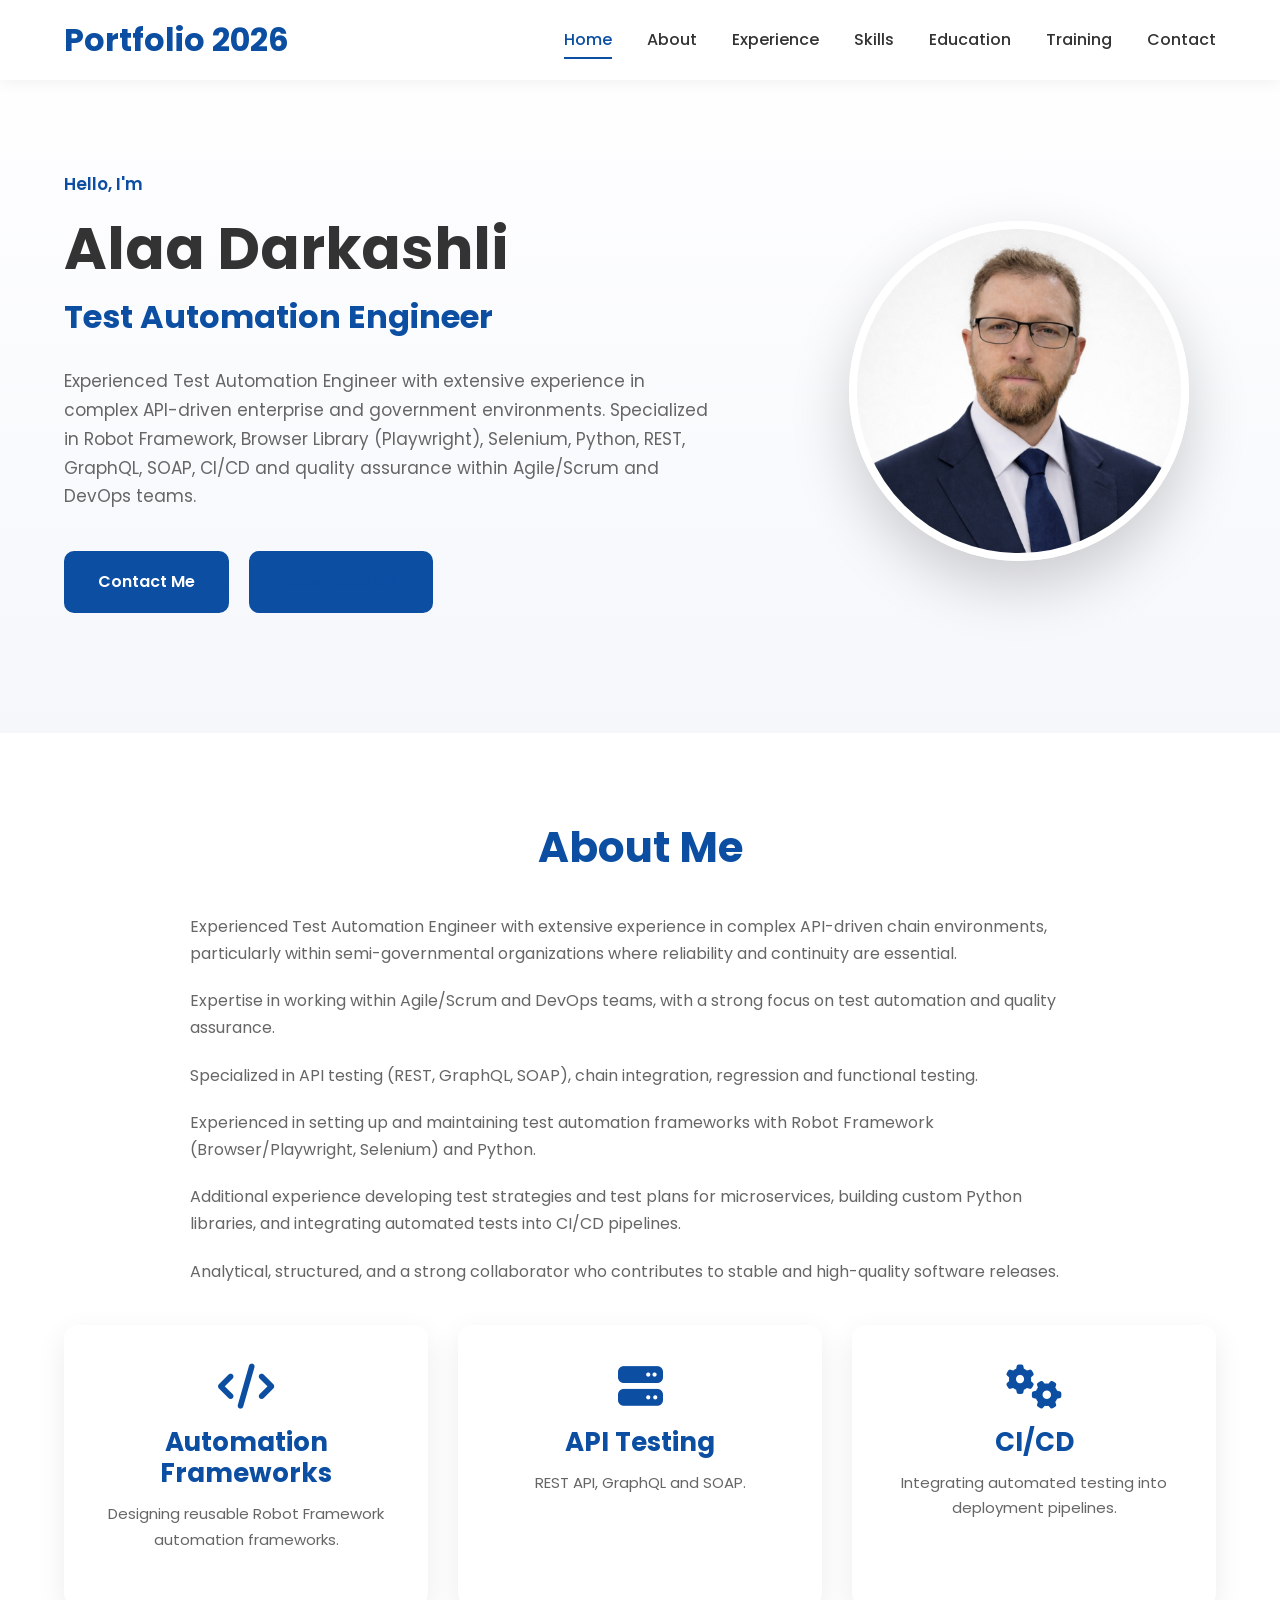
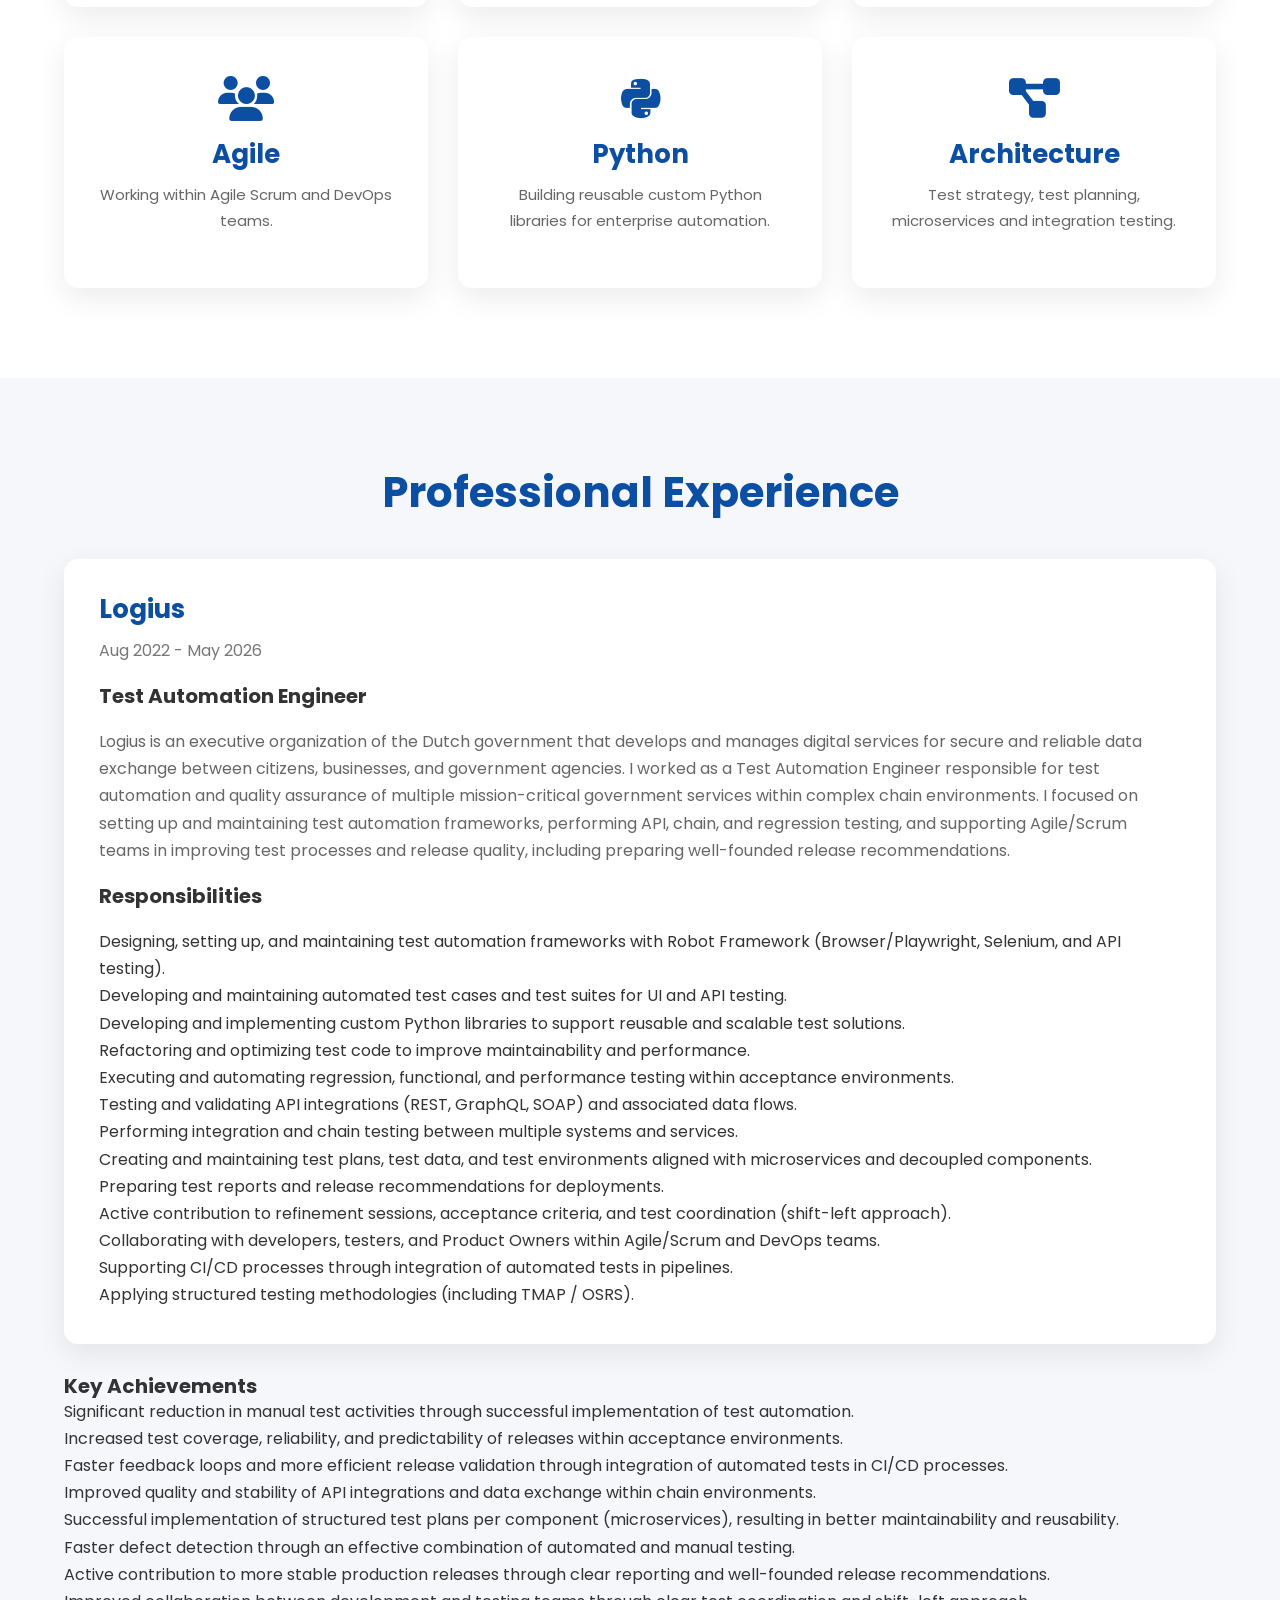
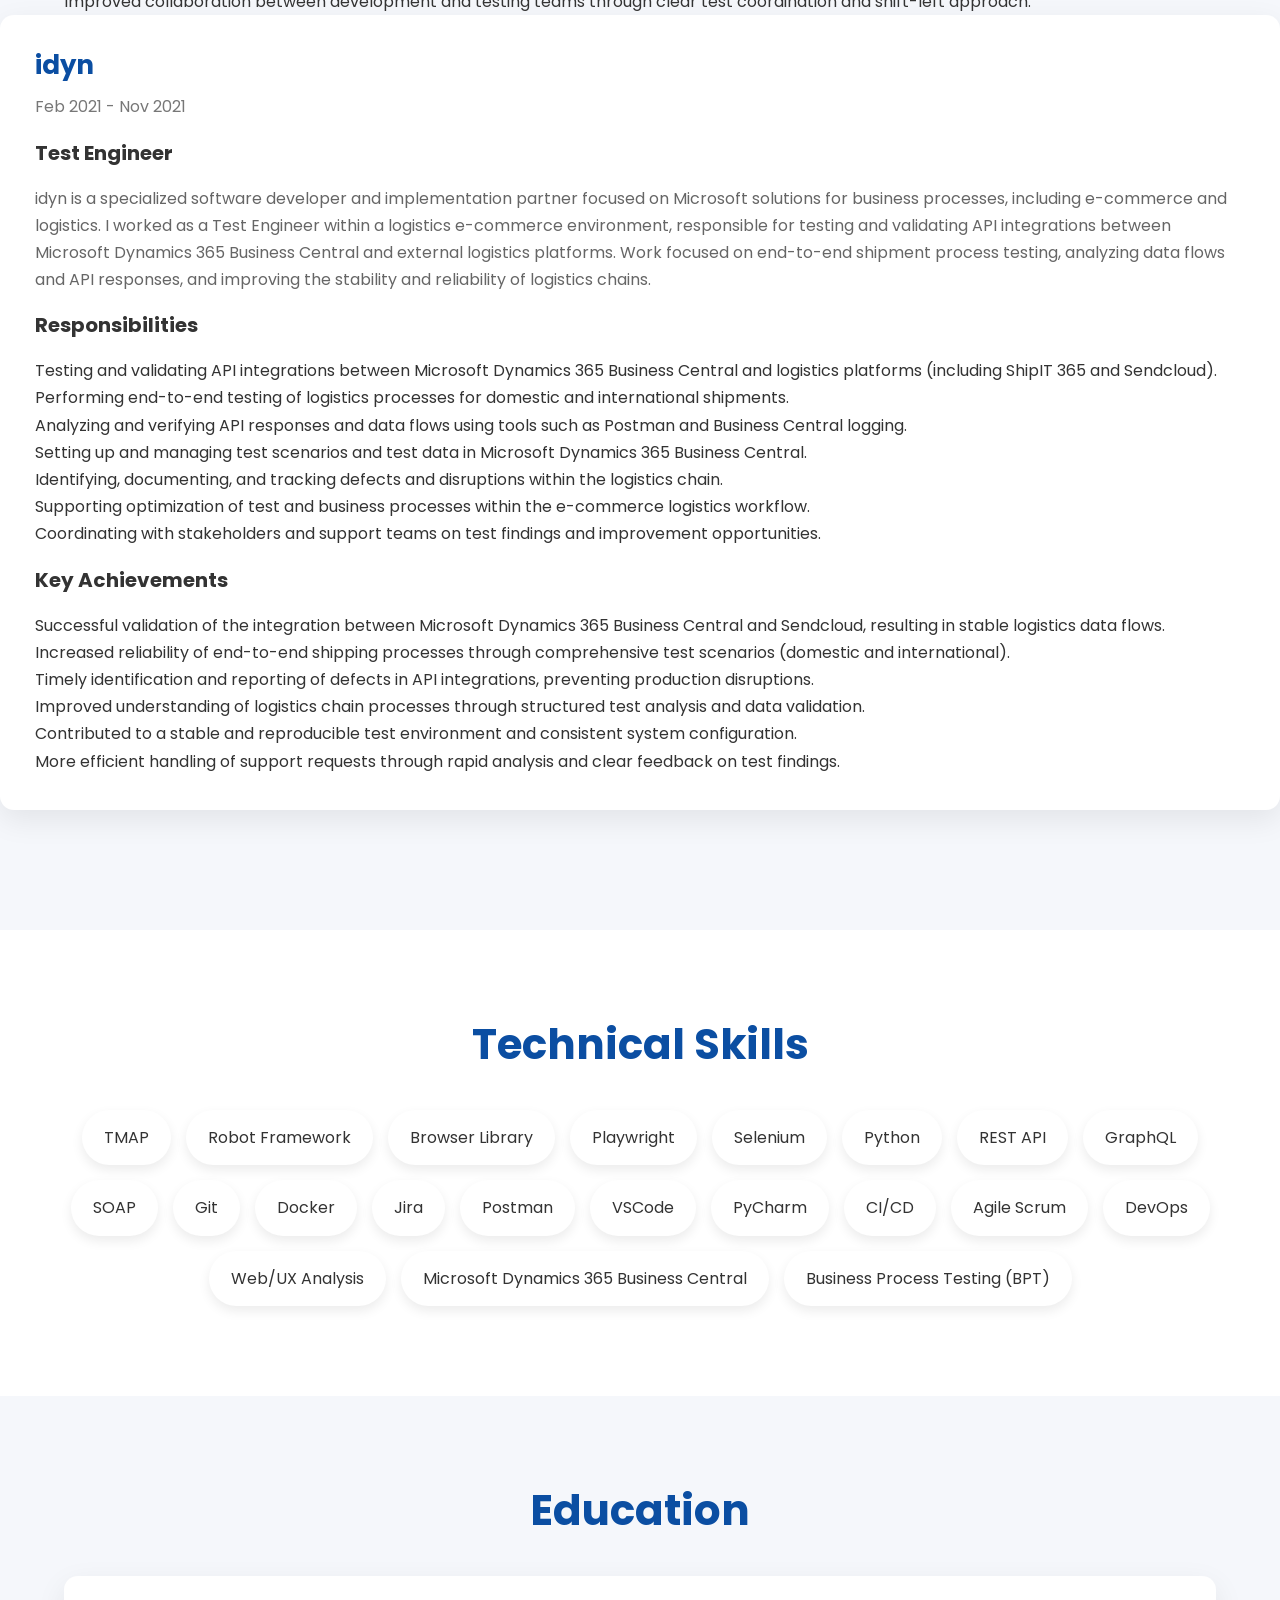
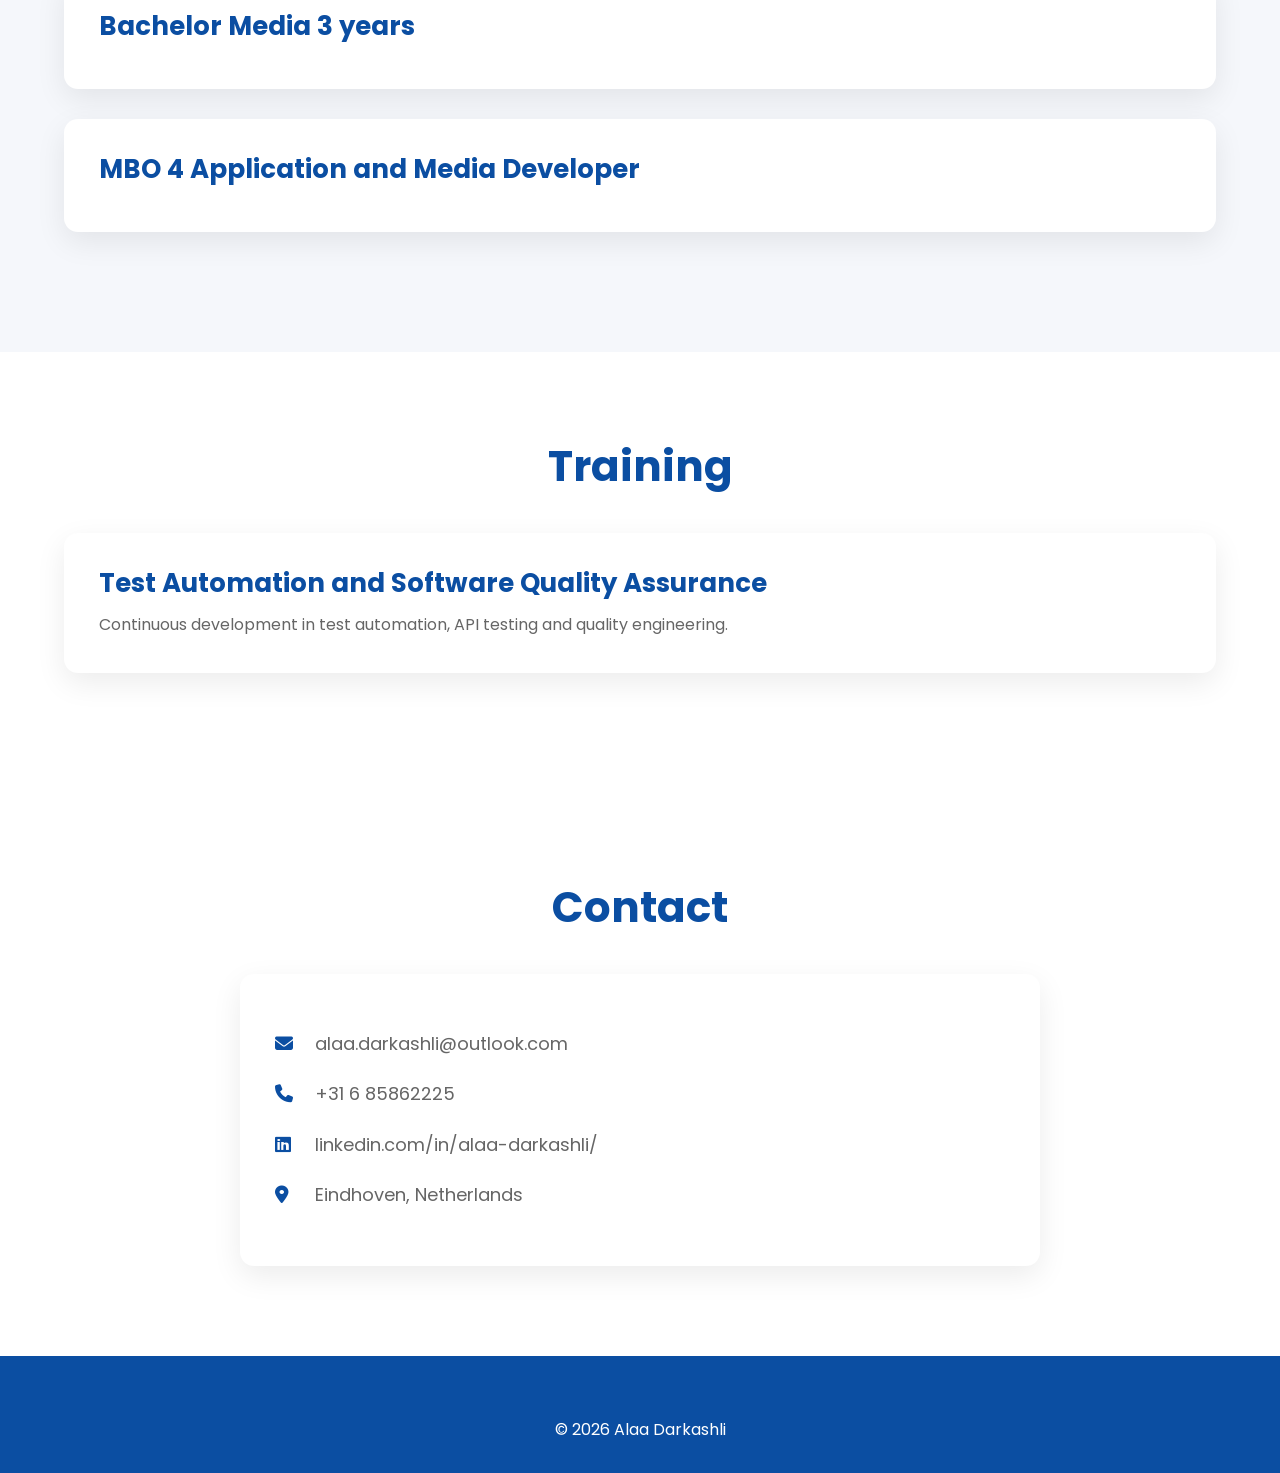
==== index.html @ 2143f689 "Add LinkedIn contact link Co-authored-by: Copilot App <223556219+Copilot@users.noreply.github.com>" ====
<!DOCTYPE html>
<html lang="en">

<head>
	<meta charset="UTF-8">
	<meta name="viewport" content="width=device-width, initial-scale=1.0">
	<title>Alaa Darkashli | Test Automation Engineer | Acceptance Tester</title>
	<meta name="description" content="Portfolio of Alaa Darkashli, Test Automation Engineer specialized in Robot Framework, Browser Library, Playwright, REST API, GraphQL, SOAP and Python.">

	<link rel="preconnect" href="https://fonts.googleapis.com">
	<link rel="preconnect" href="https://fonts.gstatic.com" crossorigin>
	<link href="https://fonts.googleapis.com/css2?family=Poppins:wght@300;400;500;600;700&display=swap" rel="stylesheet">
	<link rel="stylesheet" href="https://cdnjs.cloudflare.com/ajax/libs/font-awesome/6.7.2/css/all.min.css">
	<link rel="stylesheet" href="css/style.css">
</head>

<body>
	<header>
		<div class="container">
			<nav>
				<h2 class="logo">Portfolio 2026</h2>
				<ul>
					<li><a href="#home">Home</a></li>
					<li><a href="#about">About</a></li>
					<li><a href="#experience">Experience</a></li>
					<li><a href="#skills">Skills</a></li>
					<li><a href="#education">Education</a></li>
					<li><a href="#training">Training</a></li>
					<li><a href="#contact">Contact</a></li>
				</ul>
			</nav>
		</div>
	</header>

	<section class="hero" id="home">
		<div class="container hero-content">
			<div class="hero-text">
				<p class="welcome">Hello, I'm</p>
				<h1>Alaa Darkashli</h1>
				<h2>Test Automation Engineer</h2>
				<p>
					Experienced Test Automation Engineer with extensive experience
					in complex API-driven enterprise and government environments.
					Specialized in Robot Framework, Browser Library (Playwright),
					Selenium, Python, REST, GraphQL, SOAP, CI/CD and quality
					assurance within Agile/Scrum and DevOps teams.
				</p>
				<div class="hero-buttons">
					<a href="#contact" class="btn">Contact Me</a>
					<a href="Alaa_Darkashli_CV.pdf" class="btn btn-outline" target="_blank" rel="noopener">
						Download CV
					</a>
				</div>
			</div>

			<div class="hero-image">
				<img src="img/profile_business.jpg" alt="Portrait of Alaa Darkashli" loading="lazy">
			</div>
		</div>
	</section>

	<section id="about">
		<div class="container">
			<h2 class="section-title">About Me</h2>
			<p>
				Experienced Test Automation Engineer with extensive experience in complex API-driven chain environments, particularly within semi-governmental organizations where reliability and continuity are essential.
			</p>
			<p>
				Expertise in working within Agile/Scrum and DevOps teams, with a strong focus on test automation and quality assurance.
			</p>
			<p>
				Specialized in API testing (REST, GraphQL, SOAP), chain integration, regression and functional testing.
			</p>
			<p>
				Experienced in setting up and maintaining test automation frameworks with Robot Framework (Browser/Playwright, Selenium) and Python.
			</p>
			<p>
				Additional experience developing test strategies and test plans for microservices, building custom Python libraries, and integrating automated tests into CI/CD pipelines.
			</p>
			<p>
				Analytical, structured, and a strong collaborator who contributes to stable and high-quality software releases.
			</p>

			<div class="about-grid">
				<div class="about-card">
					<i class="fa-solid fa-code" aria-hidden="true"></i>
					<h3>Automation Frameworks</h3>
					<p>Designing reusable Robot Framework automation frameworks.</p>
				</div>

				<div class="about-card">
					<i class="fa-solid fa-server" aria-hidden="true"></i>
					<h3>API Testing</h3>
					<p>REST API, GraphQL and SOAP.</p>
				</div>

				<div class="about-card">
					<i class="fa-solid fa-gears" aria-hidden="true"></i>
					<h3>CI/CD</h3>
					<p>Integrating automated testing into deployment pipelines.</p>
				</div>

				<div class="about-card">
					<i class="fa-solid fa-users" aria-hidden="true"></i>
					<h3>Agile</h3>
					<p>Working within Agile Scrum and DevOps teams.</p>
				</div>

				<div class="about-card">
					<i class="fa-brands fa-python" aria-hidden="true"></i>
					<h3>Python</h3>
					<p>Building reusable custom Python libraries for enterprise automation.</p>
				</div>

				<div class="about-card">
					<i class="fa-solid fa-diagram-project" aria-hidden="true"></i>
					<h3>Architecture</h3>
					<p>Test strategy, test planning, microservices and integration testing.</p>
				</div>
			</div>
		</div>
	</section>

	<section id="experience">
		<div class="container">
			<h2 class="section-title">Professional Experience</h2>

			<div class="card">
				<h3>Logius</h3>
				<span>Aug 2022 - May 2026</span>
				<h4>Test Automation Engineer</h4>
				<p>
				Logius is an executive organization of the Dutch government that develops and manages digital services for secure and reliable data exchange between citizens, businesses, and government agencies. I worked as a Test Automation Engineer responsible for test automation and quality assurance of multiple mission-critical government services within complex chain environments. I focused on setting up and maintaining test automation frameworks, performing API, chain, and regression testing, and supporting Agile/Scrum teams in improving test processes and release quality, including preparing well-founded release recommendations.
			</p>
                <h4>Responsibilities</h4>
                    <ul>
                        <li>Designing, setting up, and maintaining test automation frameworks with Robot Framework (Browser/Playwright, Selenium, and API testing).</li>
                        <li>Developing and maintaining automated test cases and test suites for UI and API testing.</li>
                        <li>Developing and implementing custom Python libraries to support reusable and scalable test solutions.</li>
                        <li>Refactoring and optimizing test code to improve maintainability and performance.</li>
                        <li>Executing and automating regression, functional, and performance testing within acceptance environments.</li>
                        <li>Testing and validating API integrations (REST, GraphQL, SOAP) and associated data flows.</li>
                        <li>Performing integration and chain testing between multiple systems and services.</li>
                        <li>Creating and maintaining test plans, test data, and test environments aligned with microservices and decoupled components.</li>
                        <li>Preparing test reports and release recommendations for deployments.</li>
                        <li>Active contribution to refinement sessions, acceptance criteria, and test coordination (shift-left approach).</li>
                        <li>Collaborating with developers, testers, and Product Owners within Agile/Scrum and DevOps teams.</li>
                        <li>Supporting CI/CD processes through integration of automated tests in pipelines.</li>
                        <li>Applying structured testing methodologies (including TMAP / OSRS).</li>
                    </ul>
                </div>
                <div>
                    <h4>Key Achievements</h4>
                        <ul>
                            <li>Significant reduction in manual test activities through successful implementation of test automation.</li>
                            <li>Increased test coverage, reliability, and predictability of releases within acceptance environments.</li>
                            <li>Faster feedback loops and more efficient release validation through integration of automated tests in CI/CD processes.</li>
                            <li>Improved quality and stability of API integrations and data exchange within chain environments.</li>
                            <li>Successful implementation of structured test plans per component (microservices), resulting in better maintainability and reusability.</li>
                            <li>Faster defect detection through an effective combination of automated and manual testing.</li>
                            <li>Active contribution to more stable production releases through clear reporting and well-founded release recommendations.</li>
                            <li>Improved collaboration between development and testing teams through clear test coordination and shift-left approach.</li>
                        </ul>
                </div>
			</div>

			<div class="card">
				<h3>idyn</h3>
				<span>Feb 2021 - Nov 2021</span>
				<h4>Test Engineer</h4>
				<p>
					idyn is a specialized software developer and implementation partner focused on Microsoft solutions for business processes, including e-commerce and logistics. I worked as a Test Engineer within a logistics e-commerce environment, responsible for testing and validating API integrations between Microsoft Dynamics 365 Business Central and external logistics platforms. Work focused on end-to-end shipment process testing, analyzing data flows and API responses, and improving the stability and reliability of logistics chains.
				</p>
                <h4>Responsibilities</h4>
                <ul>
                    <li>Testing and validating API integrations between Microsoft Dynamics 365 Business Central and logistics platforms (including ShipIT 365 and Sendcloud).</li>
                    <li>Performing end-to-end testing of logistics processes for domestic and international shipments.</li>
                    <li>Analyzing and verifying API responses and data flows using tools such as Postman and Business Central logging.</li>
                    <li>Setting up and managing test scenarios and test data in Microsoft Dynamics 365 Business Central.</li>
                    <li>Identifying, documenting, and tracking defects and disruptions within the logistics chain.</li>
                    <li>Supporting optimization of test and business processes within the e-commerce logistics workflow.</li>
                    <li>Coordinating with stakeholders and support teams on test findings and improvement opportunities.</li>
                </ul>
                <h4>Key Achievements</h4>
                <ul>
                    <li>Successful validation of the integration between Microsoft Dynamics 365 Business Central and Sendcloud, resulting in stable logistics data flows.</li>
                    <li>Increased reliability of end-to-end shipping processes through comprehensive test scenarios (domestic and international).</li>
                    <li>Timely identification and reporting of defects in API integrations, preventing production disruptions.</li>
                    <li>Improved understanding of logistics chain processes through structured test analysis and data validation.</li>
                    <li>Contributed to a stable and reproducible test environment and consistent system configuration.</li>
                    <li>More efficient handling of support requests through rapid analysis and clear feedback on test findings.</li>
                </ul>
			</div>
		</div>
	</section>

	<section id="skills">
		<div class="container">
			<h2 class="section-title">Technical Skills</h2>
			<div class="skills">
                <span>TMAP</span>
				<span>Robot Framework</span>
				<span>Browser Library</span>
				<span>Playwright</span>
				<span>Selenium</span>
				<span>Python</span>
				<span>REST API</span>
				<span>GraphQL</span>
				<span>SOAP</span>
				<span>Git</span>
				<span>Docker</span>
				<span>Jira</span>
				<span>Postman</span>
                <span>VSCode</span>
                <span>PyCharm</span>
				<span>CI/CD</span>
				<span>Agile Scrum</span>
				<span>DevOps</span>
                <span>Web/UX Analysis</span>
                <span>Microsoft Dynamics 365 Business Central</span>
                <span>Business Process Testing (BPT)</span>
			</div>
		</div>
	</section>

	<section id="education">
		<div class="container">
			<h2 class="section-title">Education</h2>

			<div class="card">
				<h3>Bachelor Media 3 years</h3>
			</div>

			<div class="card">
				<h3>MBO 4 Application and Media Developer</h3>
			</div>
		</div>
	</section>

	<section id="training">
		<div class="container">
			<h2 class="section-title">Training</h2>

			<div class="card">
				<h3>Test Automation and Software Quality Assurance</h3>
				<p>Continuous development in test automation, API testing and quality engineering.</p>
			</div>
		</div>
	</section>

	<section id="contact">
		<div class="container">
			<h2 class="section-title">Contact</h2>
			<div class="contact">
				<p>
					<i class="fa-solid fa-envelope" aria-hidden="true"></i>
					<a href="mailto:alaa.darkashli@outlook.com">alaa.darkashli@outlook.com</a>
				</p>
				<p>
					<i class="fa-solid fa-phone" aria-hidden="true"></i>
					<a href="tel:+31685862225">+31 6 85862225</a>
				</p>
				<p>
					<i class="fa-brands fa-linkedin" aria-hidden="true"></i>
					<a href="https://www.linkedin.com/in/alaa-darkashli/?lipi=urn%3Ali%3Apage%3Ad_flagship3_profile_view_base_contact_details%3Bxp4y0swoQ8WKSdu1Gyx2Og%3D%3D" target="_blank" rel="noopener">linkedin.com/in/alaa-darkashli/</a>
				</p>
				<p>
					<i class="fa-solid fa-location-dot" aria-hidden="true"></i>
					Eindhoven, Netherlands
				</p>
			</div>
		</div>
	</section>

	<footer>
		<p>&copy; 2026 Alaa Darkashli</p>
	</footer>

	<script src="js/script.js"></script>
</body>

</html>
---- css/style.css ----
/* Reset and variables */
*,
*::before,
*::after {
	margin: 0;
	padding: 0;
	box-sizing: border-box;
}

:root {
	--primary: #0b4ea2;
	--primary-dark: #083a7a;
	--background: #f5f7fb;
	--card: #ffffff;
	--text: #333333;
	--text-light: #666666;
	--shadow: 0 10px 30px rgba(0, 0, 0, 0.08);
	--shadow-hover: 0 20px 40px rgba(0, 0, 0, 0.15);
	--radius: 14px;
	--transition: 0.35s ease;
}

html {
	scroll-behavior: smooth;
}

body {
	overflow-x: hidden;
	background: var(--background);
	color: var(--text);
	font-family: 'Poppins', sans-serif;
	line-height: 1.7;
}

img {
	display: block;
	max-width: 100%;
}

ul {
	list-style: none;
}

a {
	color: inherit;
	text-decoration: none;
}

button {
	border: none;
	cursor: pointer;
	font-family: inherit;
}

section {
	padding: 90px 0;
}

.container {
	width: 90%;
	max-width: 1200px;
	margin: auto;
}

h1,
h2,
h3,
h4 {
	line-height: 1.2;
}

h1 {
	font-size: 58px;
}

h2 {
	font-size: 42px;
}

h3 {
	font-size: 26px;
}

h4 {
	font-size: 20px;
}

p {
	color: var(--text-light);
}

.section-title {
	margin-bottom: 40px;
	color: var(--primary);
	font-size: 42px;
	text-align: center;
}

/* Header */
header {
	position: fixed;
	top: 0;
	left: 0;
	width: 100%;
	background: white;
	box-shadow: 0 3px 15px rgba(0, 0, 0, 0.05);
	transition: var(--transition);
	z-index: 9999;
}

header.sticky {
	box-shadow: var(--shadow);
}

nav {
	display: flex;
	align-items: center;
	justify-content: space-between;
	height: 80px;
}

.logo {
	color: var(--primary);
	font-size: 32px;
	font-weight: 700;
}

nav ul {
	display: flex;
	align-items: center;
	gap: 35px;
}

nav ul li a {
	position: relative;
	font-weight: 500;
	transition: var(--transition);
}

nav ul li a:hover,
nav ul li a.active {
	color: var(--primary);
}

nav ul li a::after {
	position: absolute;
	right: 0;
	bottom: -8px;
	left: 0;
	width: 0;
	height: 2px;
	background: var(--primary);
	content: '';
	transition: var(--transition);
}

nav ul li a:hover::after,
nav ul li a.active::after {
	width: 100%;
}

/* Hero */
.hero {
	padding-top: 170px;
	padding-bottom: 120px;
	background: linear-gradient(180deg, #ffffff 0%, var(--background) 100%);
}

.hero-content {
	display: grid;
	grid-template-columns: 1.4fr 0.8fr;
	align-items: center;
	gap: 70px;
}

.welcome {
	margin-bottom: 15px;
	color: var(--primary);
	font-size: 18px;
	font-weight: 600;
}

.hero h1 {
	margin-bottom: 15px;
}

.hero h2 {
	margin-bottom: 30px;
	color: var(--primary);
	font-size: 32px;
}

.hero p {
	max-width: 650px;
	font-size: 17px;
}

.hero-image {
	display: flex;
	justify-content: center;
}

.hero-image img {
	width: 340px;
	height: 340px;
	border: 8px solid white;
	border-radius: 50%;
	box-shadow: 0 25px 60px rgba(0, 0, 0, 0.18);
	object-fit: cover;
	transition: var(--transition);
}

.hero-image img:hover {
	transform: translateY(-10px);
}

.hero-buttons {
	display: flex;
	gap: 20px;
	margin-top: 40px;
}

.btn,
.btn-outline {
	display: inline-flex;
	align-items: center;
	justify-content: center;
	padding: 15px 34px;
	border-radius: 10px;
	font-weight: 600;
	transition: var(--transition);
}

.btn {
	background: var(--primary);
	color: white;
}

.btn:hover {
	background: var(--primary-dark);
	box-shadow: var(--shadow-hover);
	transform: translateY(-4px);
}

.btn-outline {
	border: 2px solid var(--primary);
	color: var(--primary);
}

.btn-outline:hover {
	background: var(--primary);
	color: white;
}

/* About and cards */
#about p {
	max-width: 900px;
	margin: 0 auto 20px;
}

.about-grid {
	display: grid;
	grid-template-columns: repeat(3, 1fr);
	gap: 30px;
	margin-top: 40px;
}

.about-card,
.card,
.contact {
	padding: 35px;
	border-radius: var(--radius);
	background: var(--card);
	box-shadow: var(--shadow);
}

.about-card {
	text-align: center;
}

.about-card i {
	margin-bottom: 18px;
	color: var(--primary);
	font-size: 32px;
}

.about-card h3,
.card h3 {
	margin-bottom: 12px;
	color: var(--primary);
}

.card {
	margin-bottom: 30px;
	transition: var(--transition);
}

.card:hover {
	box-shadow: var(--shadow-hover);
	transform: translateY(-8px);
}

.card span {
	color: #777777;
}

.card h4 {
	margin: 20px 0;
}

/* Skills */
.skills {
	display: flex;
	flex-wrap: wrap;
	justify-content: center;
	gap: 15px;
}

.skills span {
	padding: 14px 22px;
	border-radius: 30px;
	background: white;
	box-shadow: 0 5px 12px rgba(0, 0, 0, 0.08);
	transition: var(--transition);
}

.skills span:hover {
	background: var(--primary);
	color: white;
}

/* Contact and footer */
.contact {
	max-width: 800px;
	margin: auto;
}

.contact p {
	margin: 20px 0;
	font-size: 18px;
}

.contact i {
	width: 35px;
	color: var(--primary);
}

.contact a:hover {
	color: var(--primary);
}

footer {
	padding: 30px;
	background: var(--primary);
	color: white;
	text-align: center;
}

footer p {
	color: white;
}

/* JavaScript states */
.hidden {
	opacity: 0;
	transform: translateY(25px);
	transition: opacity 0.6s ease, transform 0.6s ease;
}

.show {
	opacity: 1;
	transform: translateY(0);
}

#topButton {
	position: fixed;
	right: 25px;
	bottom: 25px;
	display: grid;
	width: 46px;
	height: 46px;
	place-items: center;
	border-radius: 50%;
	background: var(--primary);
	color: white;
	opacity: 0;
	pointer-events: none;
	transition: var(--transition);
	transform: translateY(10px);
	z-index: 1000;
}

#topButton.show {
	opacity: 1;
	pointer-events: auto;
	transform: translateY(0);
}

@media (max-width: 900px) {
	nav ul {
		gap: 16px;
	}

	.hero-content {
		grid-template-columns: 1fr;
		text-align: center;
	}

	.hero-image {
		order: -1;
	}

	.hero p {
		margin-right: auto;
		margin-left: auto;
	}

	.hero-buttons {
		justify-content: center;
	}

	.about-grid {
		grid-template-columns: repeat(2, 1fr);
	}
}

@media (max-width: 620px) {
	nav {
		height: auto;
		padding: 15px 0;
		flex-direction: column;
		gap: 12px;
	}

	nav ul {
		flex-wrap: wrap;
		justify-content: center;
		gap: 10px 16px;
	}

	.hero {
		padding-top: 190px;
	}

	h1 {
		font-size: 42px;
	}

	.hero h2 {
		font-size: 26px;
	}

	.section-title {
		font-size: 34px;
	}

	.hero-image img {
		width: 260px;
		height: 260px;
	}

	.hero-buttons {
		flex-direction: column;
	}

	.about-grid {
		grid-template-columns: 1fr;
	}

	.btn,
	.btn-outline {
		width: 100%;
	}

	.card,
	.about-card,
	.contact {
		padding: 25px;
	}
}

/* Animations */
.hidden {
	opacity: 0;
	transform: translateY(40px);
	transition: all 0.8s ease;
}

.show {
	opacity: 1;
	transform: translateY(0);
}

.fade-in {
	animation: fadeIn 1s ease forwards;
}

.slide-left {
	animation: slideLeft 0.8s ease forwards;
}

.slide-right {
	animation: slideRight 0.8s ease forwards;
}

.zoom-in {
	animation: zoomIn 0.8s ease forwards;
}

.float {
	animation: float 4s ease-in-out infinite;
}

@keyframes fadeIn {
	from {
		opacity: 0;
	}

	to {
		opacity: 1;
	}
}

@keyframes slideLeft {
	from {
		opacity: 0;
		transform: translateX(-80px);
	}

	to {
		opacity: 1;
		transform: translateX(0);
	}
}

@keyframes slideRight {
	from {
		opacity: 0;
		transform: translateX(80px);
	}

	to {
		opacity: 1;
		transform: translateX(0);
	}
}

@keyframes zoomIn {
	from {
		opacity: 0;
		transform: scale(0.8);
	}

	to {
		opacity: 1;
		transform: scale(1);
	}
}

@keyframes float {
	0%,
	100% {
		transform: translateY(0);
	}

	50% {
		transform: translateY(-12px);
	}
}

/* Back to top and browser chrome */
#topButton {
	bottom: 35px;
	right: 35px;
	width: 55px;
	height: 55px;
	visibility: hidden;
	box-shadow: var(--shadow);
	font-size: 20px;
}

#topButton.show {
	visibility: visible;
}

#topButton:hover {
	background: var(--primary-dark);
	transform: translateY(-6px);
}

::-webkit-scrollbar {
	width: 10px;
}

::-webkit-scrollbar-track {
	background: #edf2f7;
}

::-webkit-scrollbar-thumb {
	border-radius: 20px;
	background: var(--primary);
}

::-webkit-scrollbar-thumb:hover {
	background: var(--primary-dark);
}

::selection {
	background: var(--primary);
	color: white;
}

/* Dark mode */
body.dark {
	background: #0f172a;
	color: #f8fafc;
}

body.dark header {
	background: #111827;
}

body.dark .card,
body.dark .timeline-content,
body.dark .about-card,
body.dark .education-card,
body.dark .training-card,
body.dark .contact-card,
body.dark .skill-card {
	background: #1e293b;
	color: #f8fafc;
}

body.dark p {
	color: #cbd5e1;
}

body.dark .tech-badge {
	background: #334155;
	color: #f8fafc;
}

body.dark footer {
	background: #020617;
}

body.dark .btn-outline {
	border-color: white;
	color: white;
}

/* Print and utility classes */
@media print {
	header,
	footer,
	.hero-buttons,
	.hero-social,
	#topButton {
		display: none;
	}

	body {
		background: white;
		color: black;
	}

	section {
		padding: 20px 0;
	}

	.timeline-content,
	.about-card,
	.skill-card,
	.education-card {
		border: 1px solid #dddddd;
		box-shadow: none;
	}
}

.text-center {
	text-align: center;
}

.mt-1 { margin-top: 10px; }
.mt-2 { margin-top: 20px; }
.mt-3 { margin-top: 30px; }
.mt-4 { margin-top: 40px; }
.mt-5 { margin-top: 60px; }
.mb-1 { margin-bottom: 10px; }
.mb-2 { margin-bottom: 20px; }
.mb-3 { margin-bottom: 30px; }
.mb-4 { margin-bottom: 40px; }
.mb-5 { margin-bottom: 60px; }

.shadow {
	box-shadow: var(--shadow);
}

.rounded {
	border-radius: var(--radius);
}

.primary {
	color: var(--primary);
}

.bg-primary {
	background: var(--primary);
	color: white;
}

.d-flex {
	display: flex;
}

.align-center {
	align-items: center;
}

.justify-center {
	justify-content: center;
}

.space-between {
	justify-content: space-between;
}

.w-100 {
	width: 100%;
}

/* Detailed experience components */
#about {
	background: #ffffff;
}

#experience {
	background: var(--background);
}

.about-card {
	border-top: 4px solid transparent;
	transition: var(--transition);
}

.about-card:hover {
	border-top-color: var(--primary);
}

.about-card i {
	font-size: 45px;
}

.about-card p {
	font-size: 15px;
}

.timeline {
	position: relative;
	max-width: 1100px;
	margin: auto;
	padding-top: 30px;
}

.timeline::before {
	position: absolute;
	left: 30px;
	top: 0;
	width: 4px;
	height: 100%;
	border-radius: 5px;
	background: var(--primary);
	content: '';
}

.timeline-item {
	position: relative;
	margin-bottom: 70px;
	padding-left: 90px;
}

.timeline-dot {
	position: absolute;
	left: 18px;
	top: 15px;
	width: 28px;
	height: 28px;
	border: 5px solid white;
	border-radius: 50%;
	background: var(--primary);
	box-shadow: 0 0 0 4px rgba(11, 78, 162, 0.15);
}

.timeline-content {
	padding: 35px;
	border-radius: var(--radius);
	background: white;
	box-shadow: var(--shadow);
	transition: var(--transition);
}

.timeline-content:hover {
	box-shadow: var(--shadow-hover);
	transform: translateY(-6px);
}

.company-header {
	display: flex;
	align-items: center;
	justify-content: space-between;
	flex-wrap: wrap;
	gap: 20px;
	margin-bottom: 30px;
}

.company-name {
	color: var(--primary);
	font-size: 30px;
	font-weight: 700;
}

.job-title {
	margin-top: 5px;
	color: #444444;
	font-size: 20px;
	font-weight: 600;
}

.period {
	padding: 8px 18px;
	border-radius: 25px;
	background: var(--primary);
	color: white;
	font-size: 14px;
	font-weight: 600;
}

.company-description {
	margin-bottom: 30px;
	padding: 20px;
	border-left: 5px solid var(--primary);
	border-radius: 8px;
	background: #f8fafc;
}

.responsibilities,
.achievements,
.tech-stack {
	margin-top: 35px;
}

.responsibilities h3,
.achievements h3,
.tech-stack h3,
.card-section h3 {
	margin-bottom: 20px;
	color: var(--primary);
}

.responsibilities ul,
.achievement-list {
	display: grid;
	gap: 15px;
}

.responsibilities li {
	position: relative;
	padding-left: 35px;
	color: var(--text-light);
}

.responsibilities li::before {
	position: absolute;
	left: 0;
	top: 0;
	display: flex;
	align-items: center;
	justify-content: center;
	width: 22px;
	height: 22px;
	border-radius: 50%;
	background: #eaf2ff;
	color: var(--primary);
	content: '✓';
	font-size: 12px;
	font-weight: bold;
}

.achievement {
	display: flex;
	align-items: flex-start;
	gap: 18px;
	padding: 18px;
	border-radius: 12px;
	background: #f9fbfd;
	transition: var(--transition);
}

.achievement:hover {
	background: #eef5ff;
}

.achievement i {
	margin-top: 3px;
	color: #2ecc71;
	font-size: 22px;
}

.achievement p {
	margin: 0;
}

.tech-stack {
	margin-top: 45px;
}

.tech-grid,
.tags {
	display: flex;
	flex-wrap: wrap;
	gap: 15px;
}

.tech-badge,
.tag {
	border: 1px solid var(--border);
	border-radius: 30px;
	background: white;
	color: var(--primary);
	font-weight: 600;
}

.tech-badge {
	padding: 12px 20px;
	box-shadow: 0 5px 12px rgba(0, 0, 0, 0.06);
	transition: var(--transition);
}

.tech-badge:hover {
	background: var(--primary);
	color: white;
	transform: translateY(-4px);
}

.experience-card {
	margin-top: 35px;
}

.experience-card + .experience-card {
	margin-top: 70px;
}

.card-section {
	margin-top: 35px;
}

.card-section p {
	margin-bottom: 15px;
}

.company-logo {
	display: flex;
	align-items: center;
	justify-content: center;
	width: 70px;
	height: 70px;
	overflow: hidden;
	border-radius: 12px;
	background: white;
	box-shadow: var(--shadow);
}

.company-logo img {
	width: 55px;
	object-fit: contain;
}

.tags {
	margin-top: 25px;
	gap: 12px;
}

.tag {
	padding: 8px 16px;
	border: 0;
	background: #eef4ff;
	font-size: 14px;
}

@media (max-width: 900px) {
	.timeline-item {
		padding-left: 70px;
	}

	.about-card i {
		font-size: 38px;
	}
}

@media (max-width: 620px) {
	.timeline::before {
		left: 15px;
	}

	.timeline-item {
		padding-left: 45px;
	}

	.timeline-dot {
		left: 3px;
	}

	.timeline-content {
		padding: 25px;
	}

	.company-header {
		align-items: flex-start;
		flex-direction: column;
	}
}

/* Skills */
:root {
	--secondary: #2563eb;
}

#skills {
	background: #ffffff;
}

.skills-container,
.skill-category {
	margin-top: 60px;
}

.skill-category {
	margin-bottom: 60px;
}

.skill-category h3 {
	display: inline-block;
	margin-bottom: 25px;
	padding-bottom: 10px;
	border-bottom: 3px solid var(--primary);
	color: var(--primary);
}

.skills-grid,
.education-grid,
.training-grid,
.language-grid {
	display: grid;
	gap: 30px;
}

.skills-grid {
	grid-template-columns: repeat(auto-fit, minmax(220px, 1fr));
	gap: 25px;
}

.skill-card {
	padding: 30px;
	border-radius: var(--radius);
	background: var(--card);
	box-shadow: var(--shadow);
	text-align: center;
	transition: var(--transition);
}

.skill-card:hover {
	box-shadow: var(--shadow-hover);
	transform: translateY(-8px);
}

.skill-card i {
	margin-bottom: 20px;
	color: var(--primary);
	font-size: 45px;
}

.skill-card h4 {
	margin-bottom: 15px;
	color: var(--text);
}

.skill-card p,
.training-content p {
	font-size: 15px;
}

.skill-list {
	display: flex;
	flex-wrap: wrap;
	gap: 12px;
	margin-top: 20px;
}

.skill-item {
	padding: 8px 15px;
	border-radius: 20px;
	background: #eef4ff;
	color: var(--primary);
	font-size: 14px;
	font-weight: 600;
}

/* Education */
#education {
	background: var(--background);
}

.education-grid {
	grid-template-columns: repeat(auto-fit, minmax(350px, 1fr));
	margin-top: 60px;
}

.education-card {
	padding: 35px;
	border-left: 5px solid var(--primary);
	border-radius: var(--radius);
	background: white;
	box-shadow: var(--shadow);
	transition: var(--transition);
}

.education-card:hover {
	transform: translateY(-6px);
}

.education-card h3 {
	margin-bottom: 10px;
	color: var(--primary);
}

.education-card h4 {
	margin-bottom: 10px;
}

.education-card span {
	color: var(--text-light);
	font-size: 14px;
}

/* Training */
#training {
	background: #ffffff;
}

.training-grid {
	grid-template-columns: repeat(auto-fit, minmax(300px, 1fr));
	gap: 25px;
	margin-top: 60px;
}

.training-card {
	display: flex;
	align-items: flex-start;
	gap: 20px;
	padding: 25px;
	border-radius: var(--radius);
	background: white;
	box-shadow: var(--shadow);
	transition: var(--transition);
}

.training-card:hover {
	transform: translateY(-6px);
}

.training-icon,
.contact-icon {
	display: flex;
	align-items: center;
	justify-content: center;
	flex-shrink: 0;
	border-radius: 50%;
	background: #eef4ff;
	color: var(--primary);
}

.training-icon {
	width: 60px;
	height: 60px;
	font-size: 24px;
}

.training-content h4 {
	margin-bottom: 8px;
}

/* Languages */
#languages {
	background: var(--background);
}

.language-grid {
	grid-template-columns: repeat(auto-fit, minmax(250px, 1fr));
	margin-top: 60px;
}

.language-card {
	padding: 30px;
	border-radius: var(--radius);
	background: white;
	box-shadow: var(--shadow);
	text-align: center;
}

.language-card h4 {
	margin-bottom: 20px;
}

.language-level {
	width: 100%;
	height: 10px;
	overflow: hidden;
	border-radius: 20px;
	background: #e5e7eb;
}

.language-progress {
	height: 100%;
	background: linear-gradient(90deg, var(--primary), var(--secondary));
}

/* Contact */
#contact {
	background: #ffffff;
}

.contact-wrapper {
	display: grid;
	grid-template-columns: 1fr 1fr;
	gap: 50px;
	margin-top: 60px;
}

.contact-card {
	padding: 40px;
	border-radius: var(--radius);
	background: white;
	box-shadow: var(--shadow);
}

.contact-item {
	display: flex;
	gap: 20px;
	margin-bottom: 30px;
}

.contact-item:last-child {
	margin-bottom: 0;
}

.contact-icon {
	width: 55px;
	height: 55px;
	font-size: 20px;
}

.contact-text h4 {
	margin-bottom: 5px;
}

.contact-text a {
	color: var(--text-light);
	transition: var(--transition);
}

.contact-text a:hover {
	color: var(--primary);
}

/* Footer */
footer {
	padding: 60px 0 30px;
}

.footer-content {
	display: grid;
	grid-template-columns: 2fr 1fr 1fr;
	gap: 40px;
	margin-bottom: 40px;
}

.footer-logo {
	margin-bottom: 20px;
	font-size: 32px;
	font-weight: 700;
}

.footer-links h4 {
	margin-bottom: 20px;
}

.footer-links ul {
	display: flex;
	flex-direction: column;
	gap: 12px;
}

.footer-links a {
	color: #ffffffcc;
	transition: var(--transition);
}

.footer-links a:hover {
	padding-left: 6px;
	color: #ffffff;
}

.footer-social {
	display: flex;
	gap: 15px;
	margin-top: 20px;
}

.footer-social a {
	display: flex;
	align-items: center;
	justify-content: center;
	width: 45px;
	height: 45px;
	border-radius: 50%;
	background: #ffffff22;
	transition: var(--transition);
}

.footer-social a:hover {
	background: white;
	color: var(--primary);
}

.footer-bottom {
	padding-top: 25px;
	border-top: 1px solid rgba(255, 255, 255, 0.15);
	color: #ffffffcc;
	font-size: 14px;
	text-align: center;
}

@media (max-width: 900px) {
	.contact-wrapper,
	.footer-content {
		grid-template-columns: 1fr;
	}
}

@media (max-width: 620px) {
	.education-grid {
		grid-template-columns: 1fr;
	}

	.training-card,
	.contact-item {
		align-items: flex-start;
	}
}
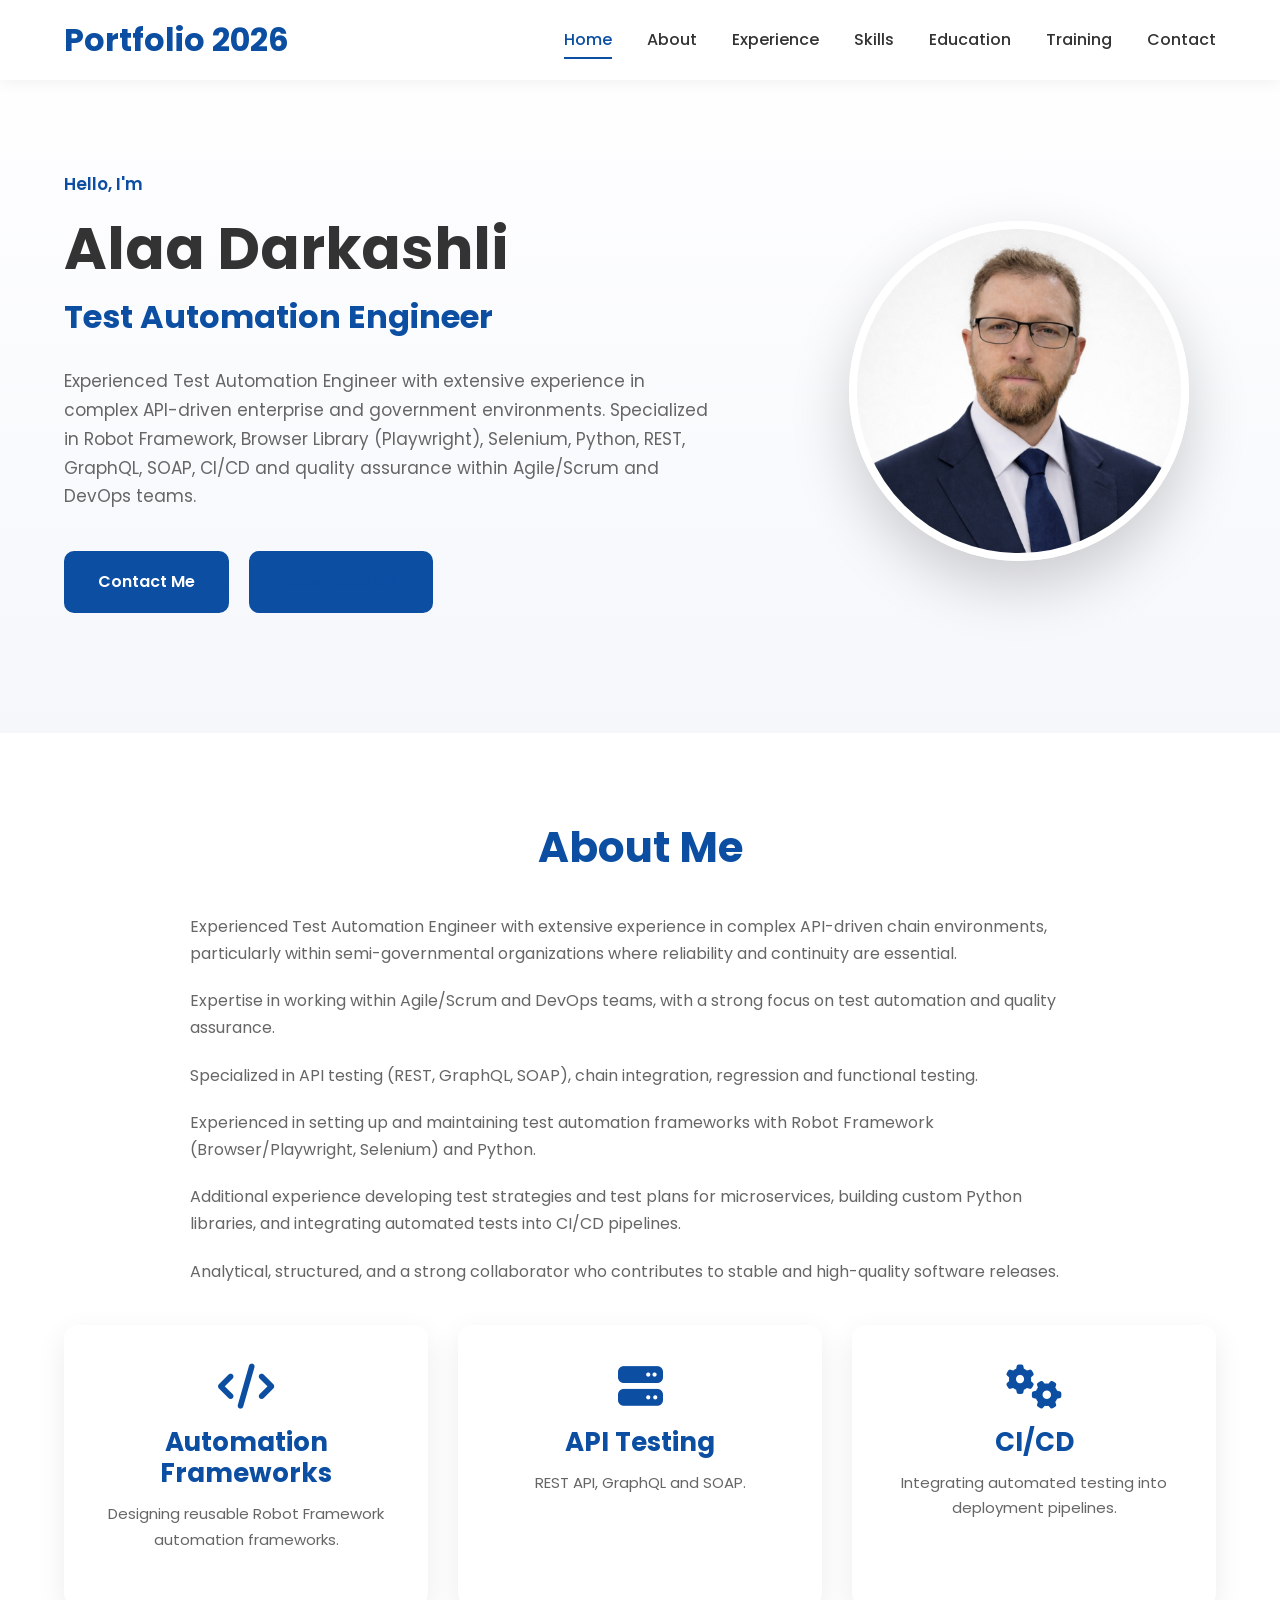
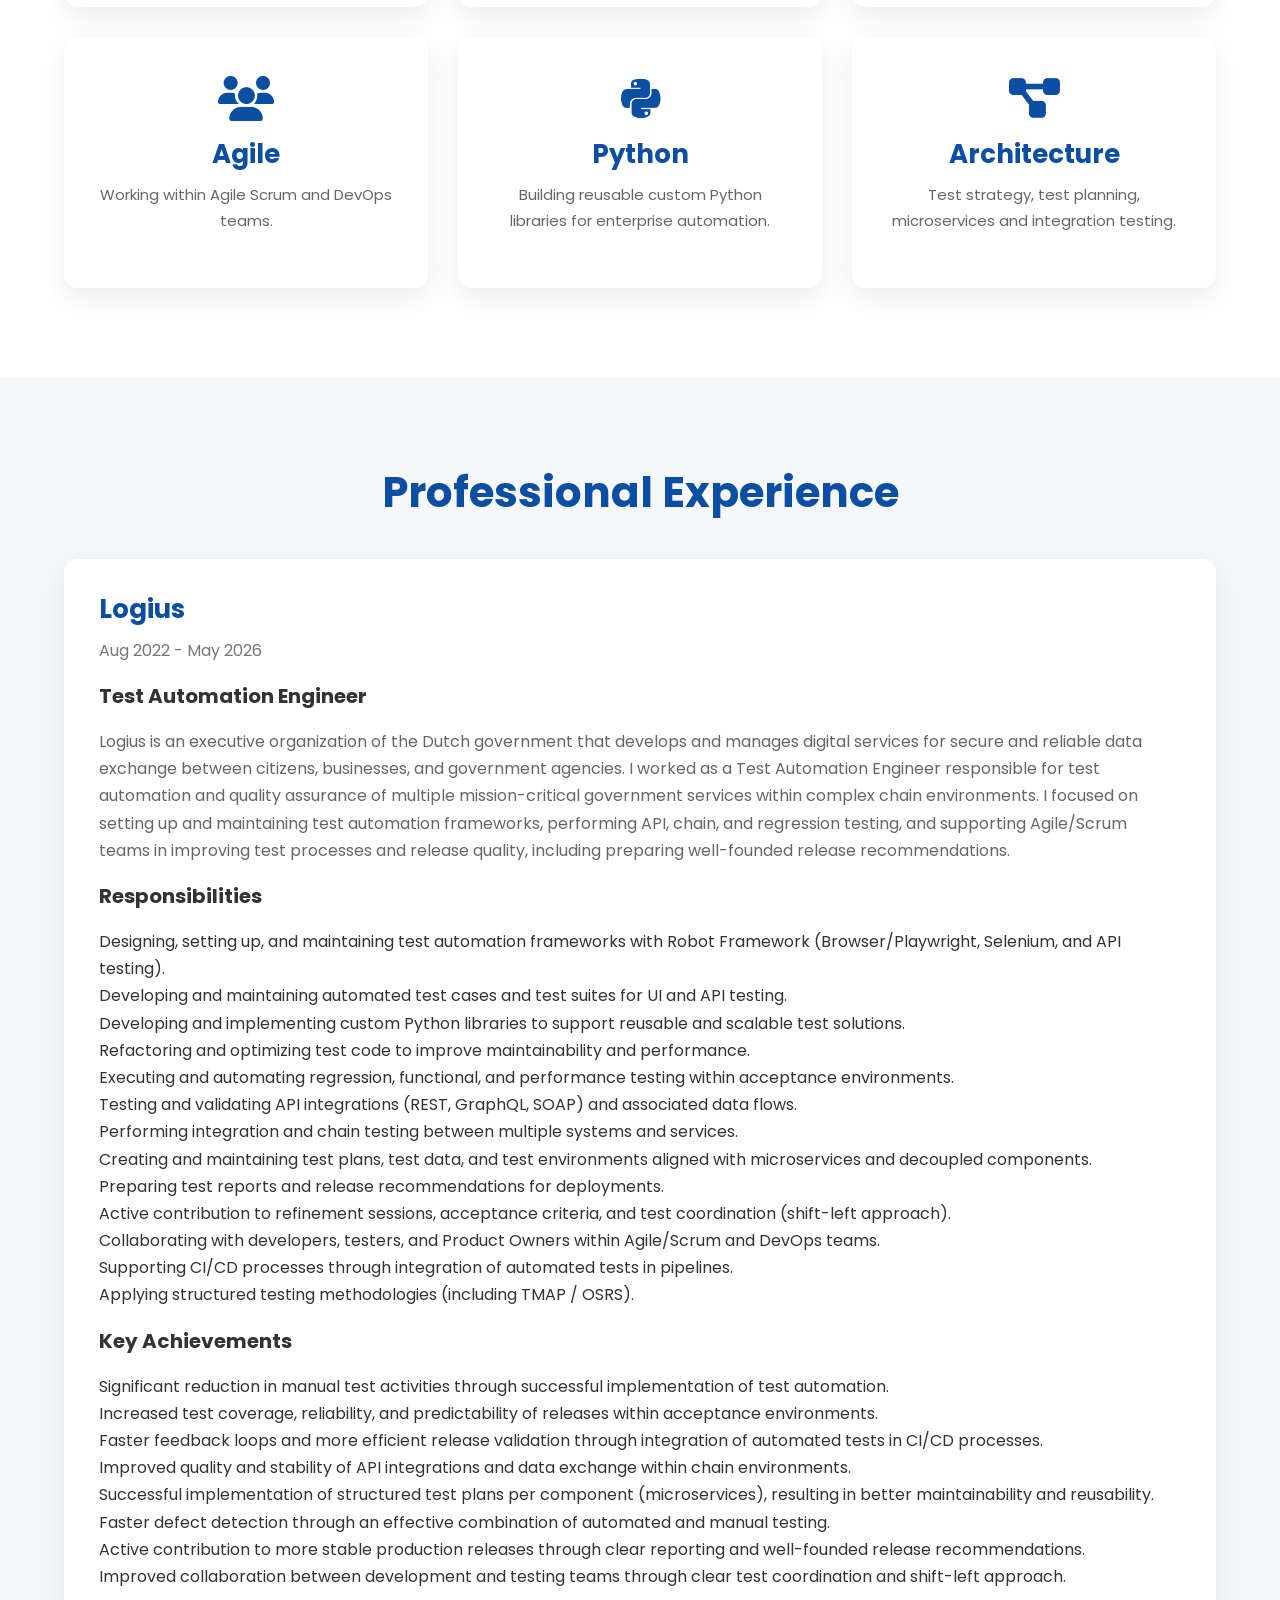
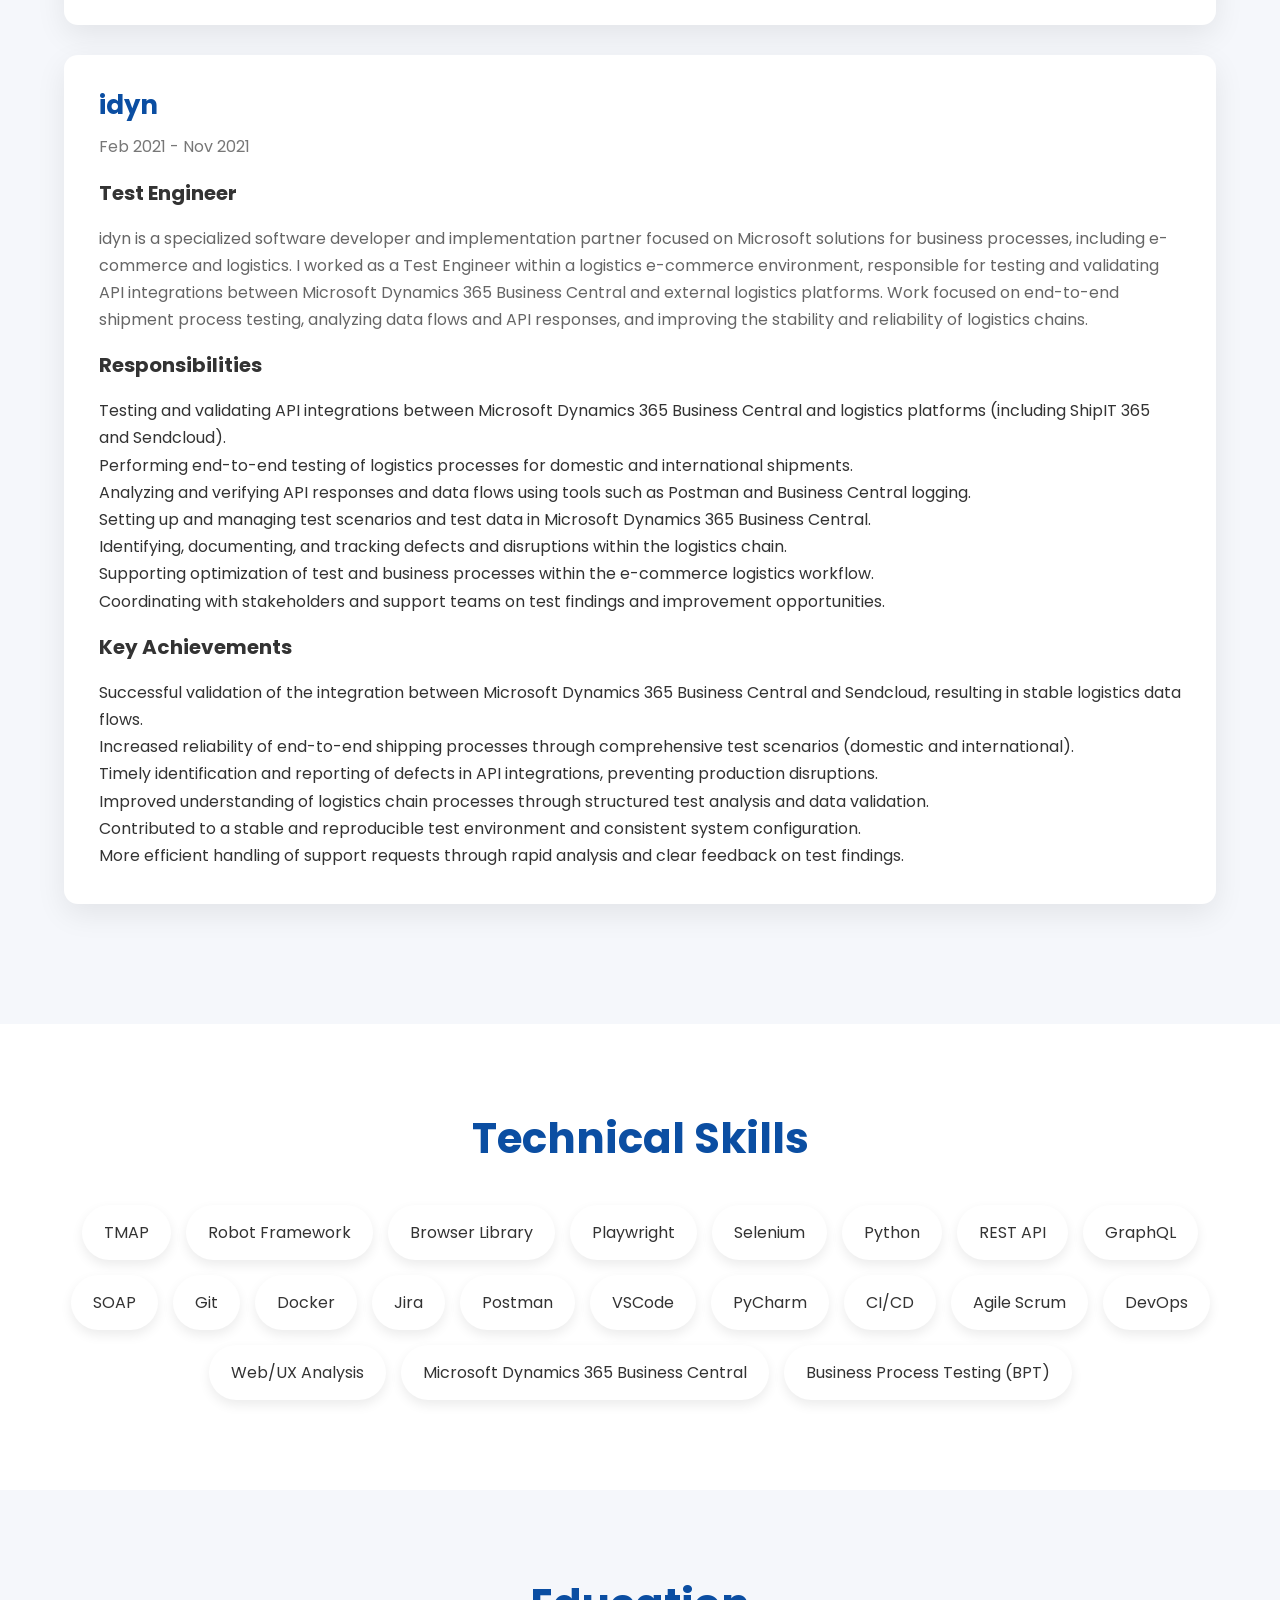
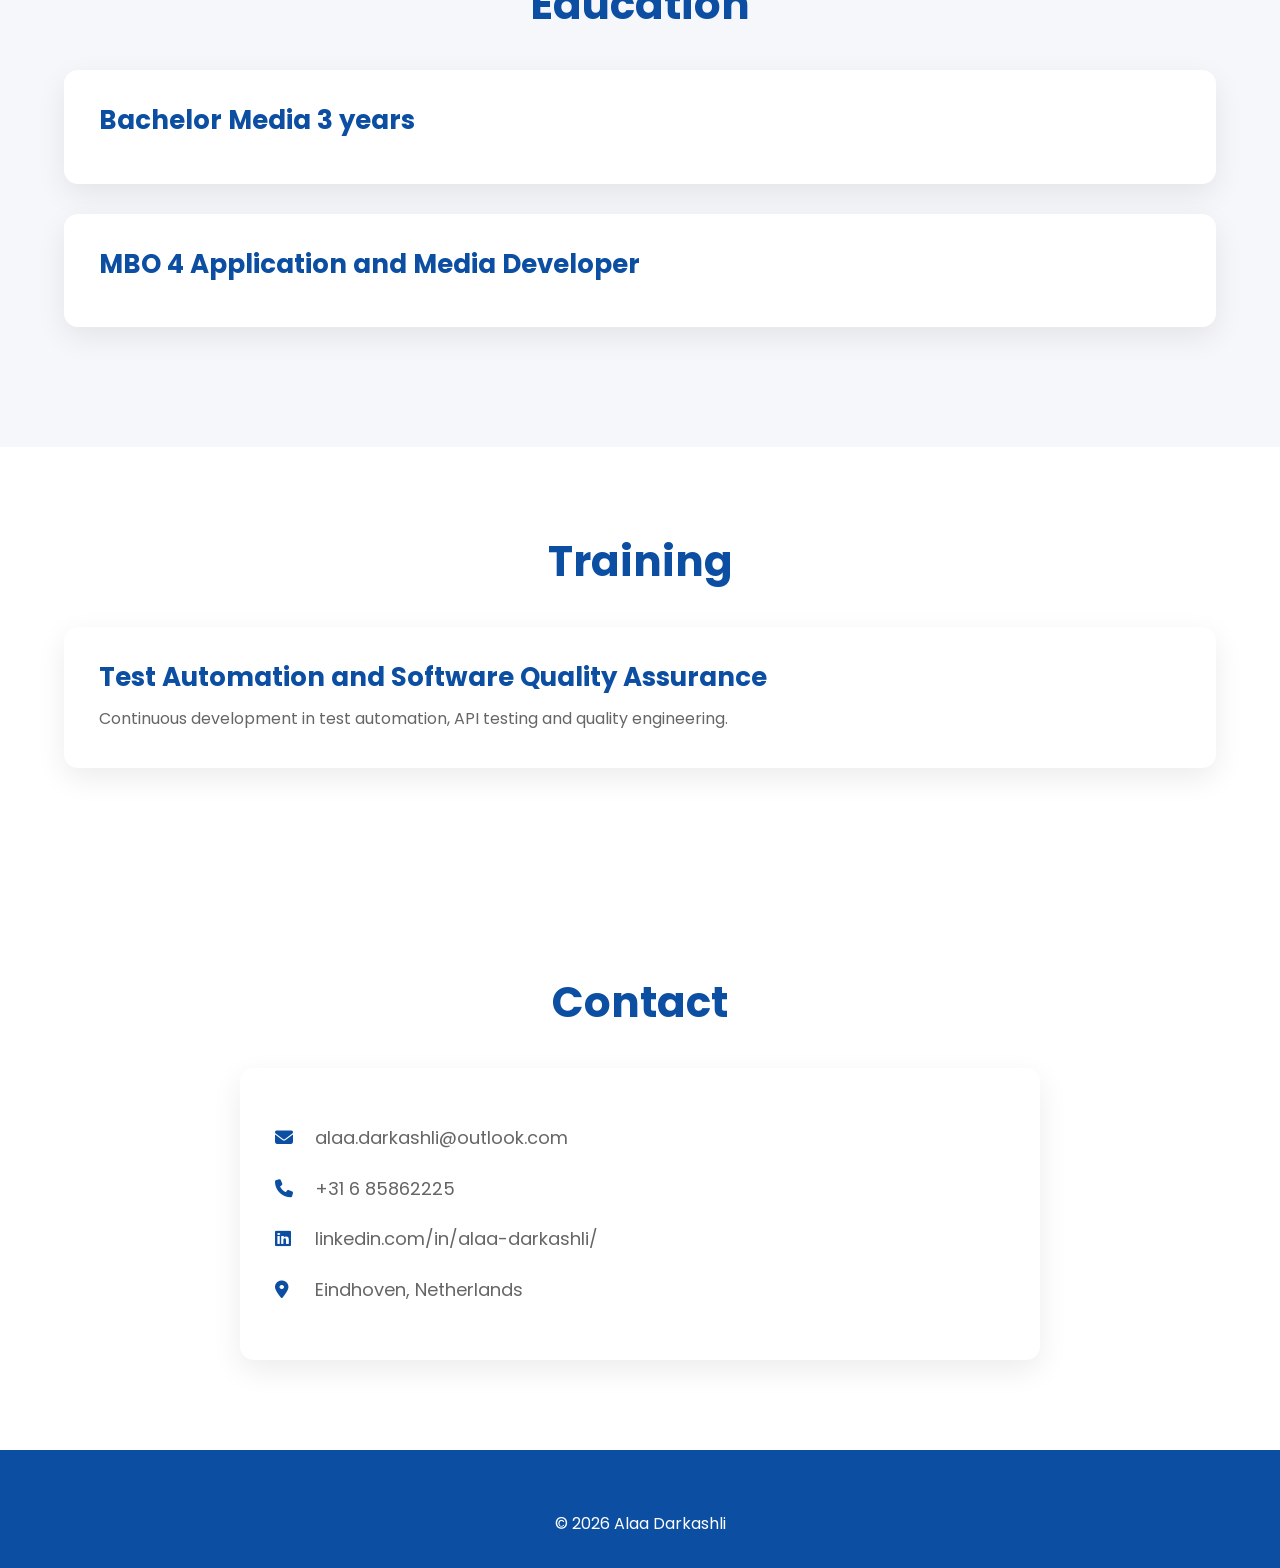
==== commit 01d44a4c: "fixes" ====
--- a/index.html
+++ b/index.html
@@ -148,8 +148,7 @@
                         <li>Supporting CI/CD processes through integration of automated tests in pipelines.</li>
                         <li>Applying structured testing methodologies (including TMAP / OSRS).</li>
                     </ul>
-                </div>
-                <div>
+
                     <h4>Key Achievements</h4>
                         <ul>
                             <li>Significant reduction in manual test activities through successful implementation of test automation.</li>
@@ -161,9 +160,8 @@
                             <li>Active contribution to more stable production releases through clear reporting and well-founded release recommendations.</li>
                             <li>Improved collaboration between development and testing teams through clear test coordination and shift-left approach.</li>
                         </ul>
-                </div>
-			</div>
-
+			</div>
+			
 			<div class="card">
 				<h3>idyn</h3>
 				<span>Feb 2021 - Nov 2021</span>
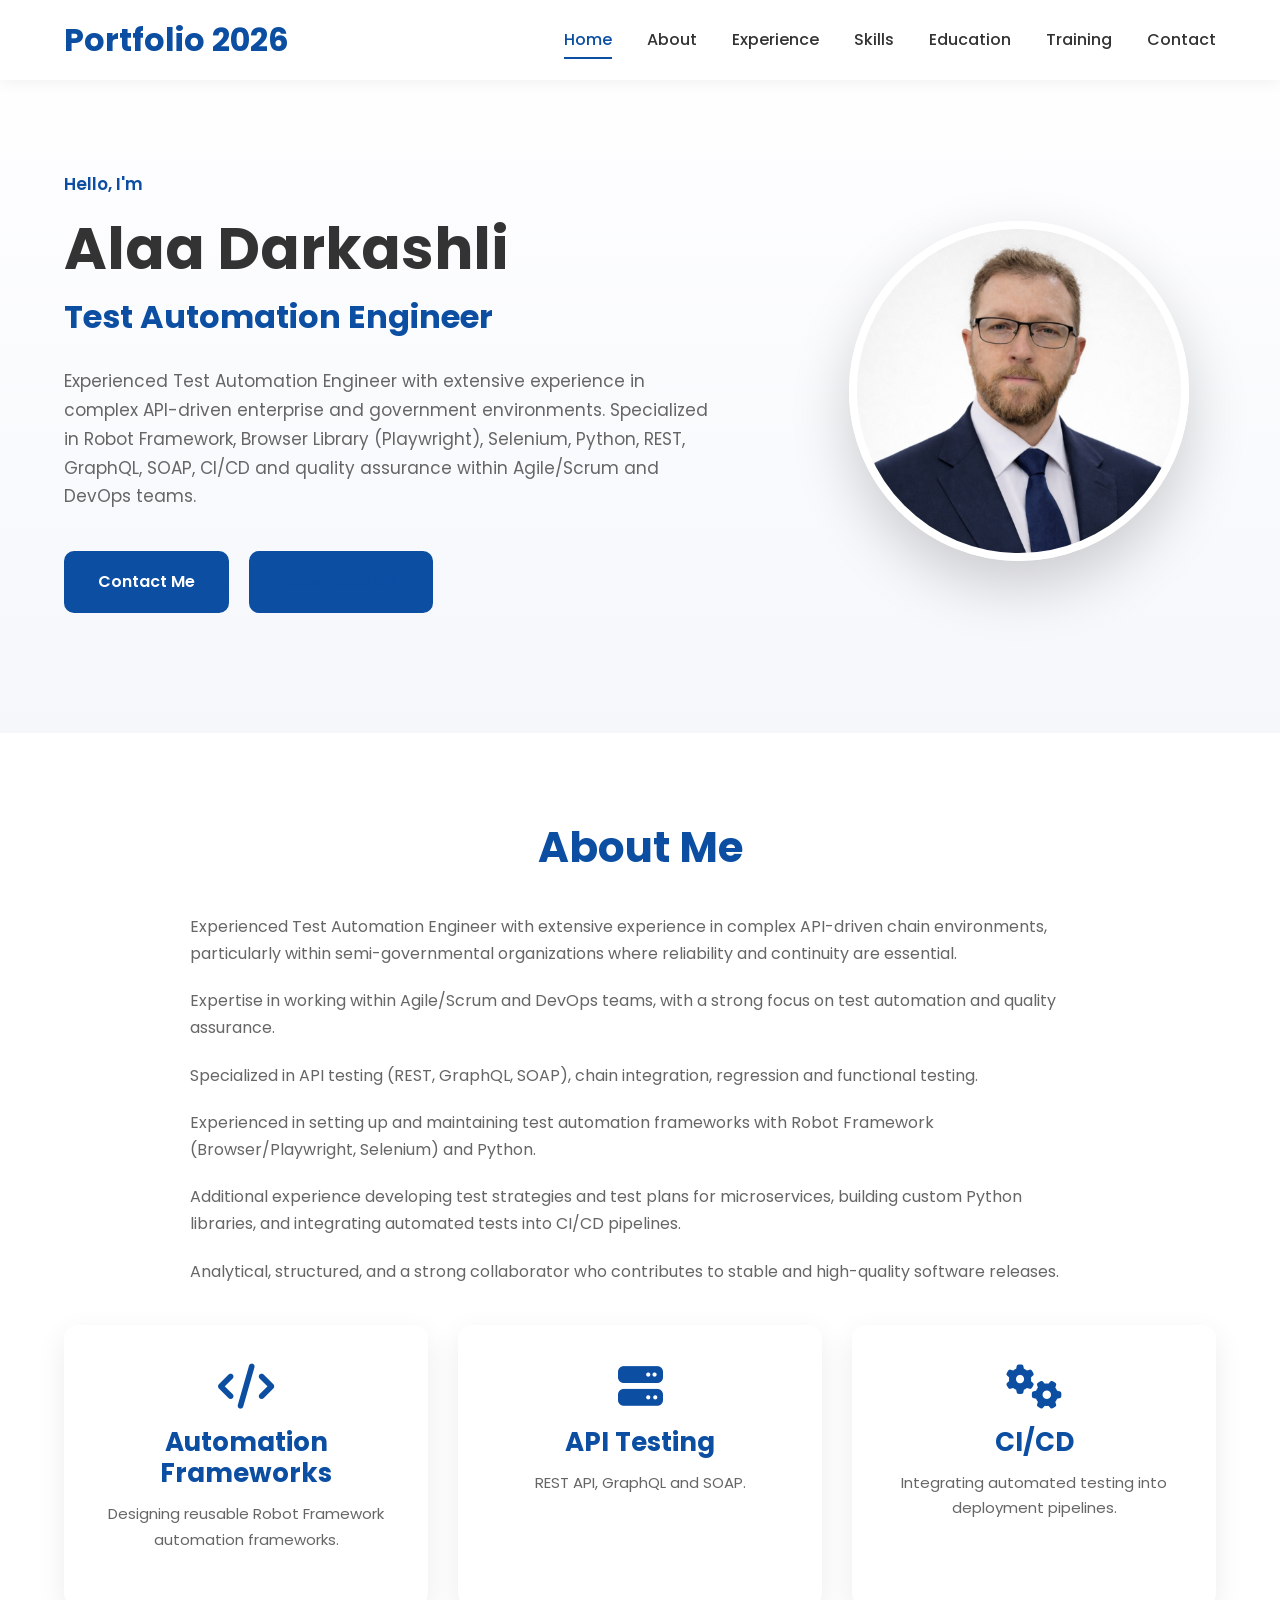
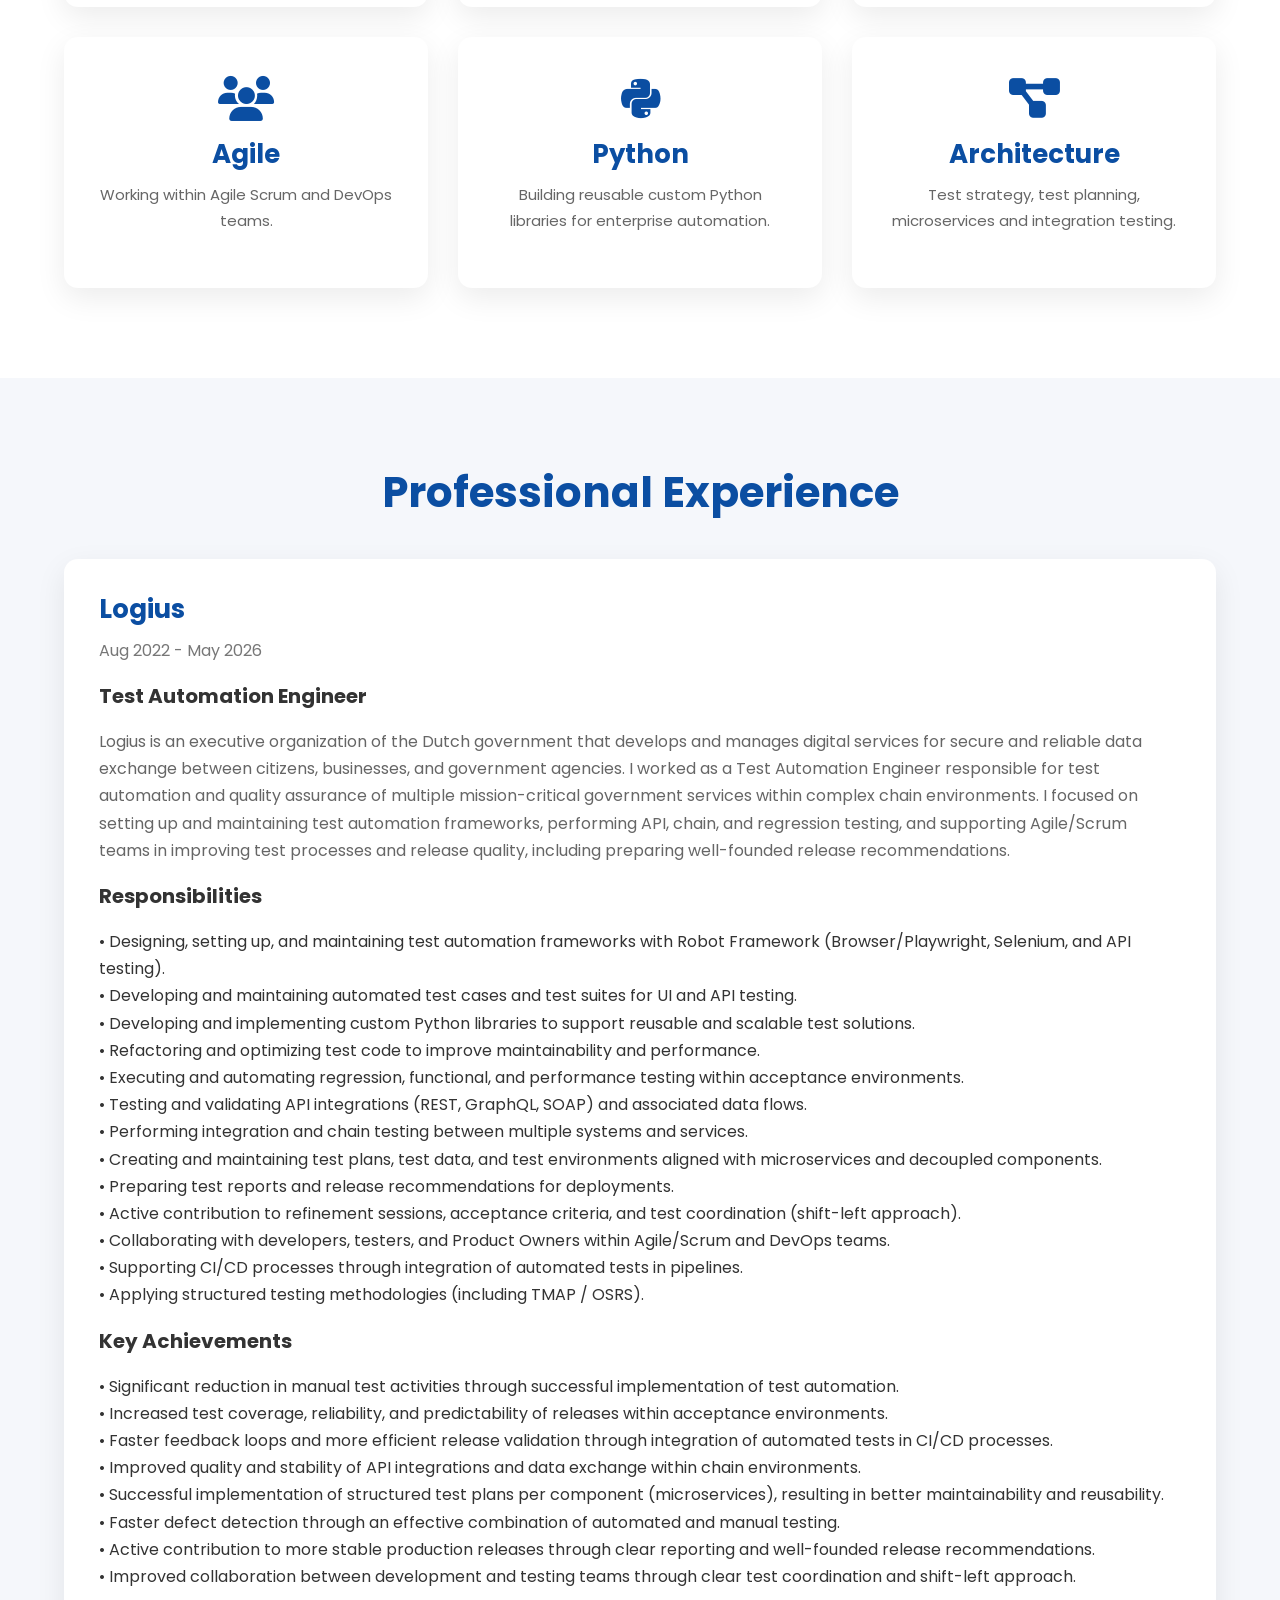
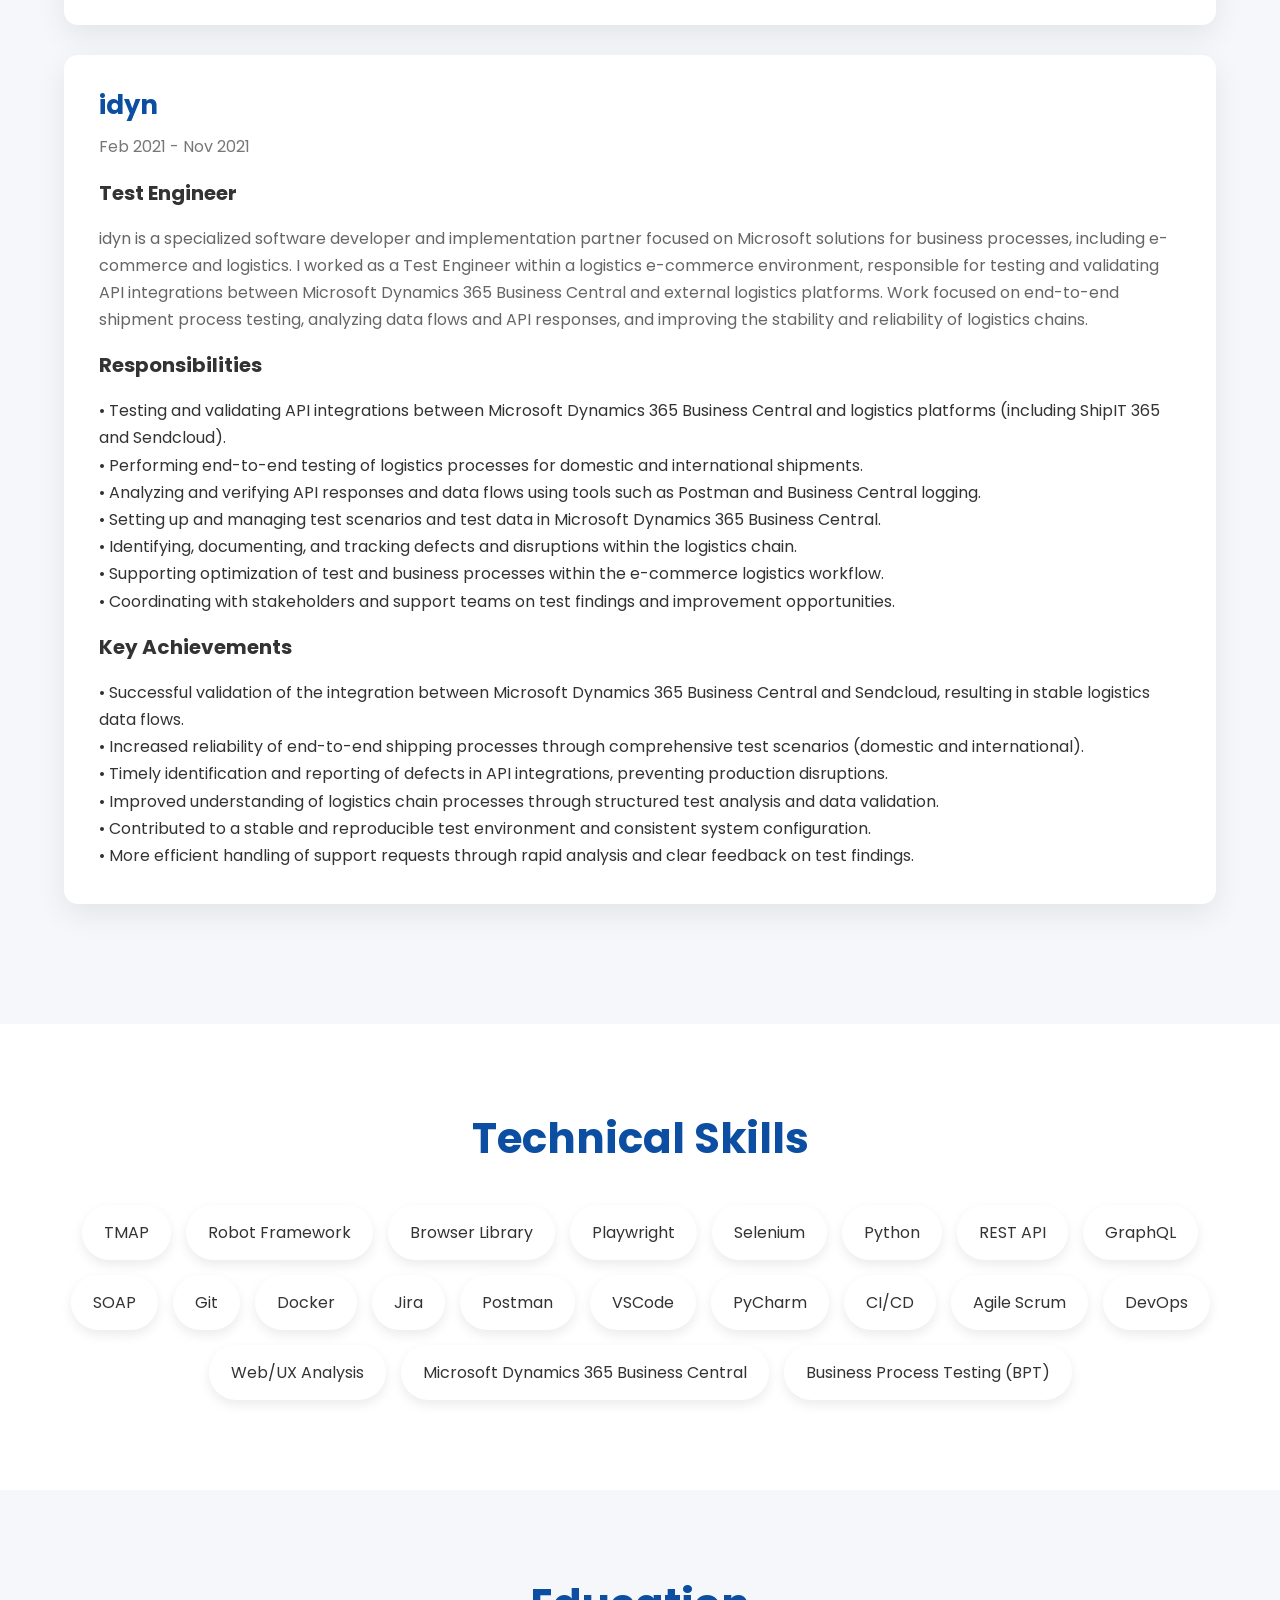
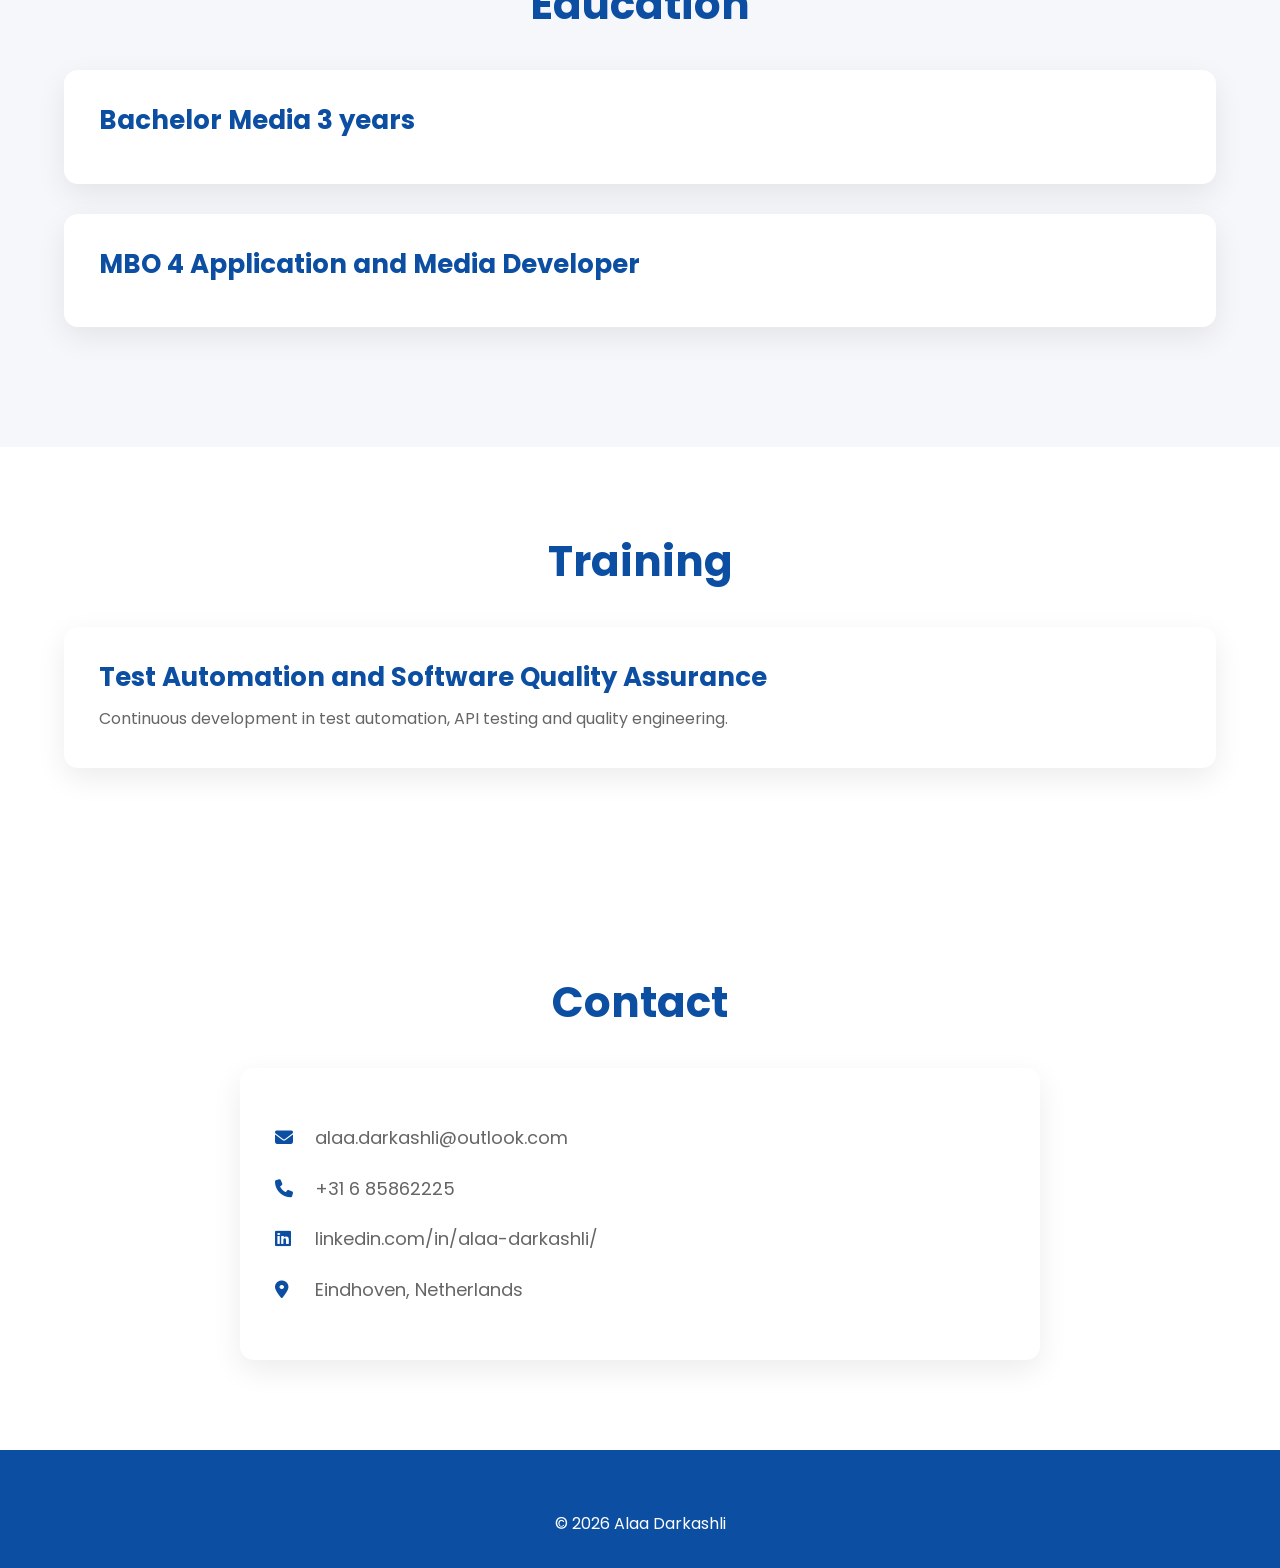
==== commit 3e24a298: "fixes" ====
--- a/index.html
+++ b/index.html
@@ -134,34 +134,34 @@
 			</p>
                 <h4>Responsibilities</h4>
                     <ul>
-                        <li>Designing, setting up, and maintaining test automation frameworks with Robot Framework (Browser/Playwright, Selenium, and API testing).</li>
-                        <li>Developing and maintaining automated test cases and test suites for UI and API testing.</li>
-                        <li>Developing and implementing custom Python libraries to support reusable and scalable test solutions.</li>
-                        <li>Refactoring and optimizing test code to improve maintainability and performance.</li>
-                        <li>Executing and automating regression, functional, and performance testing within acceptance environments.</li>
-                        <li>Testing and validating API integrations (REST, GraphQL, SOAP) and associated data flows.</li>
-                        <li>Performing integration and chain testing between multiple systems and services.</li>
-                        <li>Creating and maintaining test plans, test data, and test environments aligned with microservices and decoupled components.</li>
-                        <li>Preparing test reports and release recommendations for deployments.</li>
-                        <li>Active contribution to refinement sessions, acceptance criteria, and test coordination (shift-left approach).</li>
-                        <li>Collaborating with developers, testers, and Product Owners within Agile/Scrum and DevOps teams.</li>
-                        <li>Supporting CI/CD processes through integration of automated tests in pipelines.</li>
-                        <li>Applying structured testing methodologies (including TMAP / OSRS).</li>
+                        <li>• Designing, setting up, and maintaining test automation frameworks with Robot Framework (Browser/Playwright, Selenium, and API testing).</li>
+                        <li>• Developing and maintaining automated test cases and test suites for UI and API testing.</li>
+                        <li>• Developing and implementing custom Python libraries to support reusable and scalable test solutions.</li>
+                        <li>• Refactoring and optimizing test code to improve maintainability and performance.</li>
+                        <li>• Executing and automating regression, functional, and performance testing within acceptance environments.</li>
+                        <li>• Testing and validating API integrations (REST, GraphQL, SOAP) and associated data flows.</li>
+                        <li>• Performing integration and chain testing between multiple systems and services.</li>
+                        <li>• Creating and maintaining test plans, test data, and test environments aligned with microservices and decoupled components.</li>
+                        <li>• Preparing test reports and release recommendations for deployments.</li>
+                        <li>• Active contribution to refinement sessions, acceptance criteria, and test coordination (shift-left approach).</li>
+                        <li>• Collaborating with developers, testers, and Product Owners within Agile/Scrum and DevOps teams.</li>
+                        <li>• Supporting CI/CD processes through integration of automated tests in pipelines.</li>
+                        <li>• Applying structured testing methodologies (including TMAP / OSRS).</li>
                     </ul>
 
                     <h4>Key Achievements</h4>
                         <ul>
-                            <li>Significant reduction in manual test activities through successful implementation of test automation.</li>
-                            <li>Increased test coverage, reliability, and predictability of releases within acceptance environments.</li>
-                            <li>Faster feedback loops and more efficient release validation through integration of automated tests in CI/CD processes.</li>
-                            <li>Improved quality and stability of API integrations and data exchange within chain environments.</li>
-                            <li>Successful implementation of structured test plans per component (microservices), resulting in better maintainability and reusability.</li>
-                            <li>Faster defect detection through an effective combination of automated and manual testing.</li>
-                            <li>Active contribution to more stable production releases through clear reporting and well-founded release recommendations.</li>
-                            <li>Improved collaboration between development and testing teams through clear test coordination and shift-left approach.</li>
+                            <li>• Significant reduction in manual test activities through successful implementation of test automation.</li>
+                            <li>• Increased test coverage, reliability, and predictability of releases within acceptance environments.</li>
+                            <li>• Faster feedback loops and more efficient release validation through integration of automated tests in CI/CD processes.</li>
+                            <li>• Improved quality and stability of API integrations and data exchange within chain environments.</li>
+                            <li>• Successful implementation of structured test plans per component (microservices), resulting in better maintainability and reusability.</li>
+                            <li>• Faster defect detection through an effective combination of automated and manual testing.</li>
+                            <li>• Active contribution to more stable production releases through clear reporting and well-founded release recommendations.</li>
+                            <li>• Improved collaboration between development and testing teams through clear test coordination and shift-left approach.</li>
                         </ul>
 			</div>
-			
+
 			<div class="card">
 				<h3>idyn</h3>
 				<span>Feb 2021 - Nov 2021</span>
@@ -171,22 +171,22 @@
 				</p>
                 <h4>Responsibilities</h4>
                 <ul>
-                    <li>Testing and validating API integrations between Microsoft Dynamics 365 Business Central and logistics platforms (including ShipIT 365 and Sendcloud).</li>
-                    <li>Performing end-to-end testing of logistics processes for domestic and international shipments.</li>
-                    <li>Analyzing and verifying API responses and data flows using tools such as Postman and Business Central logging.</li>
-                    <li>Setting up and managing test scenarios and test data in Microsoft Dynamics 365 Business Central.</li>
-                    <li>Identifying, documenting, and tracking defects and disruptions within the logistics chain.</li>
-                    <li>Supporting optimization of test and business processes within the e-commerce logistics workflow.</li>
-                    <li>Coordinating with stakeholders and support teams on test findings and improvement opportunities.</li>
+                    <li>• Testing and validating API integrations between Microsoft Dynamics 365 Business Central and logistics platforms (including ShipIT 365 and Sendcloud).</li>
+                    <li>• Performing end-to-end testing of logistics processes for domestic and international shipments.</li>
+                    <li>• Analyzing and verifying API responses and data flows using tools such as Postman and Business Central logging.</li>
+                    <li>• Setting up and managing test scenarios and test data in Microsoft Dynamics 365 Business Central.</li>
+                    <li>• Identifying, documenting, and tracking defects and disruptions within the logistics chain.</li>
+                    <li>• Supporting optimization of test and business processes within the e-commerce logistics workflow.</li>
+                    <li>• Coordinating with stakeholders and support teams on test findings and improvement opportunities.</li>
                 </ul>
                 <h4>Key Achievements</h4>
                 <ul>
-                    <li>Successful validation of the integration between Microsoft Dynamics 365 Business Central and Sendcloud, resulting in stable logistics data flows.</li>
-                    <li>Increased reliability of end-to-end shipping processes through comprehensive test scenarios (domestic and international).</li>
-                    <li>Timely identification and reporting of defects in API integrations, preventing production disruptions.</li>
-                    <li>Improved understanding of logistics chain processes through structured test analysis and data validation.</li>
-                    <li>Contributed to a stable and reproducible test environment and consistent system configuration.</li>
-                    <li>More efficient handling of support requests through rapid analysis and clear feedback on test findings.</li>
+                    <li>• Successful validation of the integration between Microsoft Dynamics 365 Business Central and Sendcloud, resulting in stable logistics data flows.</li>
+                    <li>• Increased reliability of end-to-end shipping processes through comprehensive test scenarios (domestic and international).</li>
+                    <li>• Timely identification and reporting of defects in API integrations, preventing production disruptions.</li>
+                    <li>• Improved understanding of logistics chain processes through structured test analysis and data validation.</li>
+                    <li>• Contributed to a stable and reproducible test environment and consistent system configuration.</li>
+                    <li>• More efficient handling of support requests through rapid analysis and clear feedback on test findings.</li>
                 </ul>
 			</div>
 		</div>
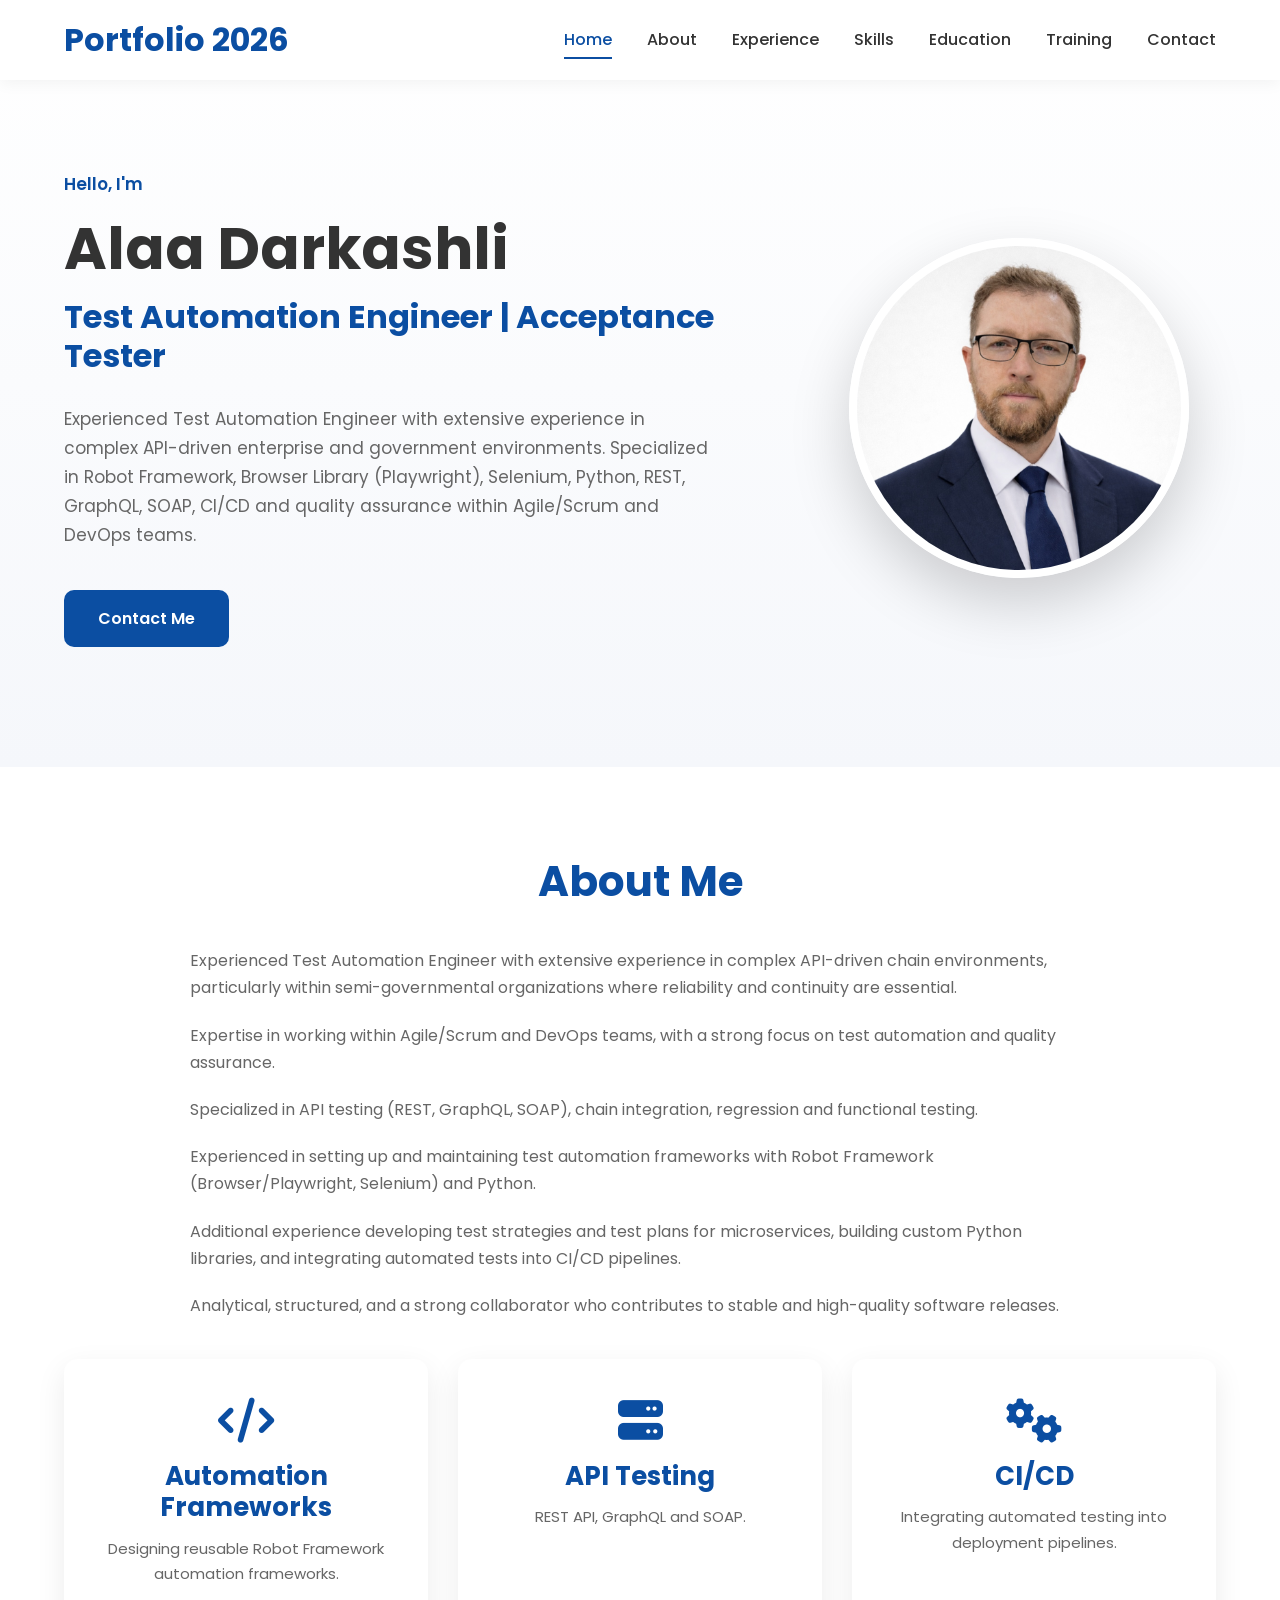
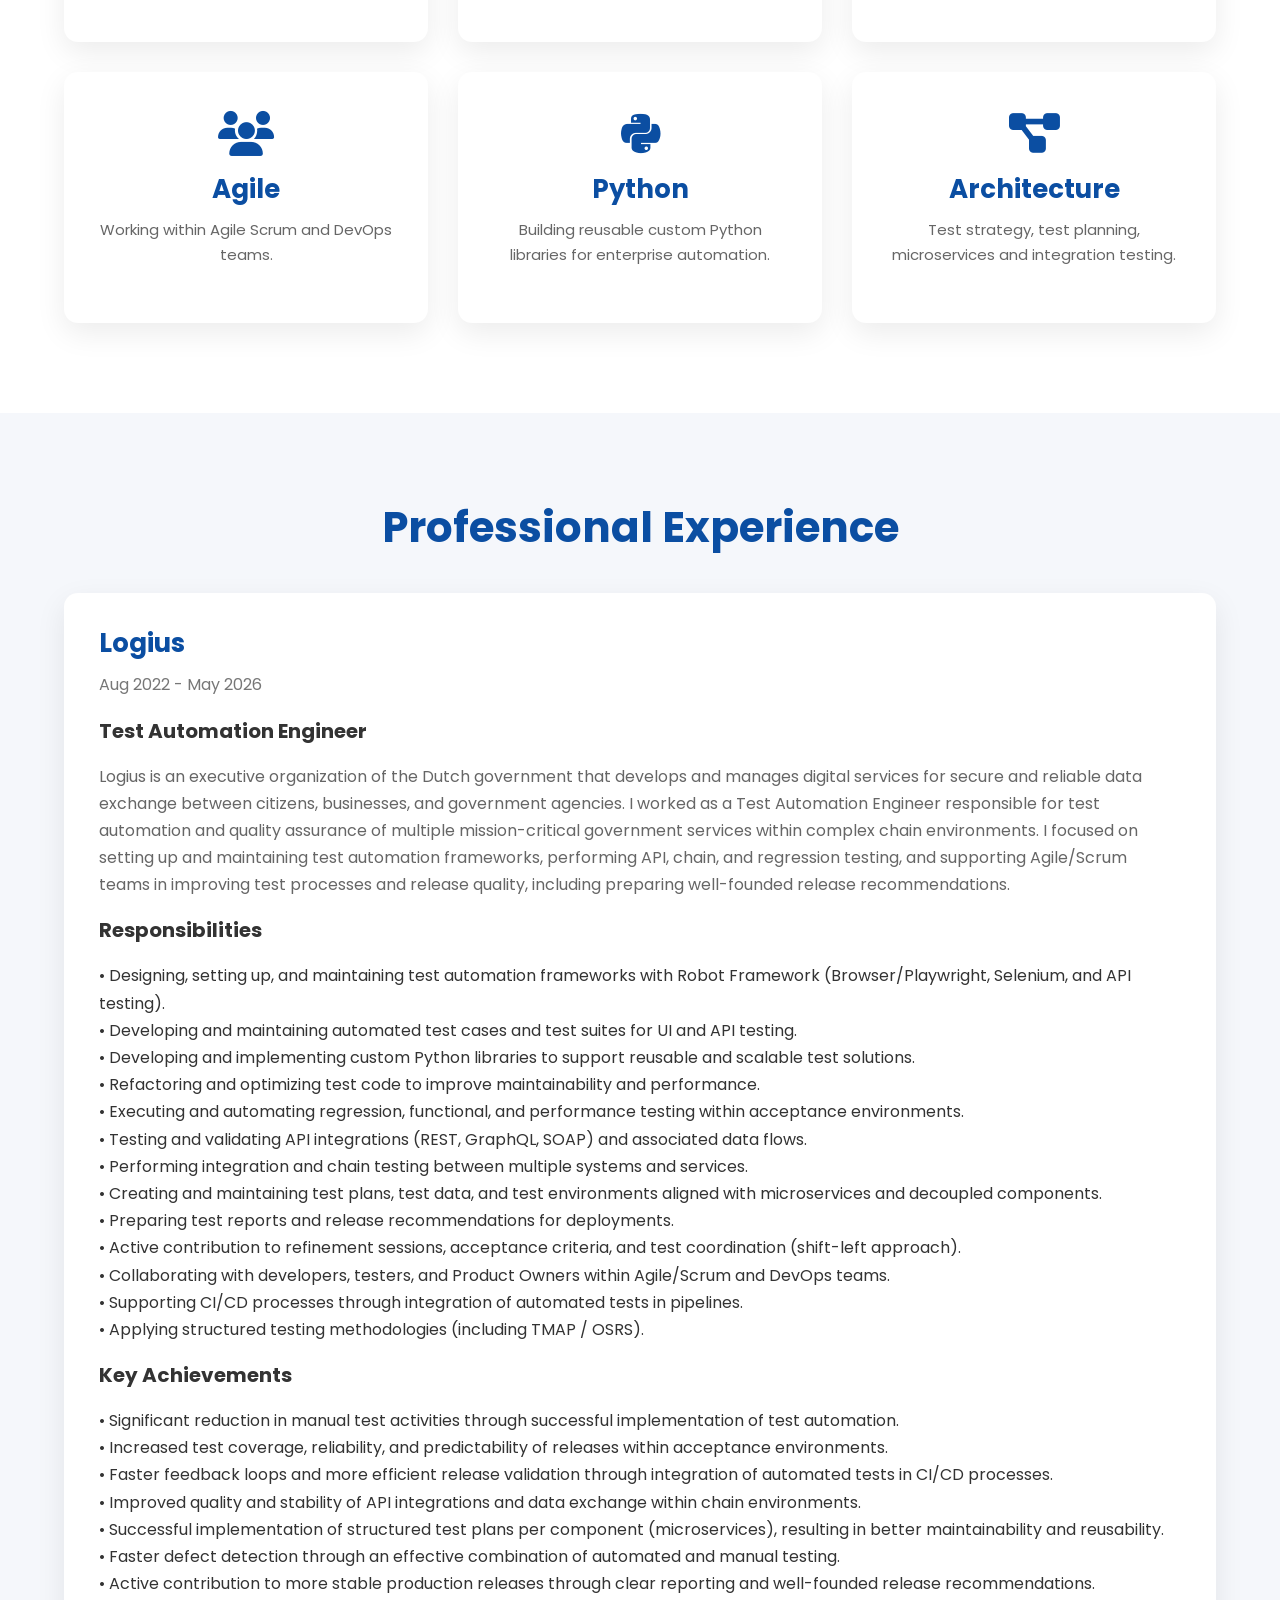
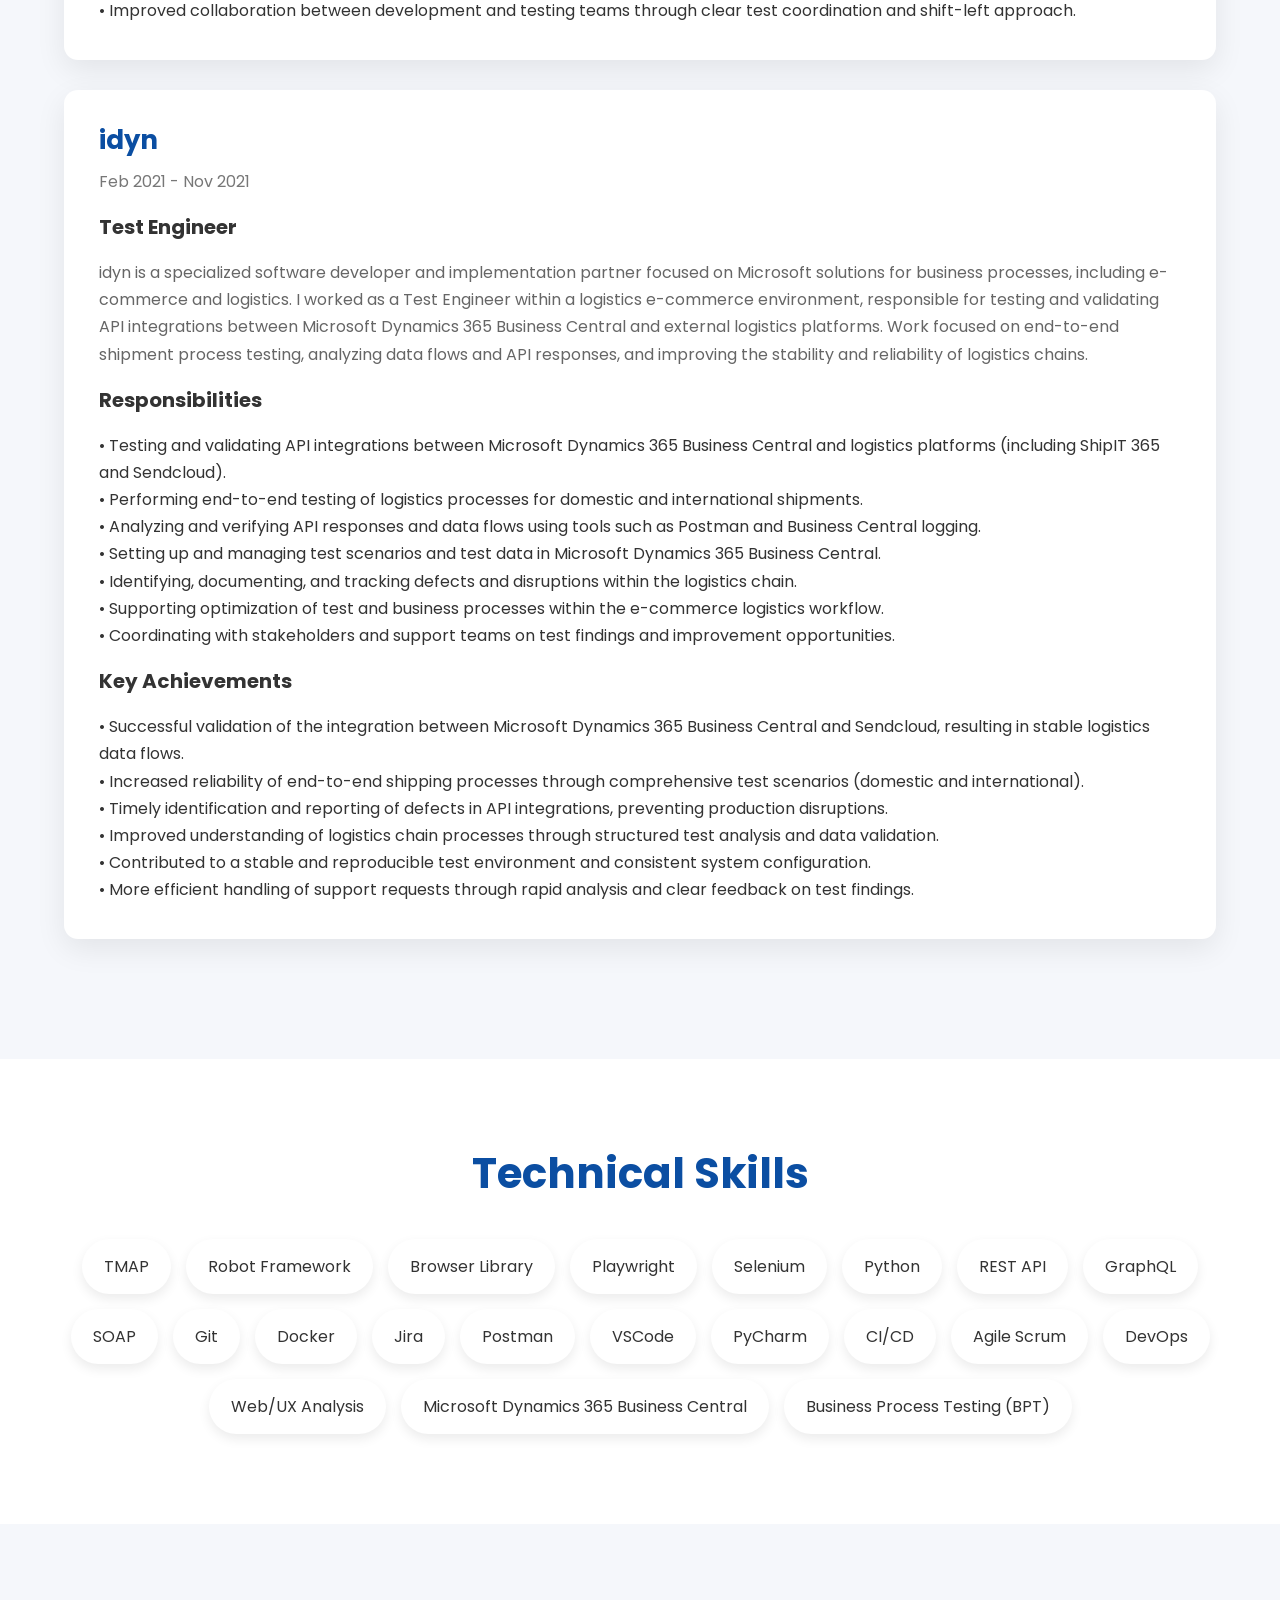
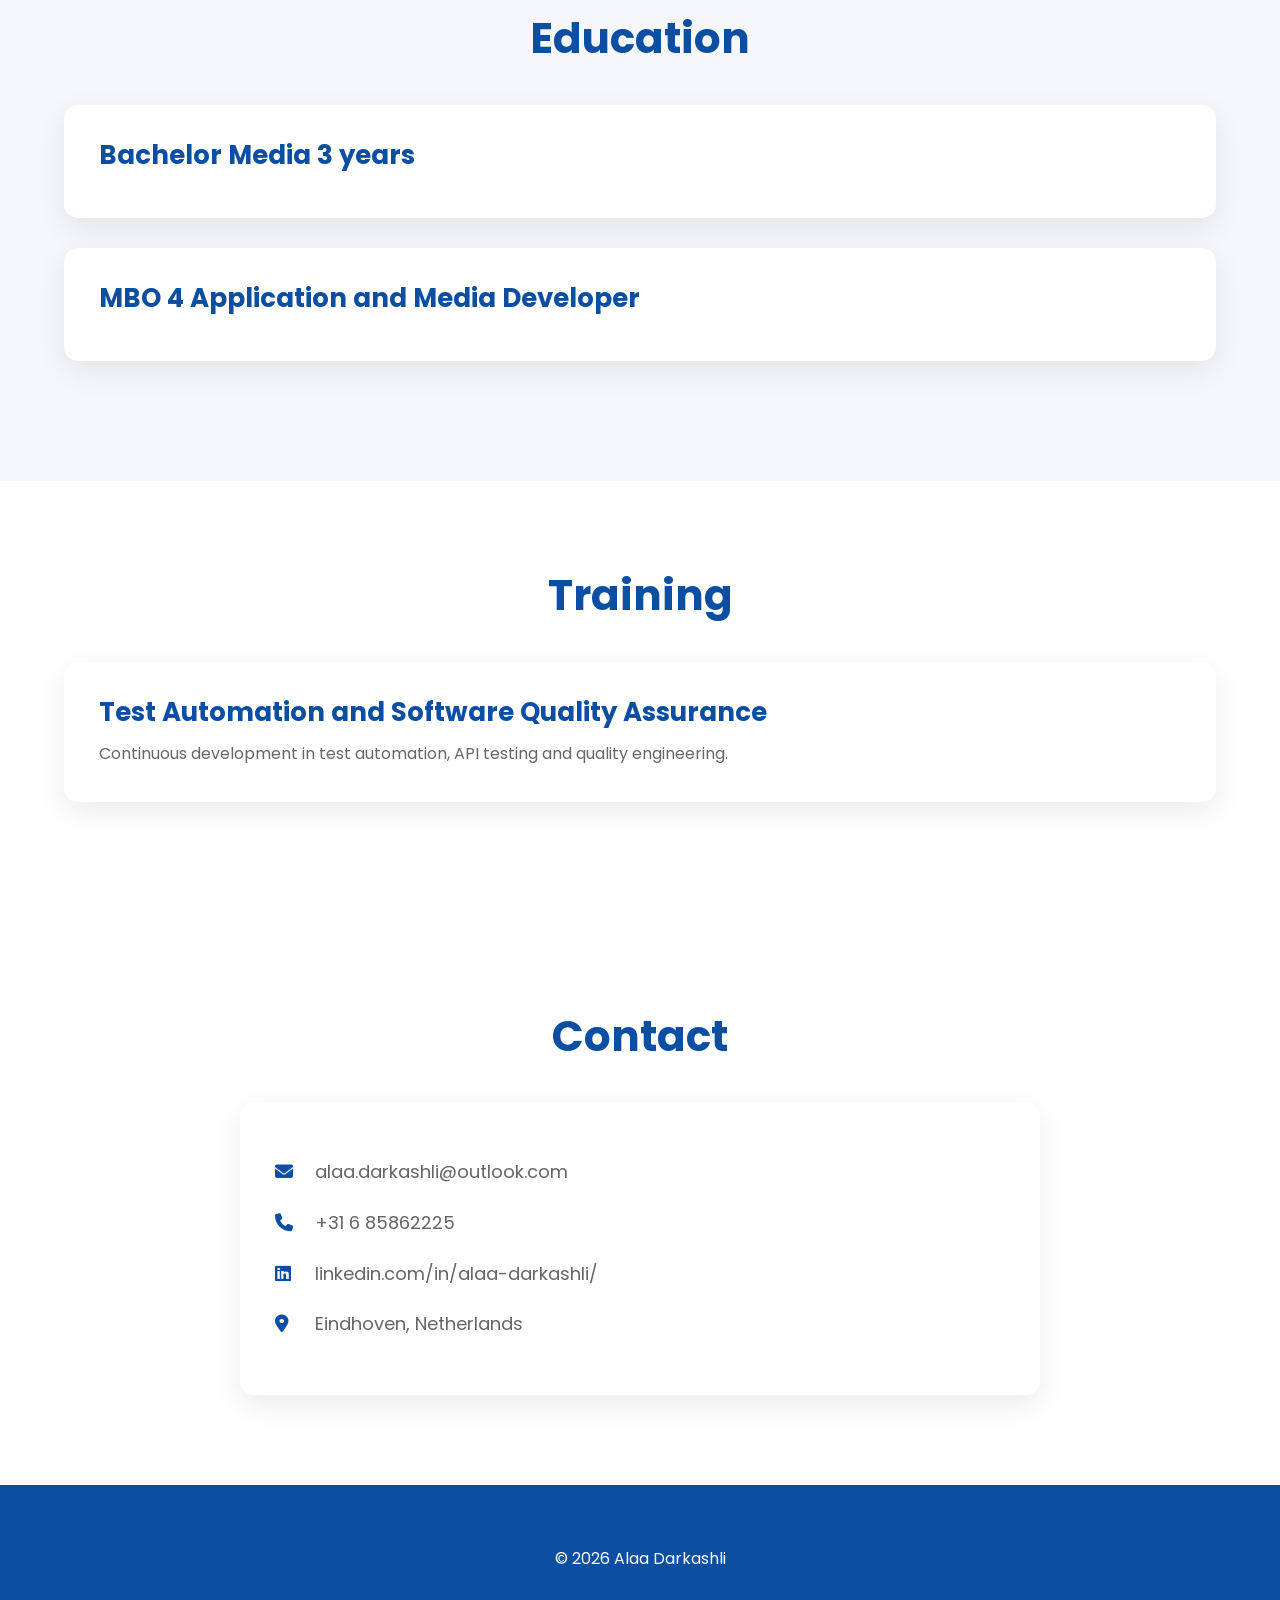
==== commit d2390ff8: "fixes" ====
--- a/index.html
+++ b/index.html
@@ -37,7 +37,7 @@
 			<div class="hero-text">
 				<p class="welcome">Hello, I'm</p>
 				<h1>Alaa Darkashli</h1>
-				<h2>Test Automation Engineer</h2>
+				<h2>Test Automation Engineer | Acceptance Tester</h2>
 				<p>
 					Experienced Test Automation Engineer with extensive experience
 					in complex API-driven enterprise and government environments.
@@ -47,9 +47,6 @@
 				</p>
 				<div class="hero-buttons">
 					<a href="#contact" class="btn">Contact Me</a>
-					<a href="Alaa_Darkashli_CV.pdf" class="btn btn-outline" target="_blank" rel="noopener">
-						Download CV
-					</a>
 				</div>
 			</div>
 
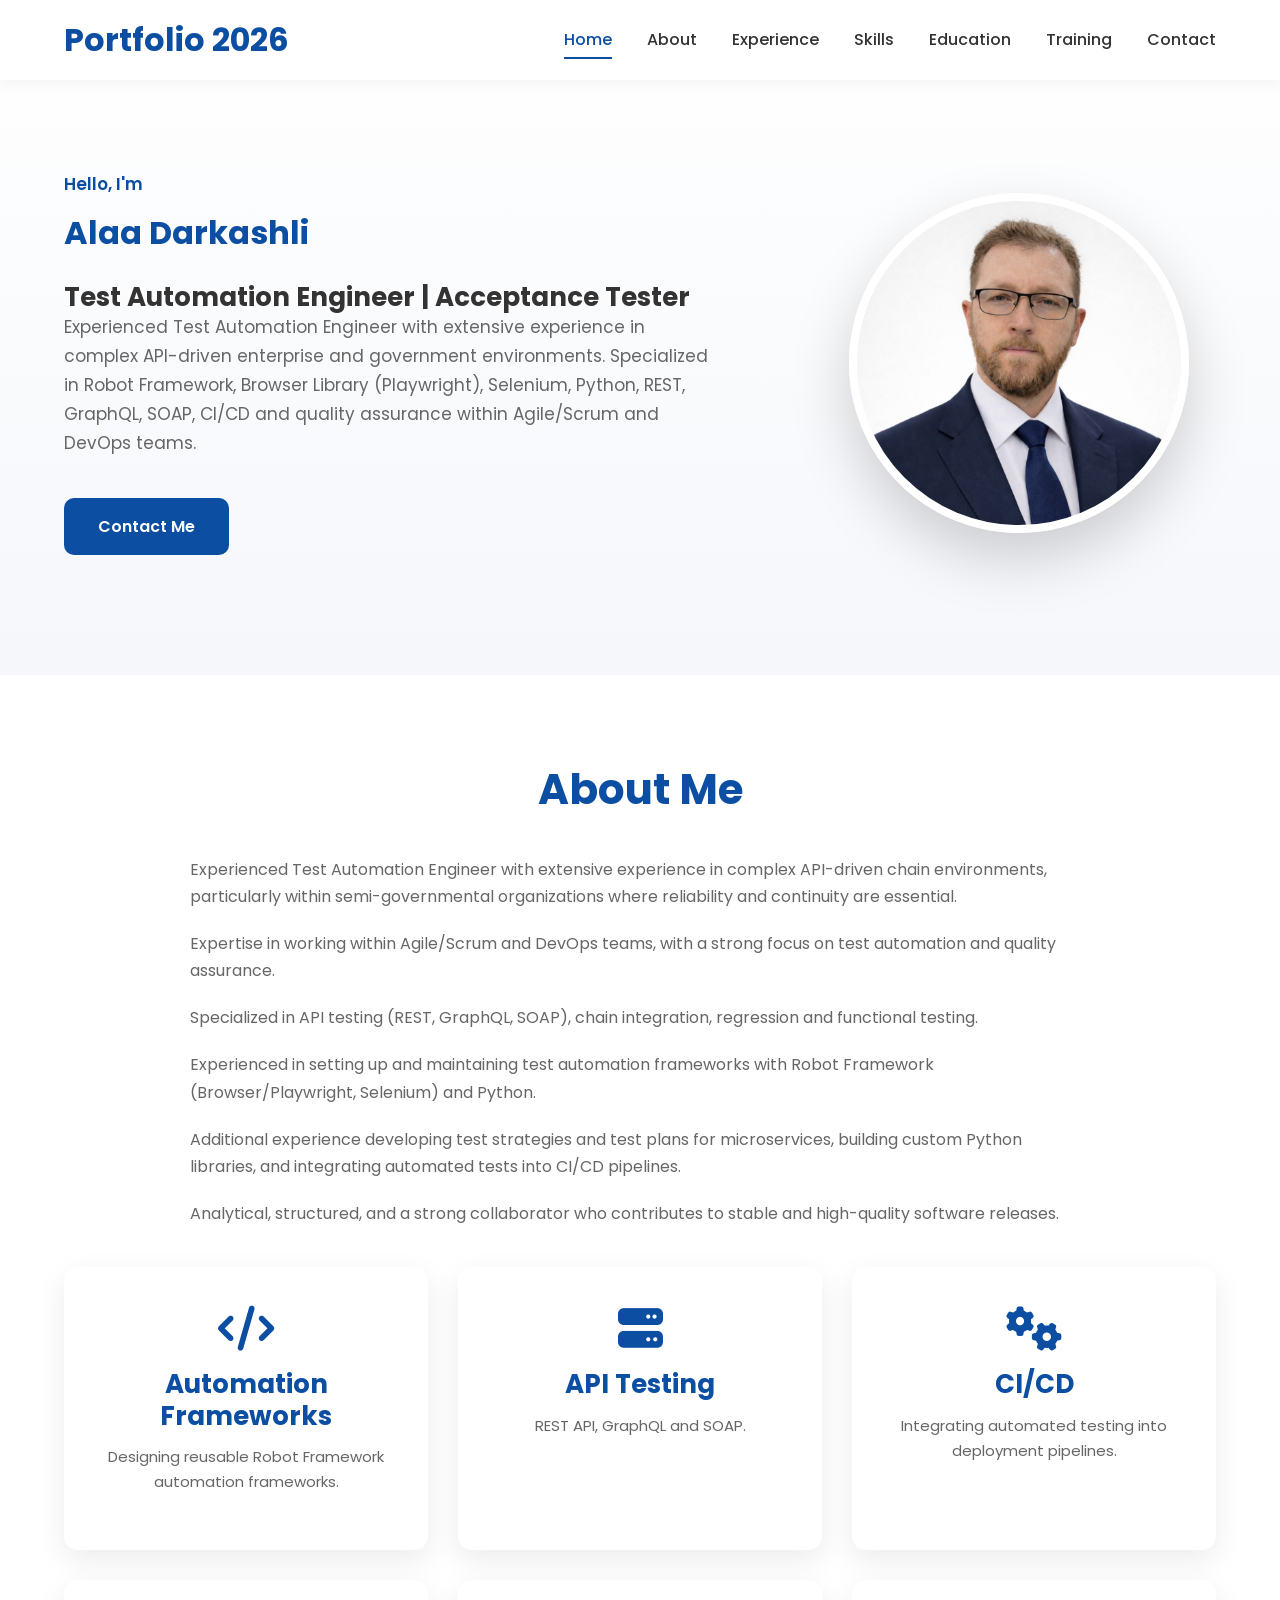
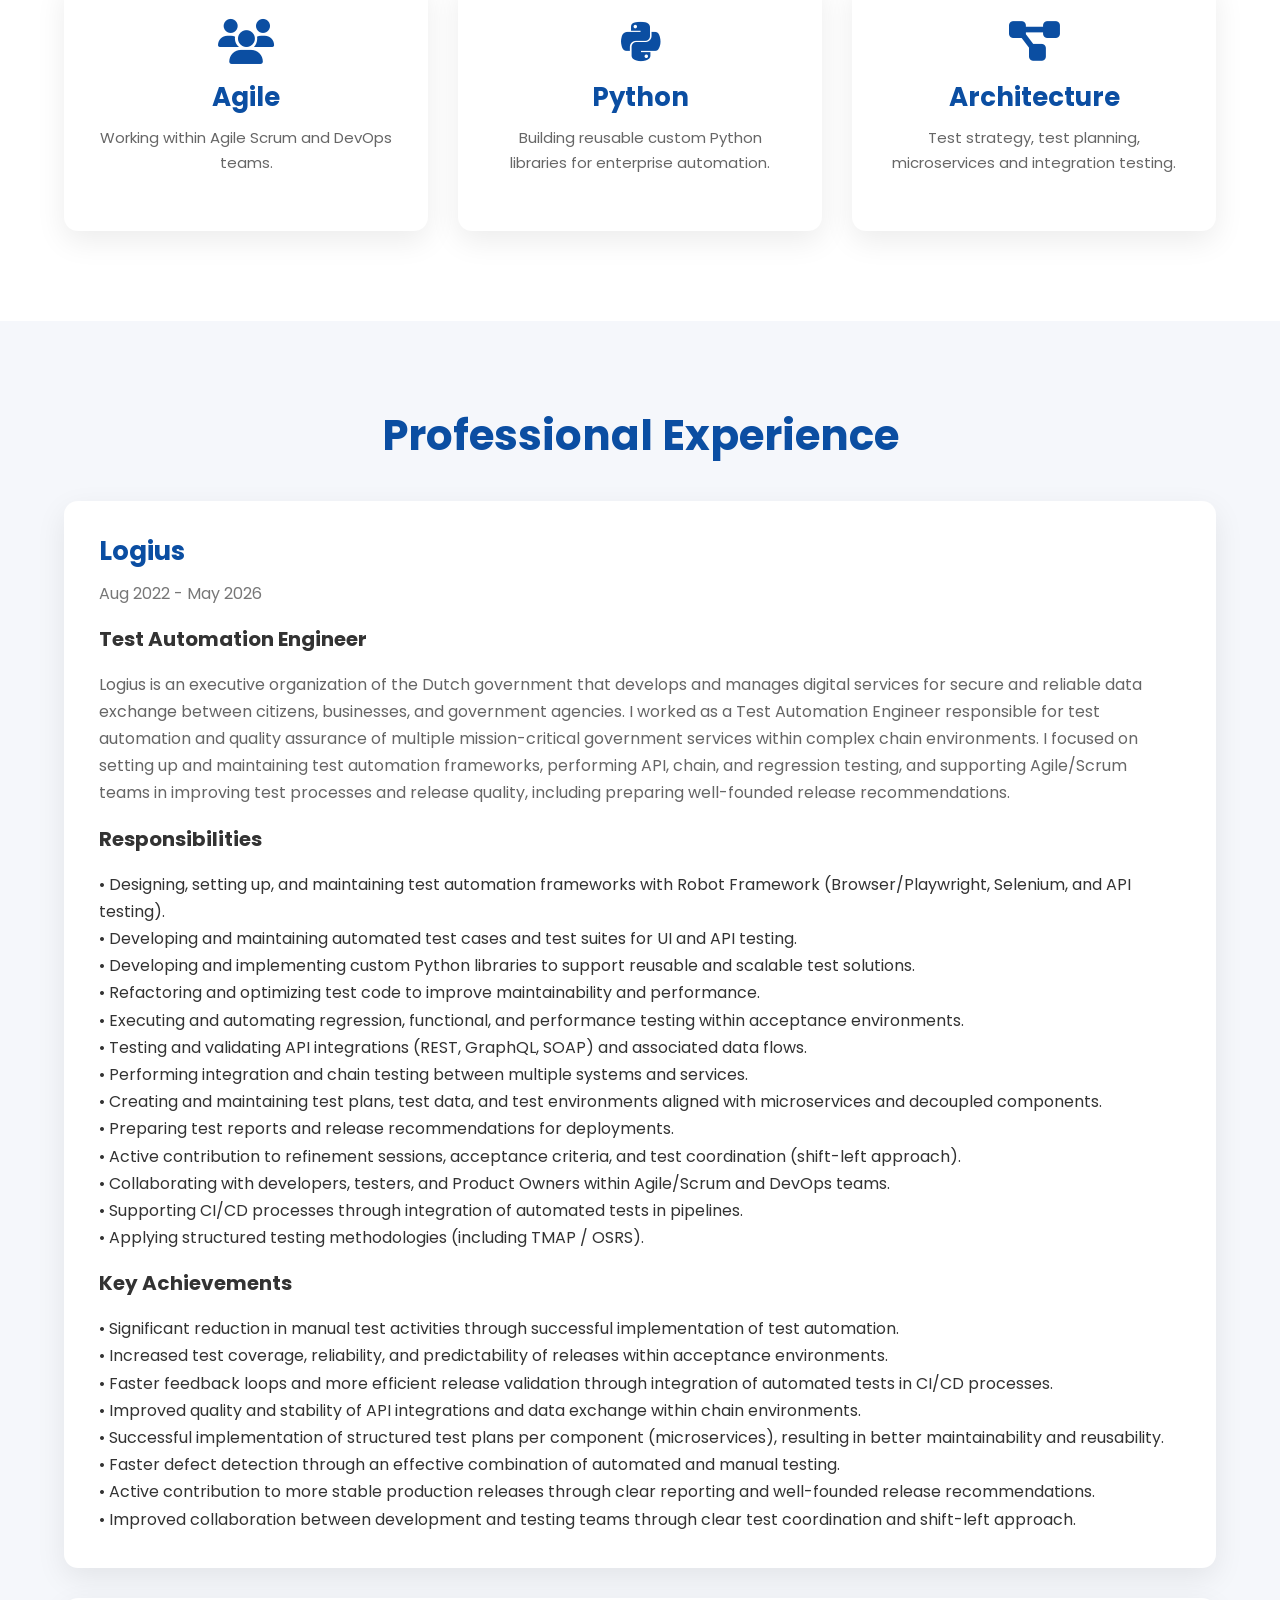
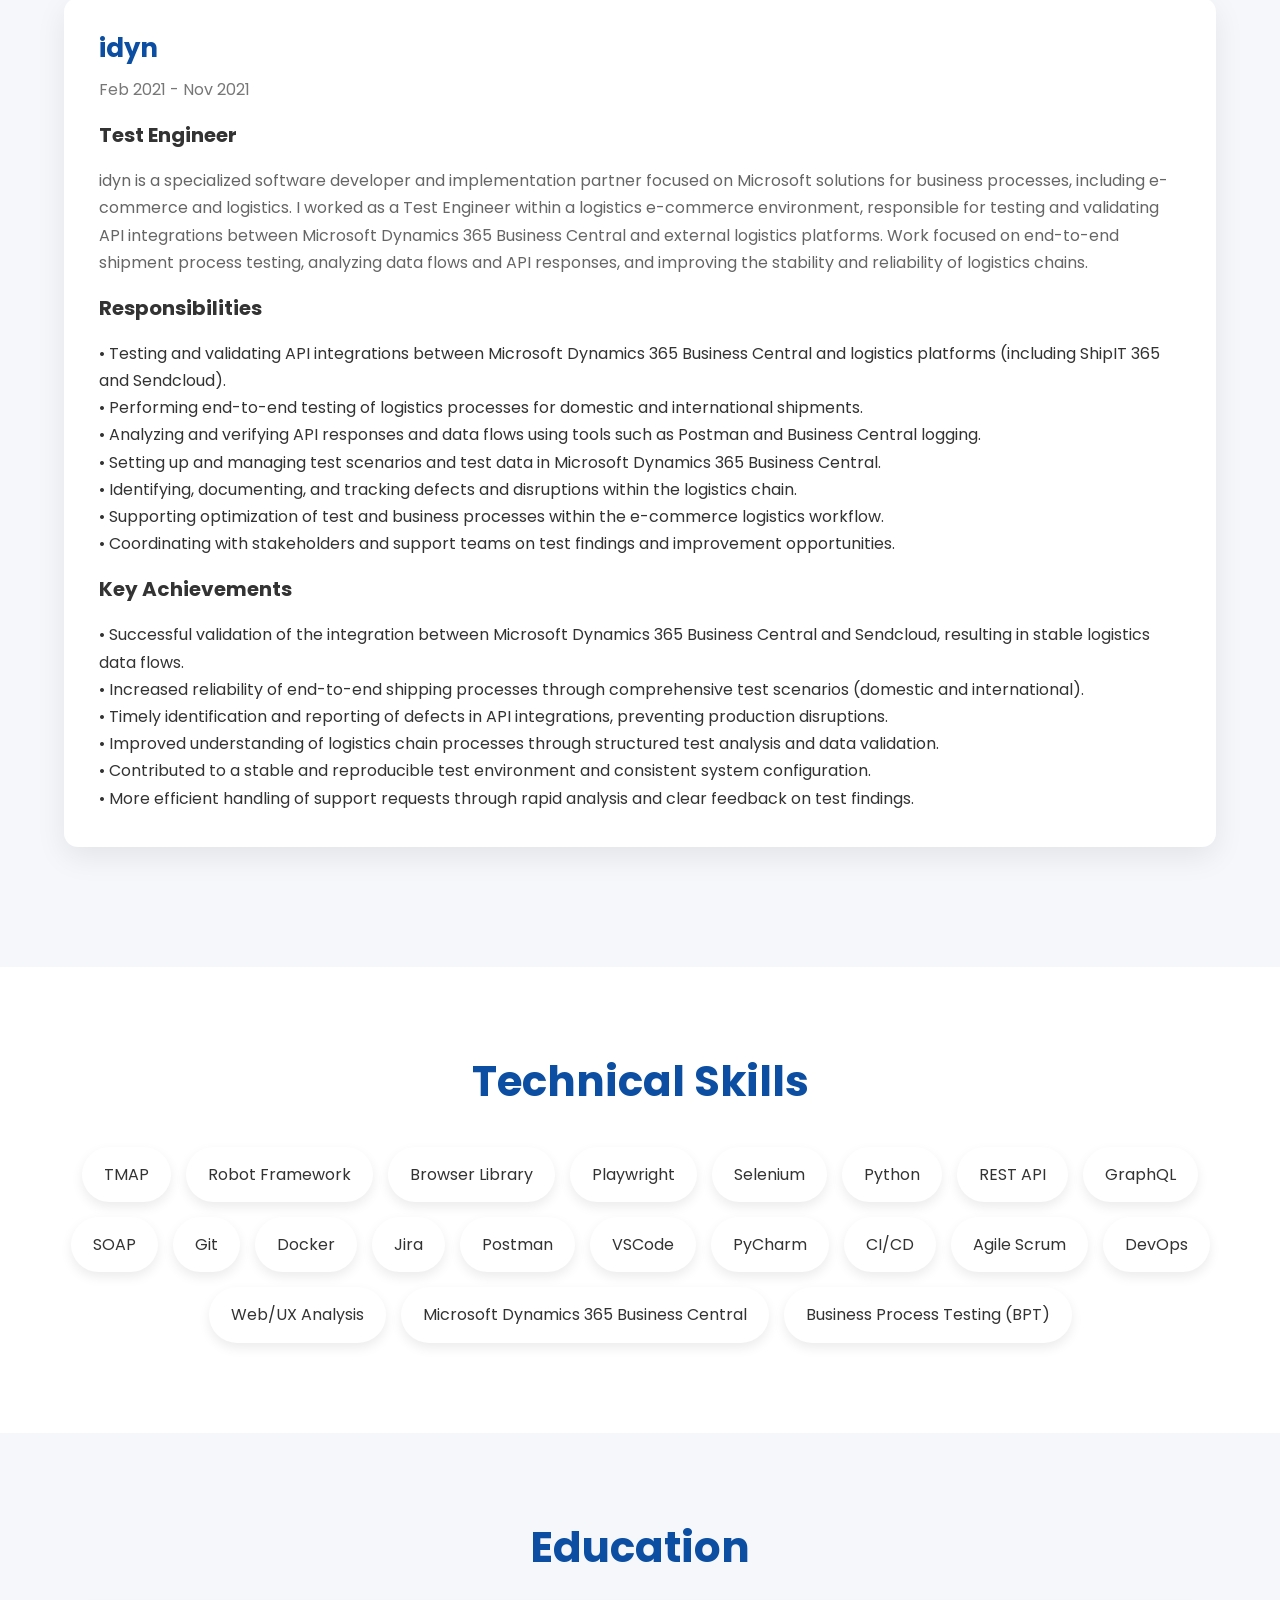
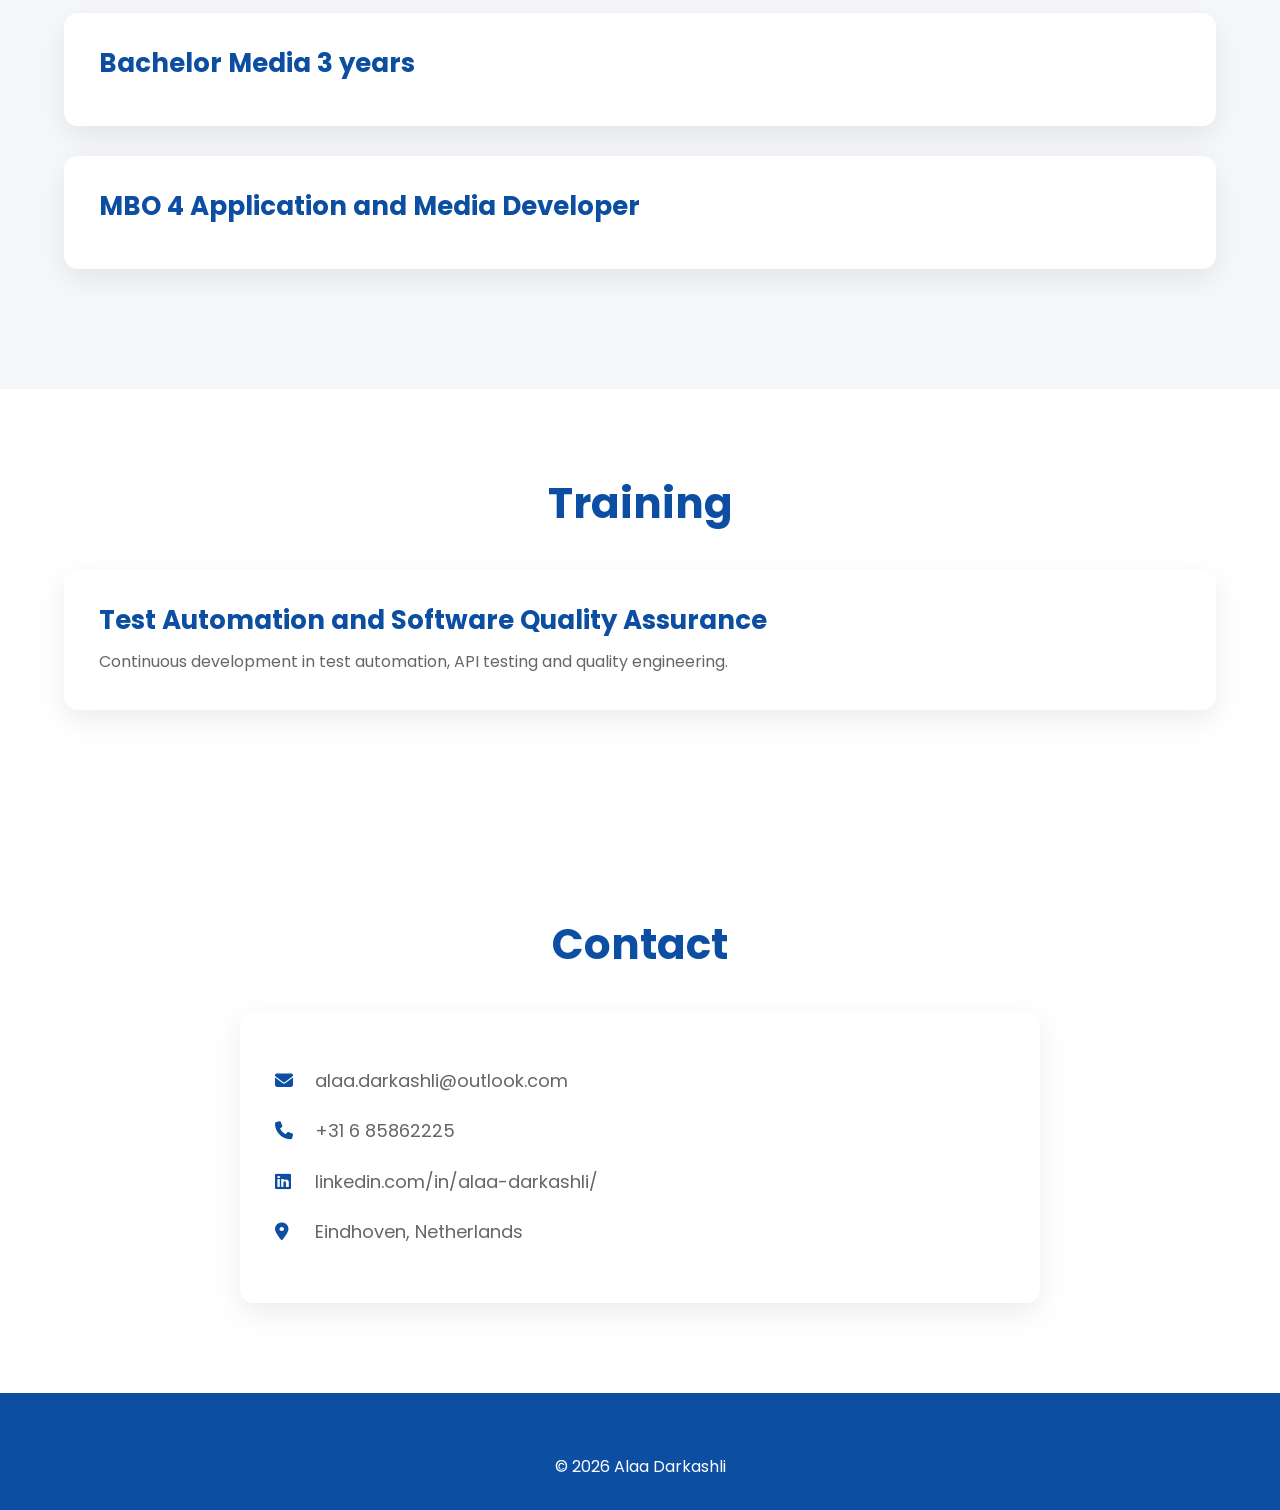
==== commit f68d4263: "font changes" ====
--- a/index.html
+++ b/index.html
@@ -36,8 +36,8 @@
 		<div class="container hero-content">
 			<div class="hero-text">
 				<p class="welcome">Hello, I'm</p>
-				<h1>Alaa Darkashli</h1>
-				<h2>Test Automation Engineer | Acceptance Tester</h2>
+				<h2>Alaa Darkashli</h2>
+				<h3>Test Automation Engineer | Acceptance Tester</h3>
 				<p>
 					Experienced Test Automation Engineer with extensive experience
 					in complex API-driven enterprise and government environments.
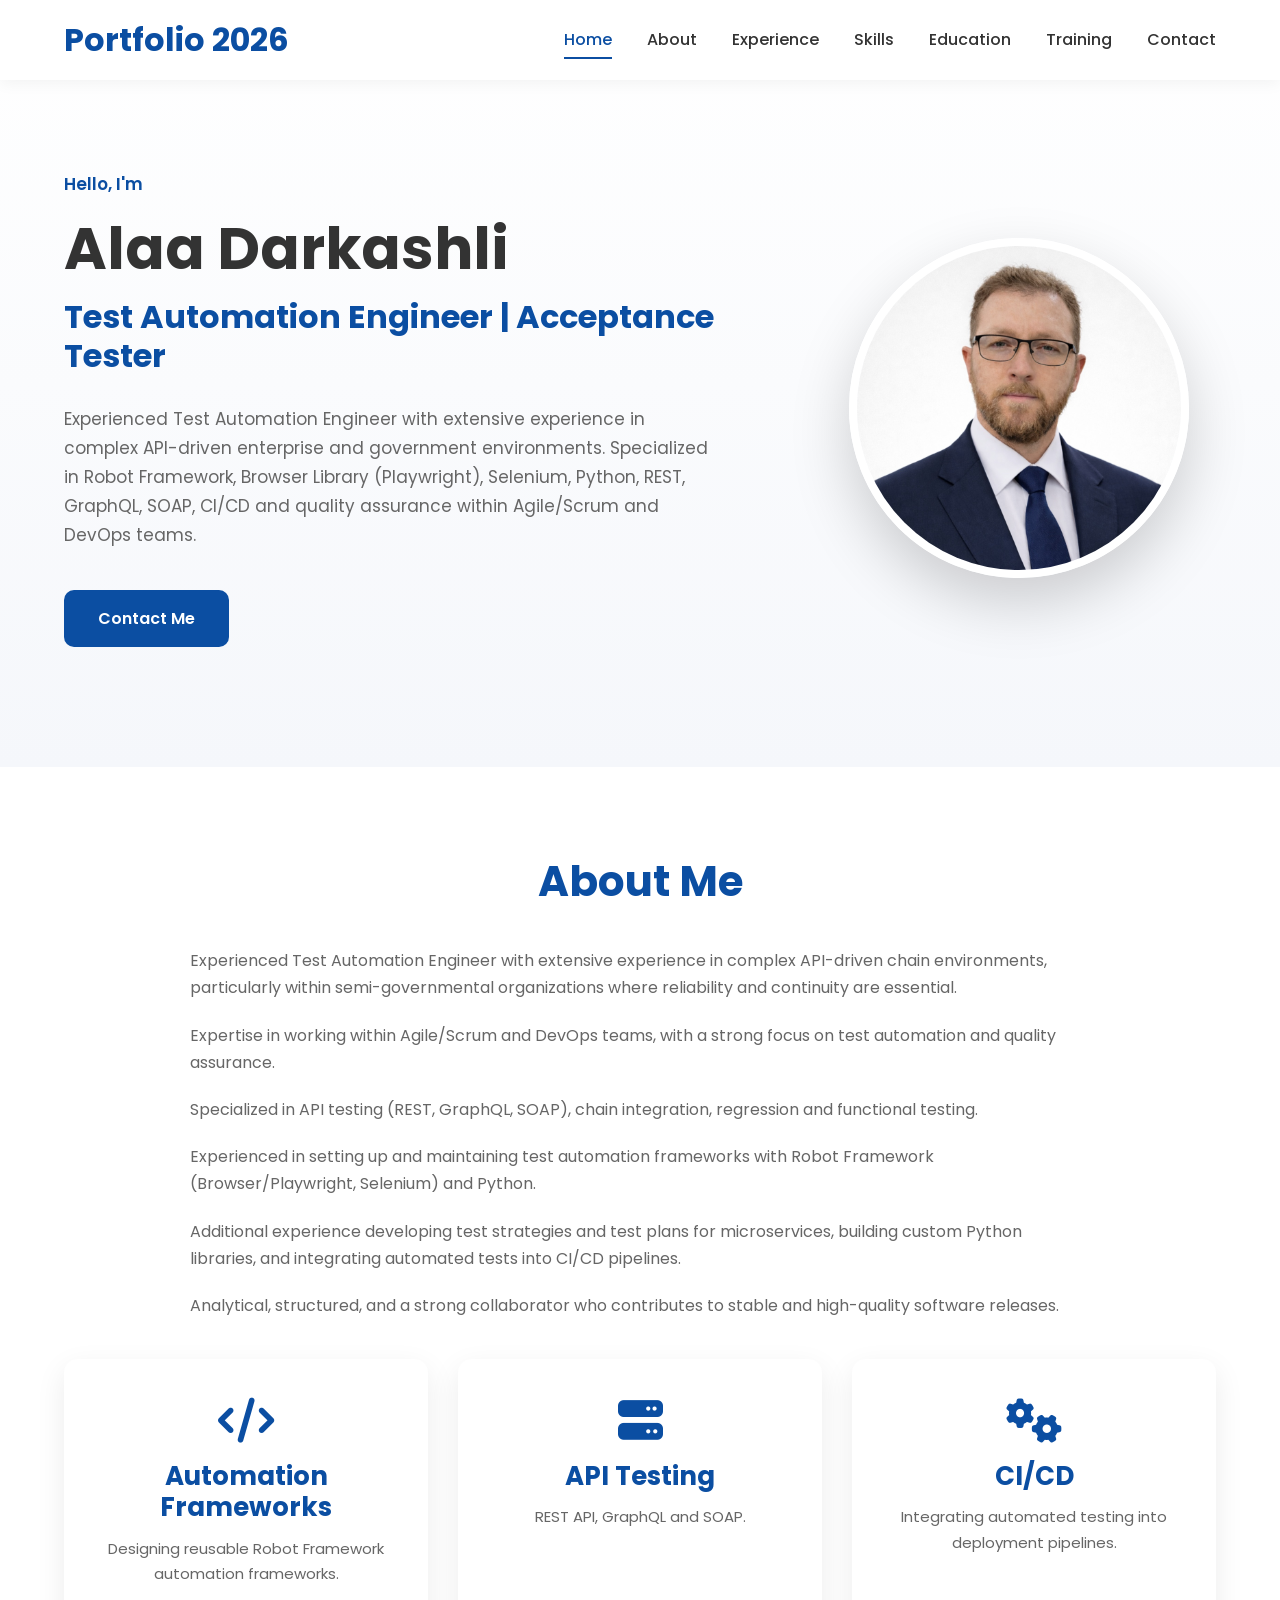
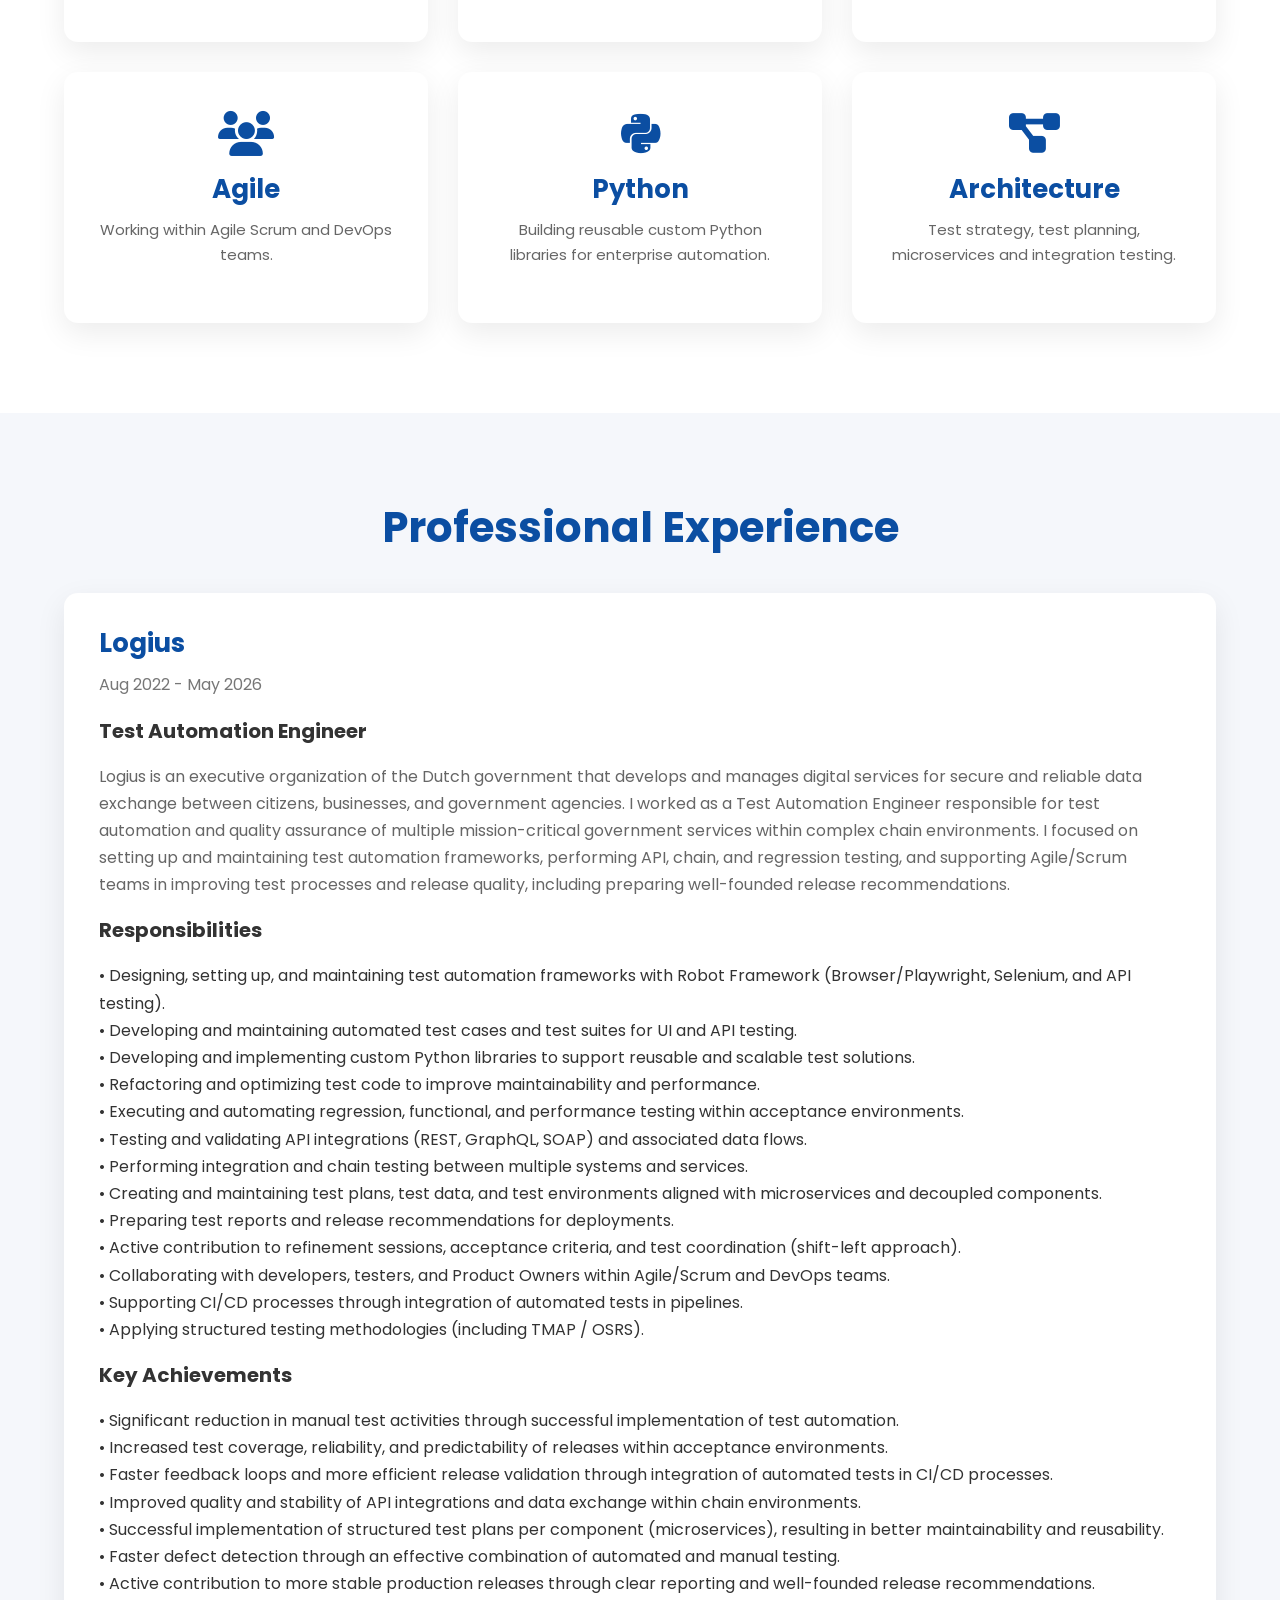
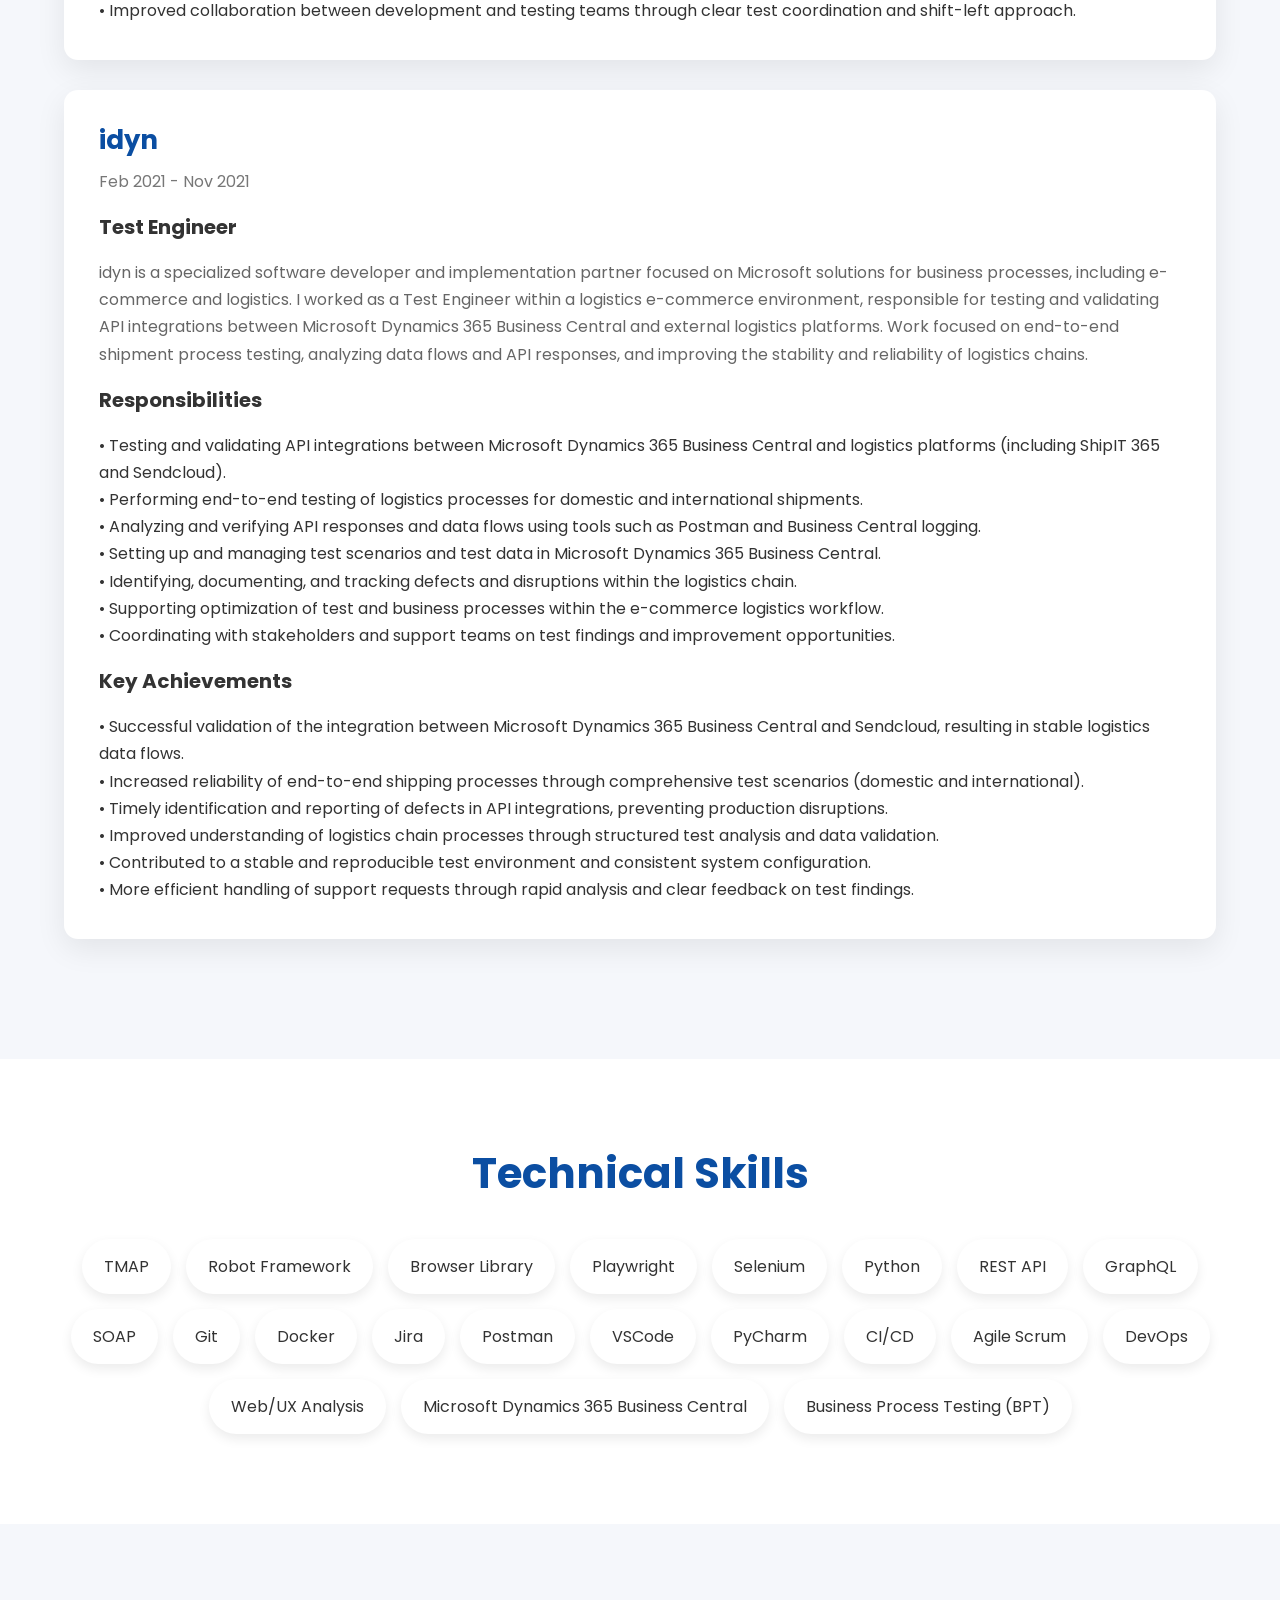
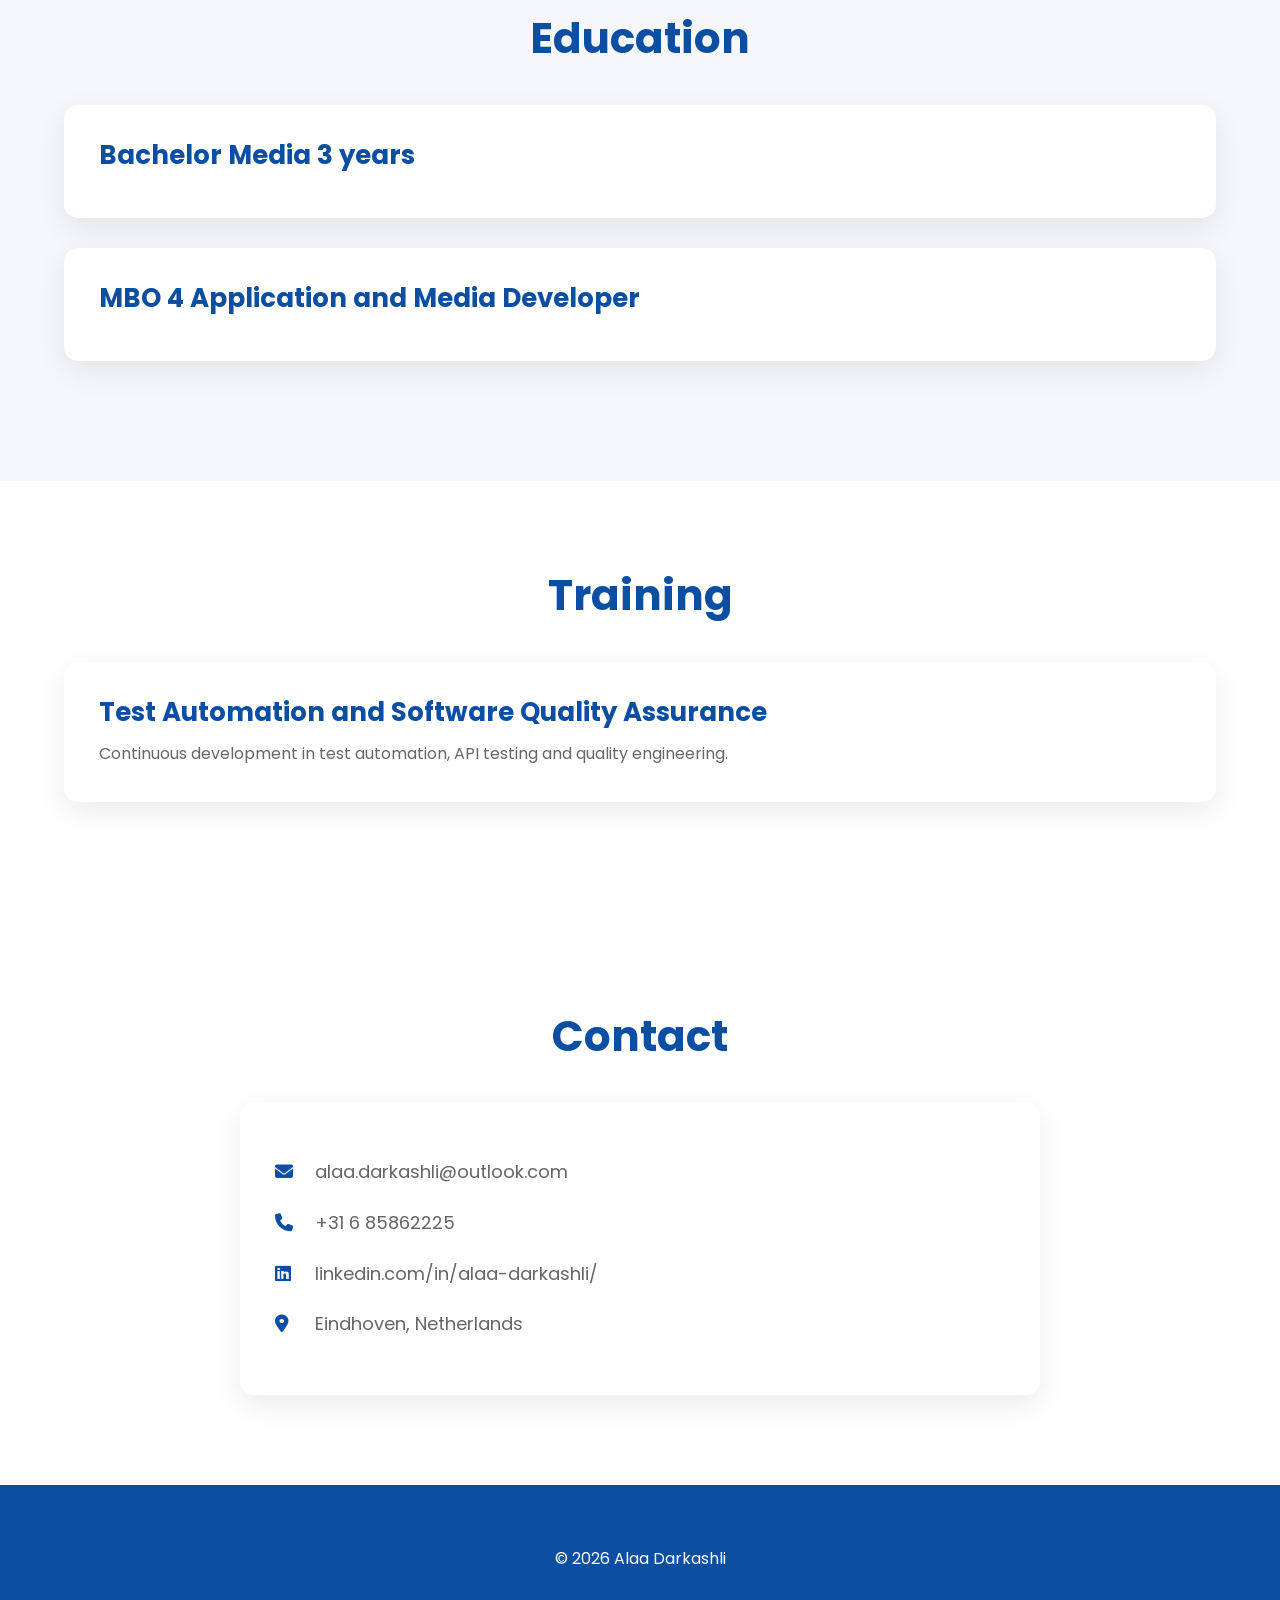
==== commit c4e5d777: "font changes" ====
--- a/index.html
+++ b/index.html
@@ -36,8 +36,8 @@
 		<div class="container hero-content">
 			<div class="hero-text">
 				<p class="welcome">Hello, I'm</p>
-				<h2>Alaa Darkashli</h2>
-				<h3>Test Automation Engineer | Acceptance Tester</h3>
+				<h1>Alaa Darkashli</h1>
+				<h2>Test Automation Engineer | Acceptance Tester</h2>
 				<p>
 					Experienced Test Automation Engineer with extensive experience
 					in complex API-driven enterprise and government environments.
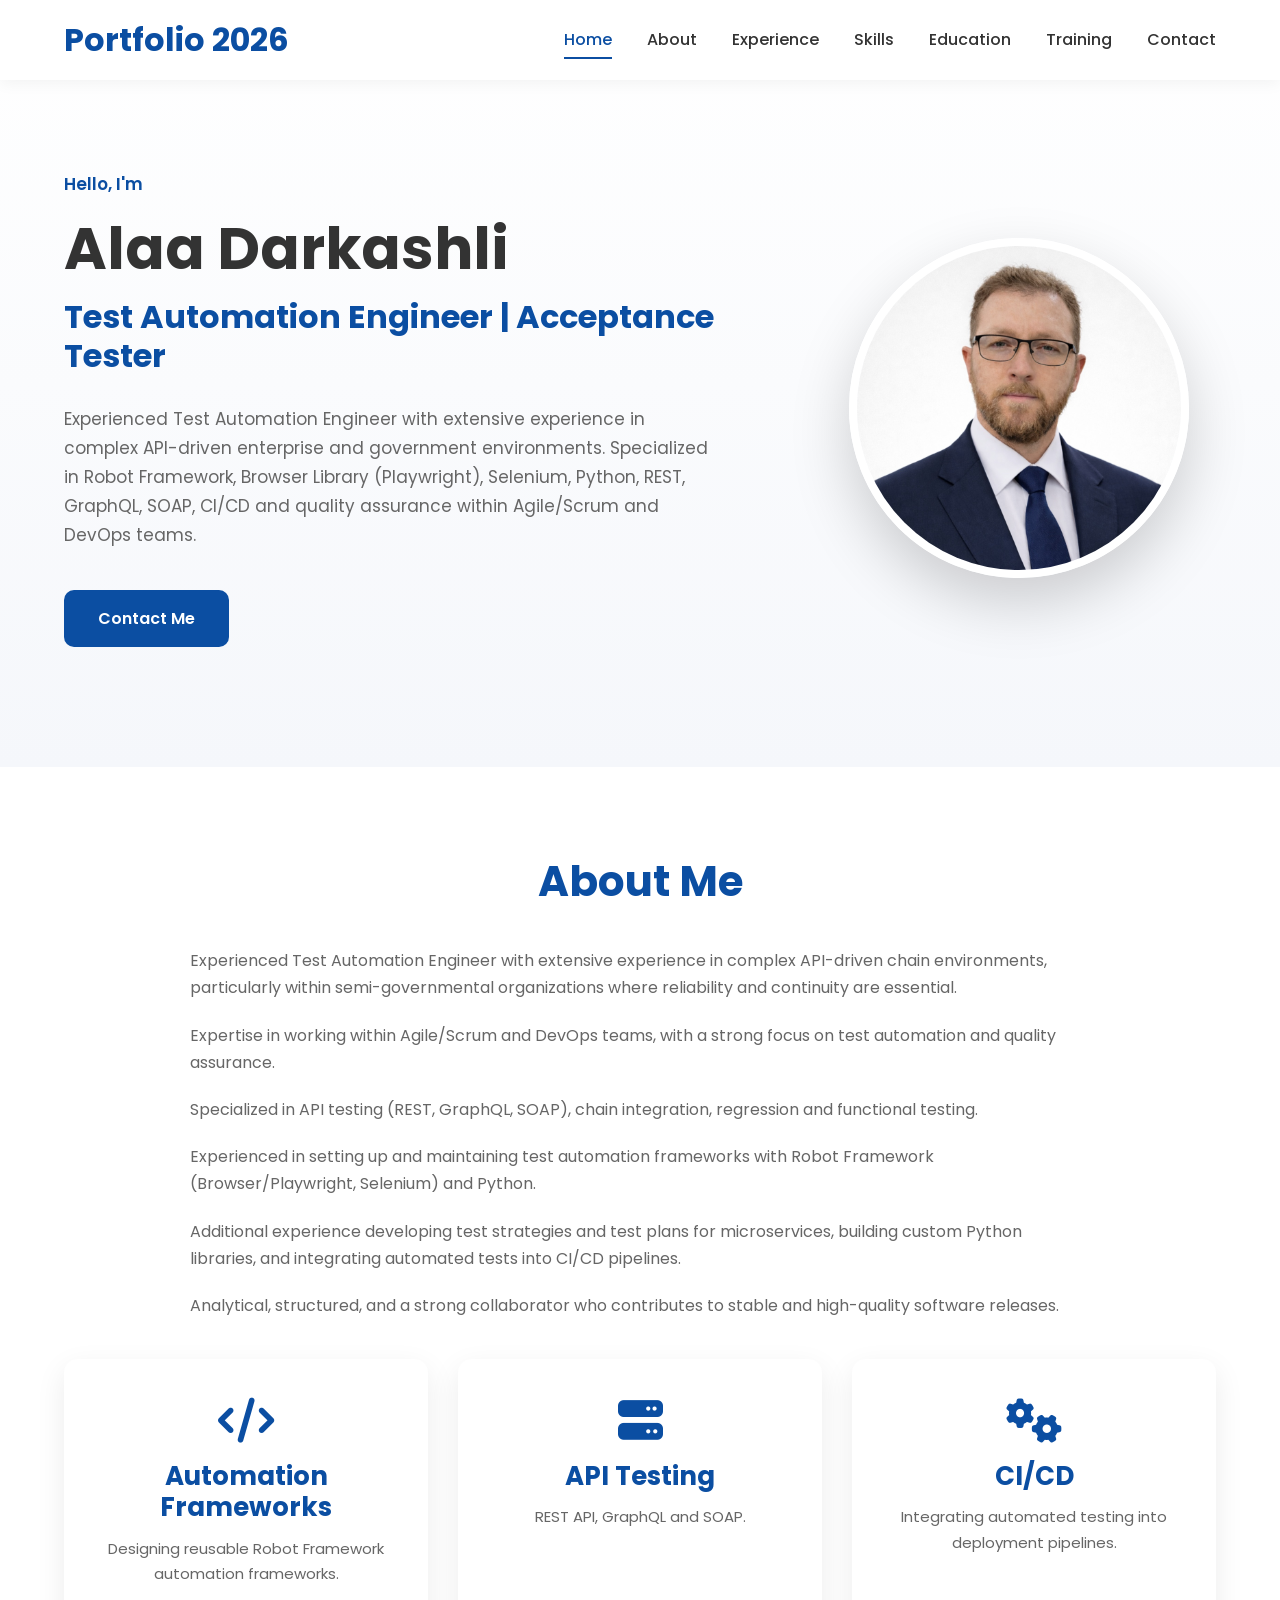
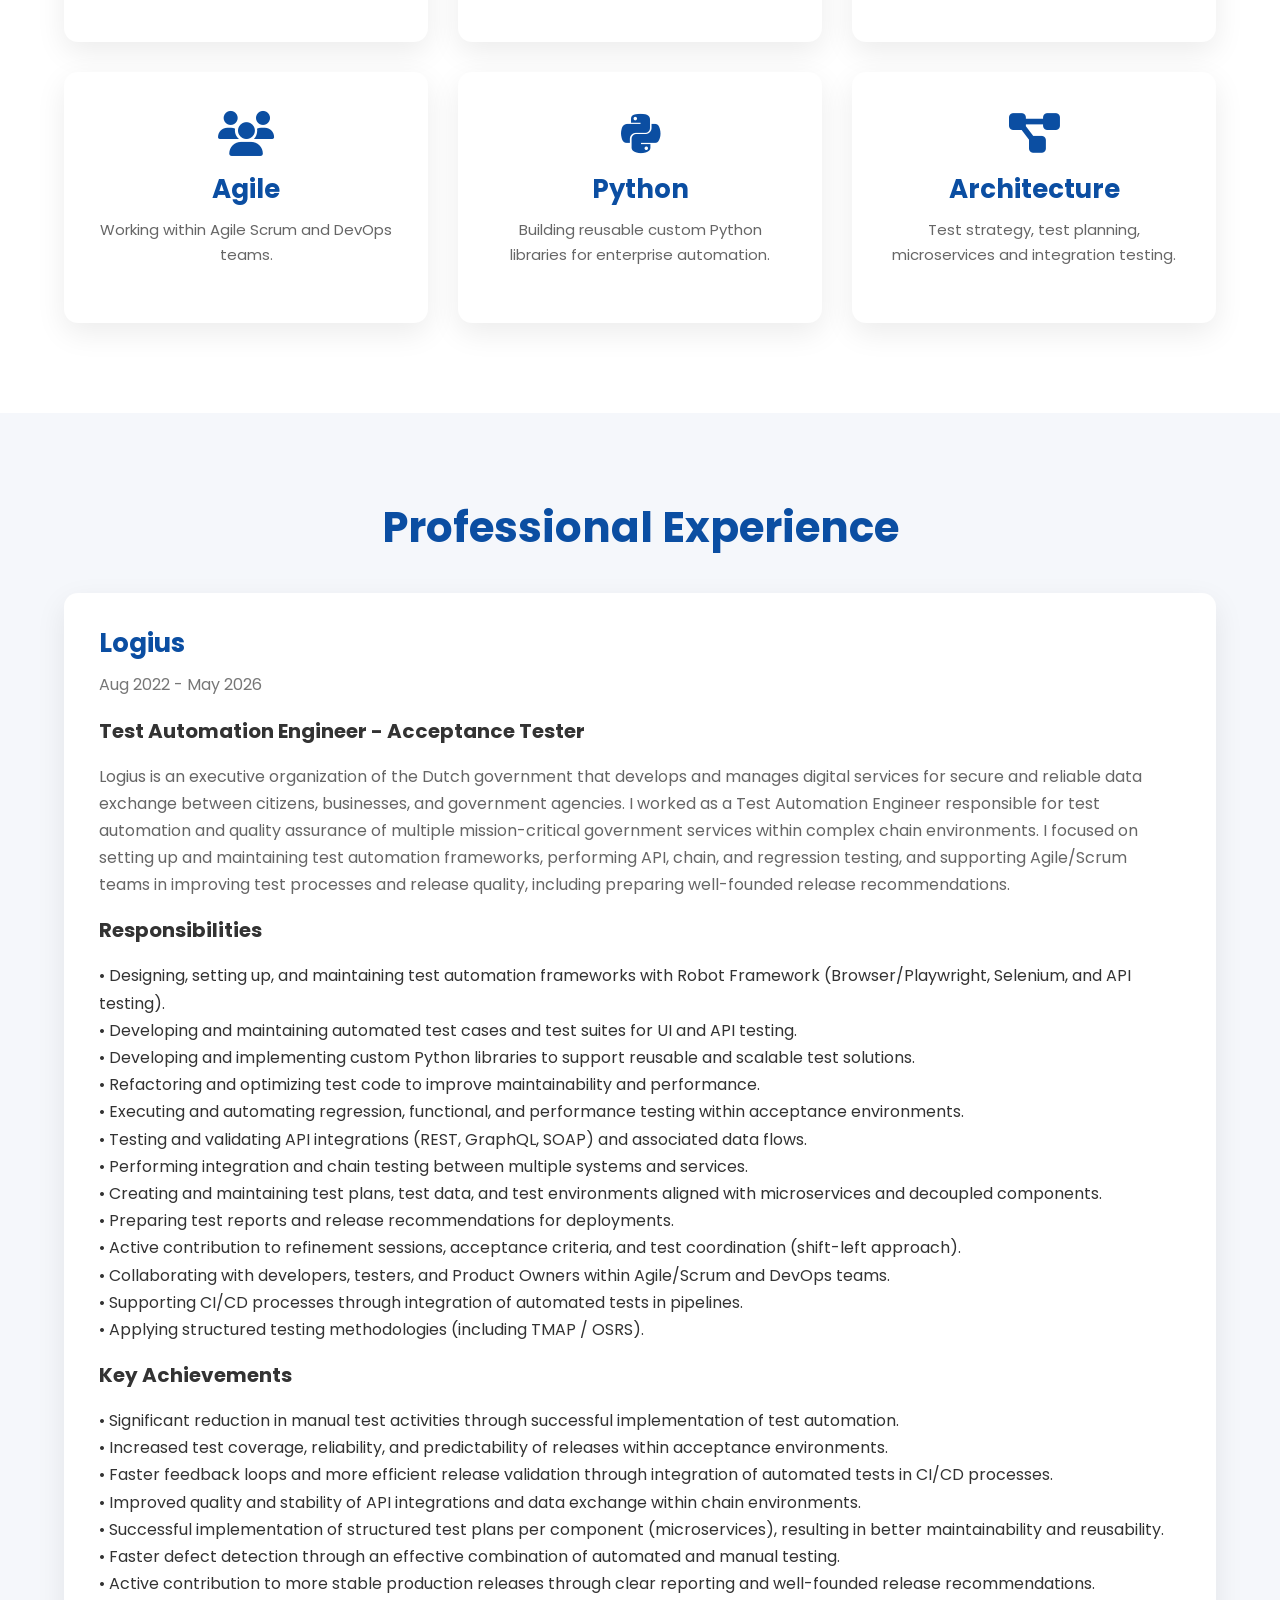
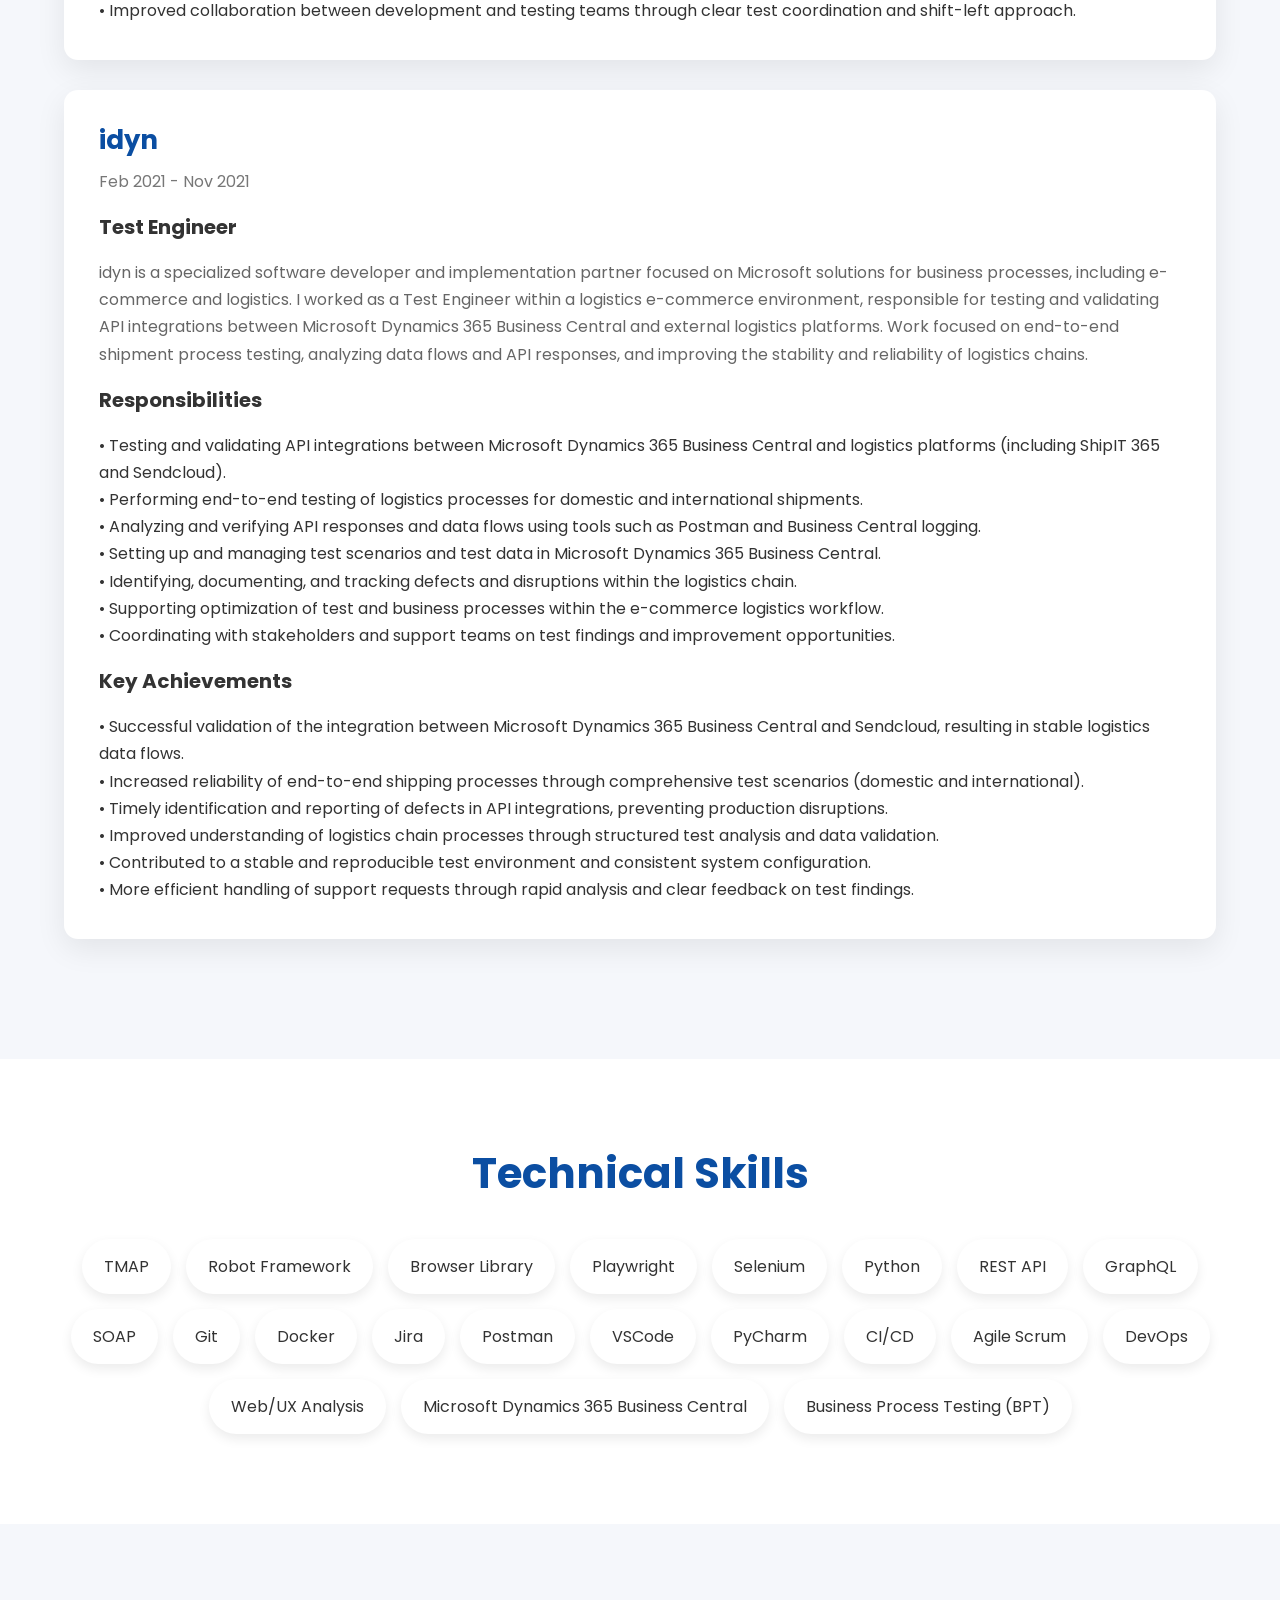
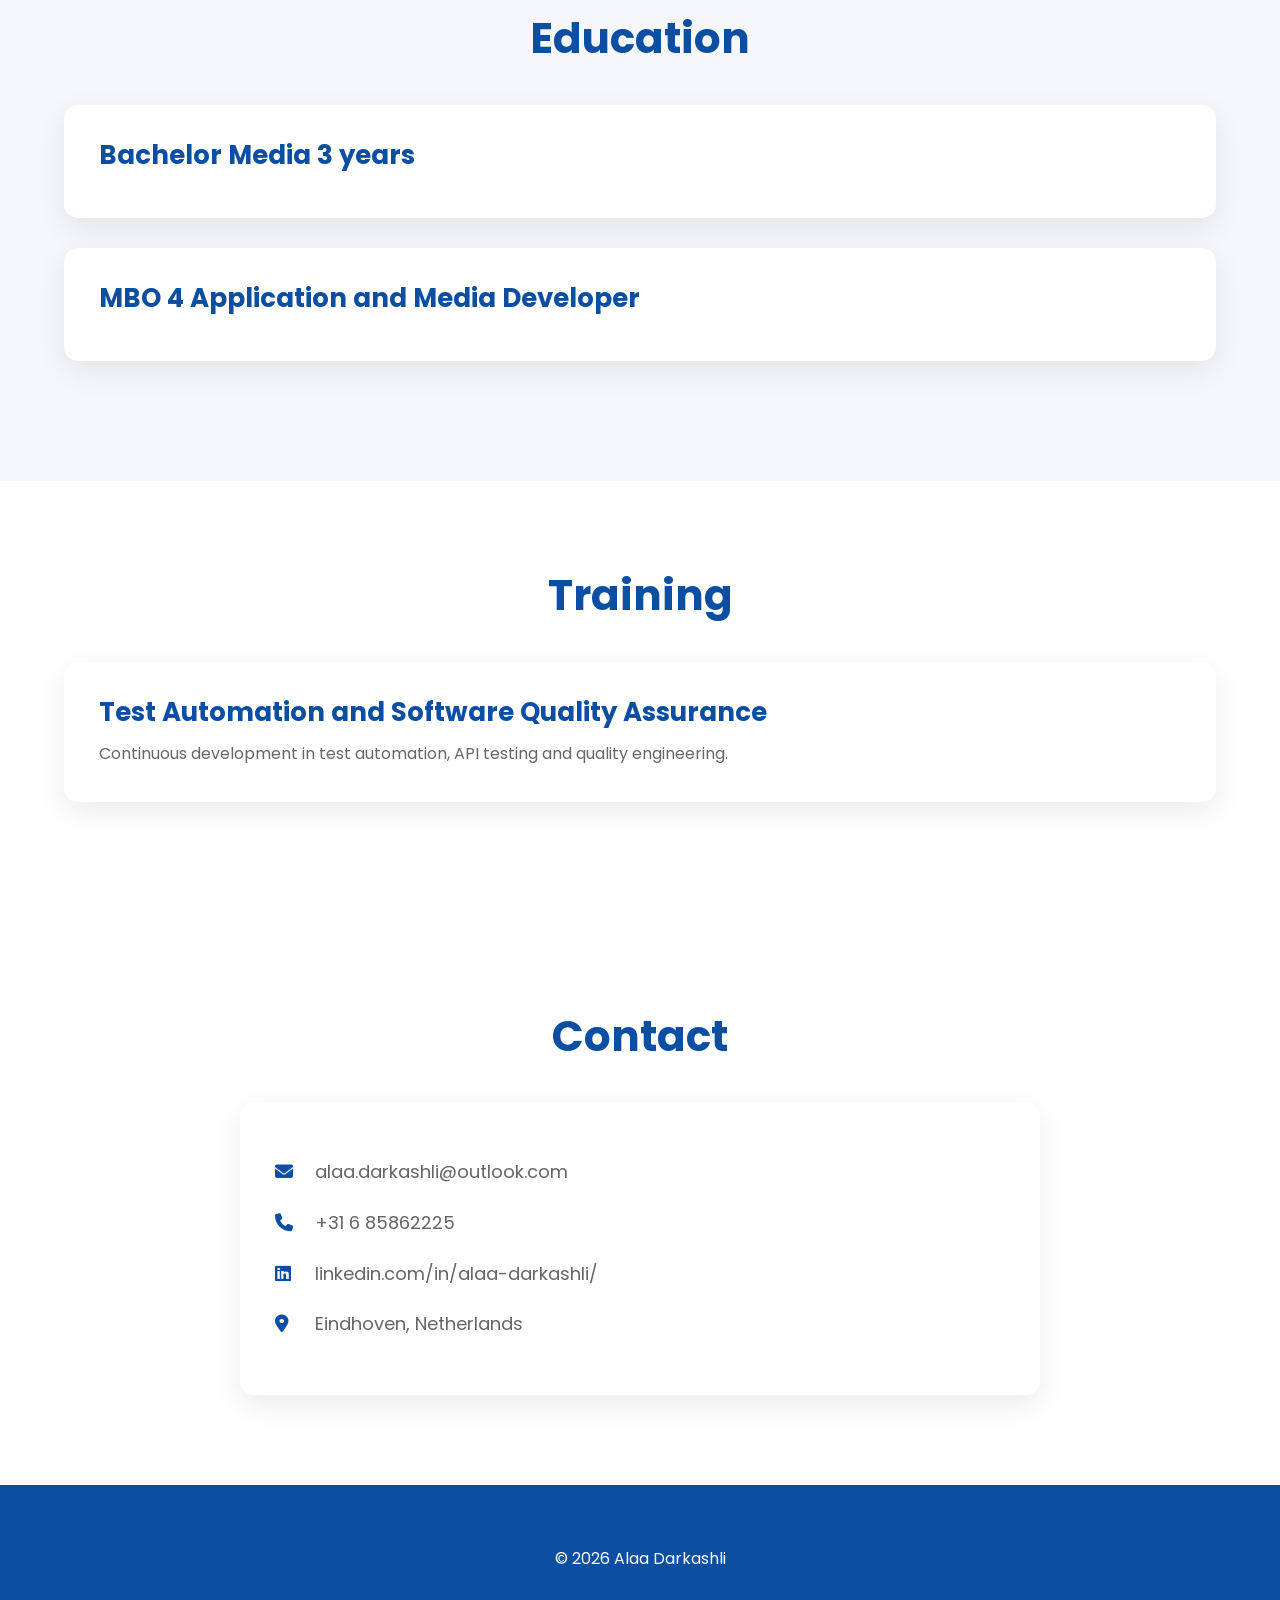
==== commit 8dc41170: "fixes" ====
--- a/index.html
+++ b/index.html
@@ -125,7 +125,7 @@
 			<div class="card">
 				<h3>Logius</h3>
 				<span>Aug 2022 - May 2026</span>
-				<h4>Test Automation Engineer</h4>
+				<h4>Test Automation Engineer - Acceptance Tester</h4>
 				<p>
 				Logius is an executive organization of the Dutch government that develops and manages digital services for secure and reliable data exchange between citizens, businesses, and government agencies. I worked as a Test Automation Engineer responsible for test automation and quality assurance of multiple mission-critical government services within complex chain environments. I focused on setting up and maintaining test automation frameworks, performing API, chain, and regression testing, and supporting Agile/Scrum teams in improving test processes and release quality, including preparing well-founded release recommendations.
 			</p>
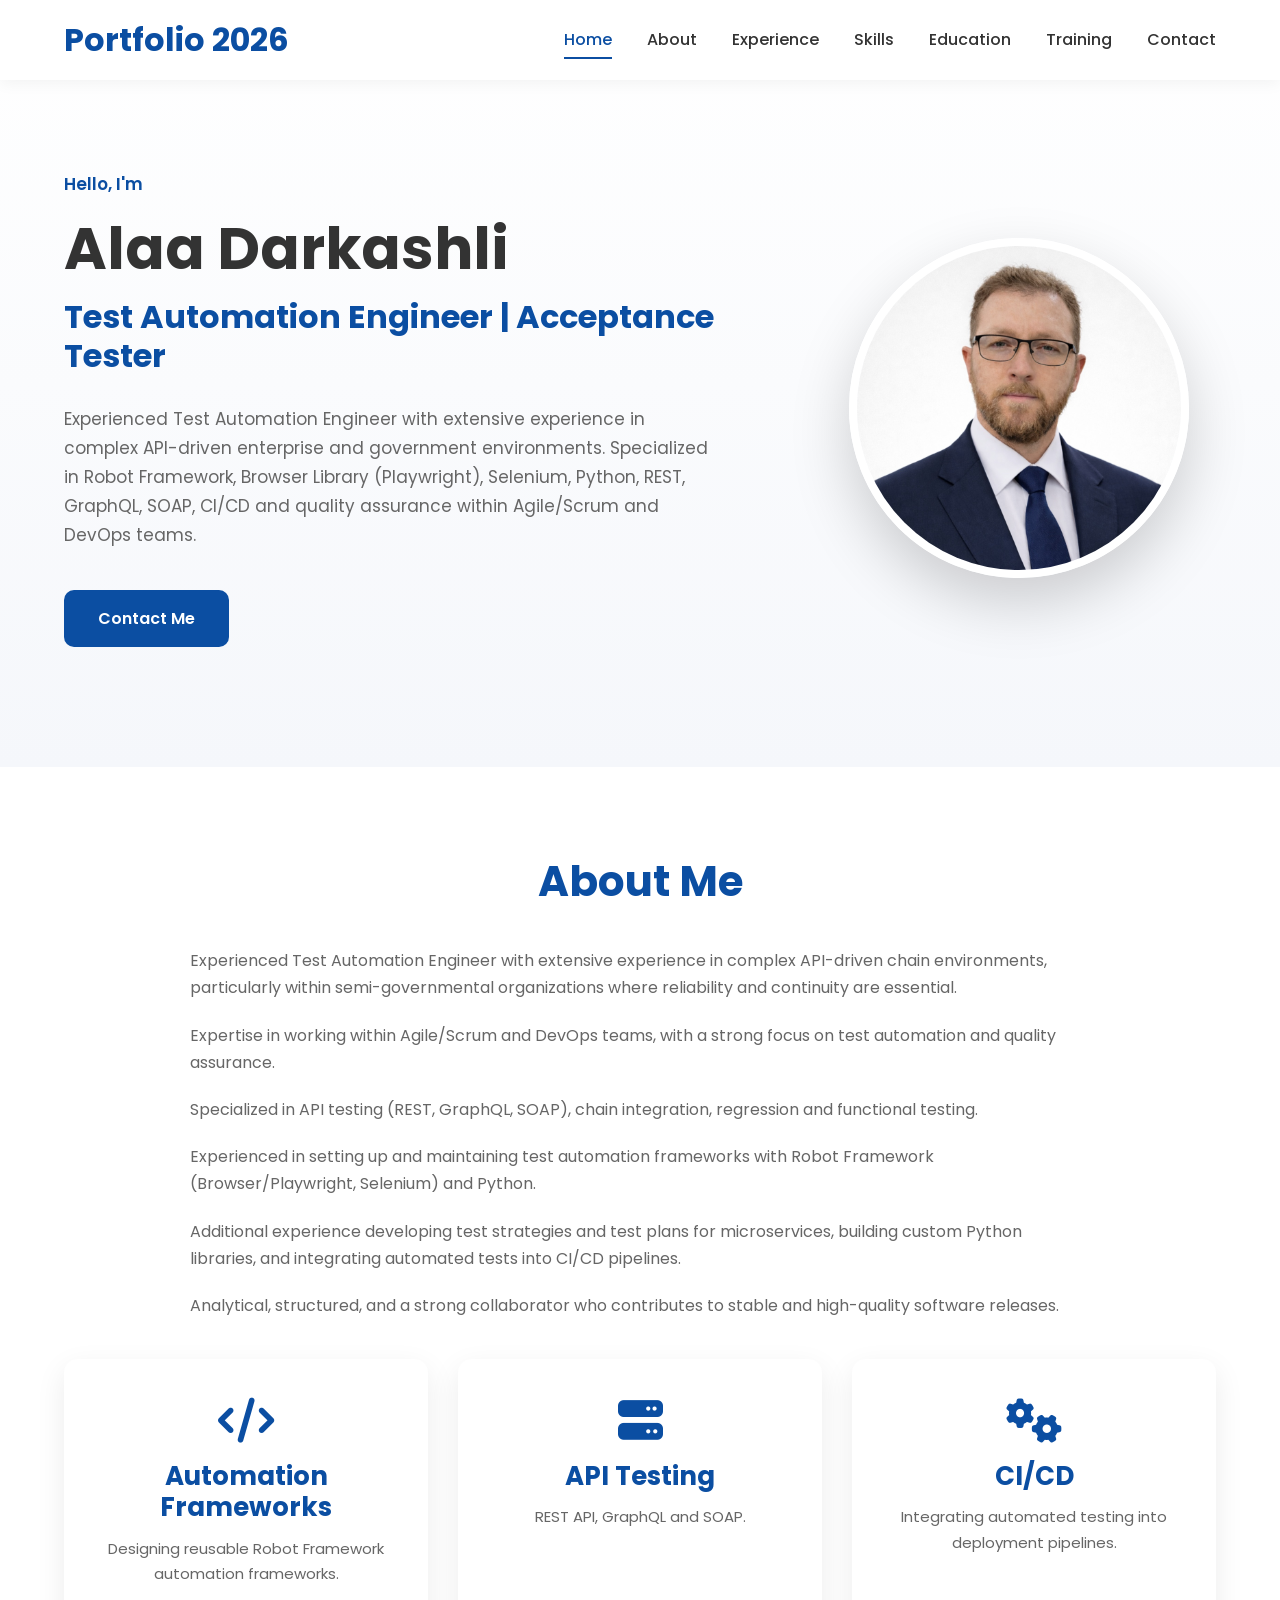
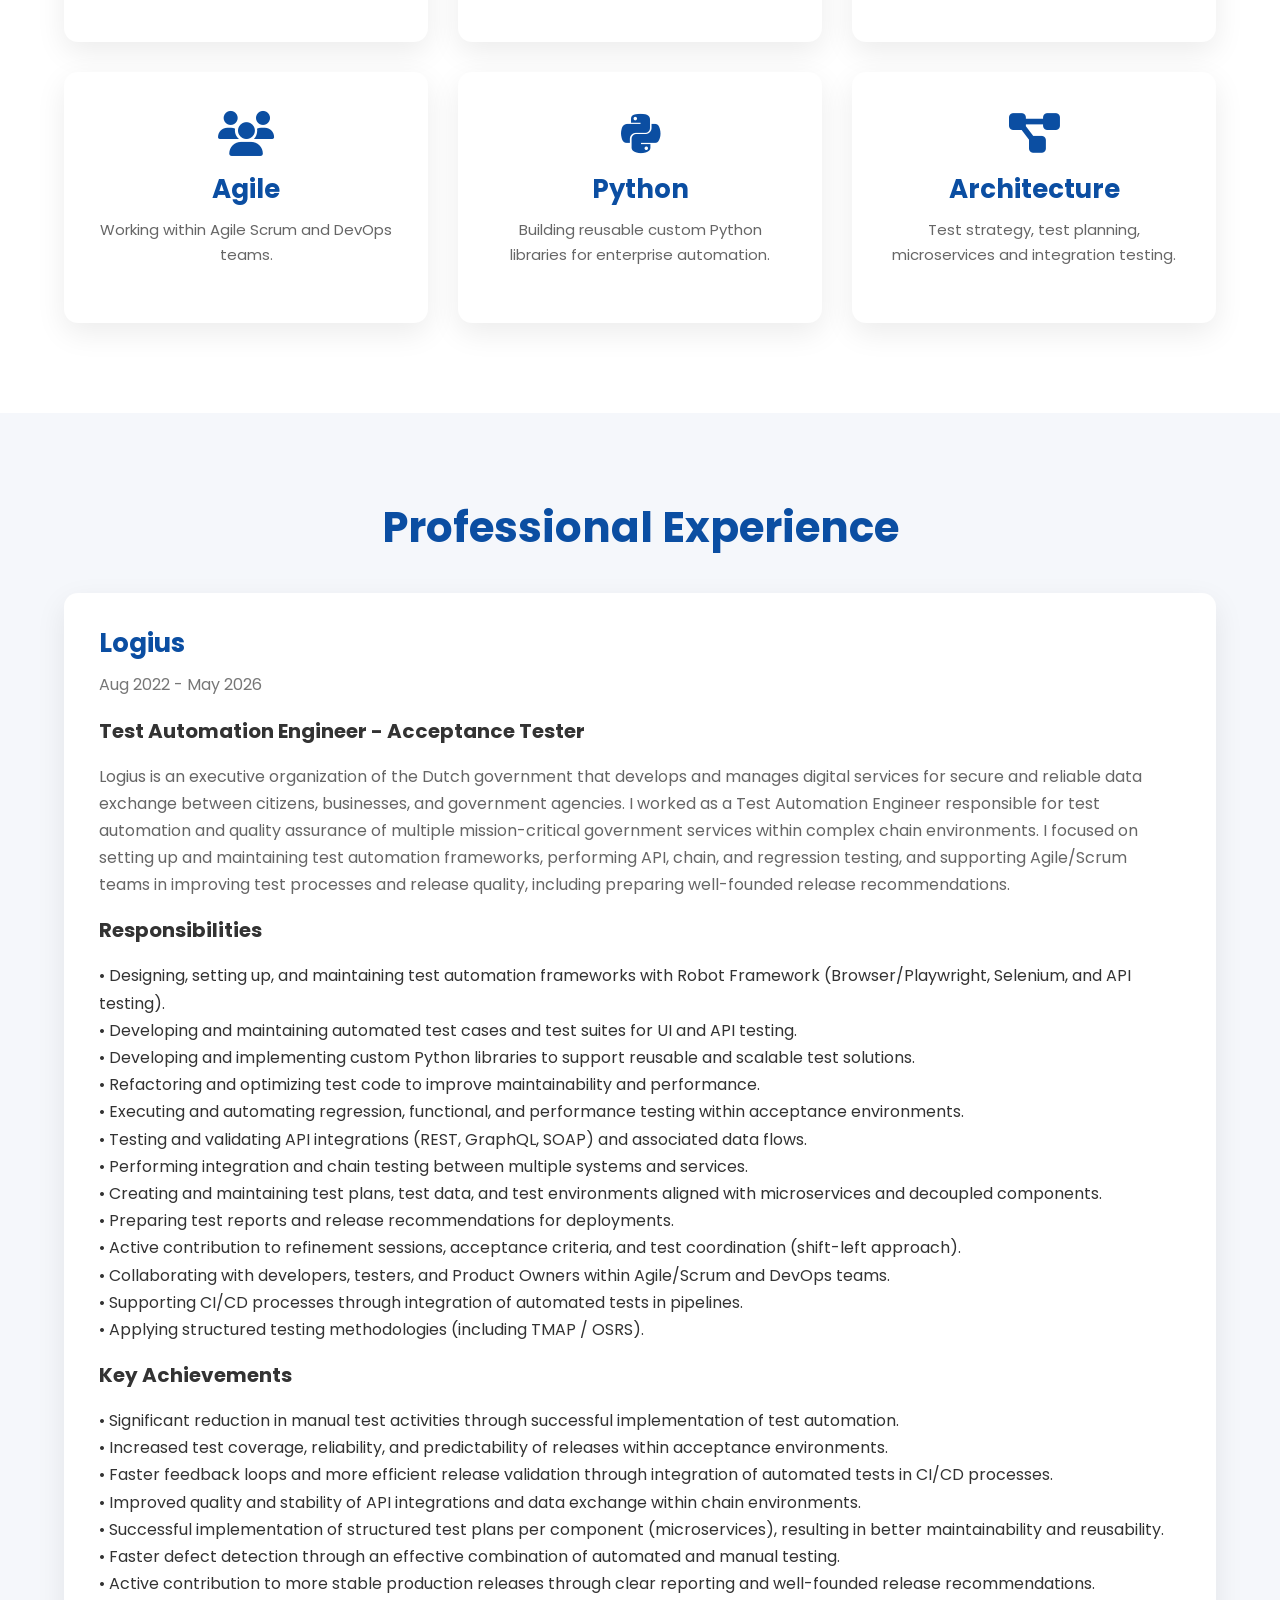
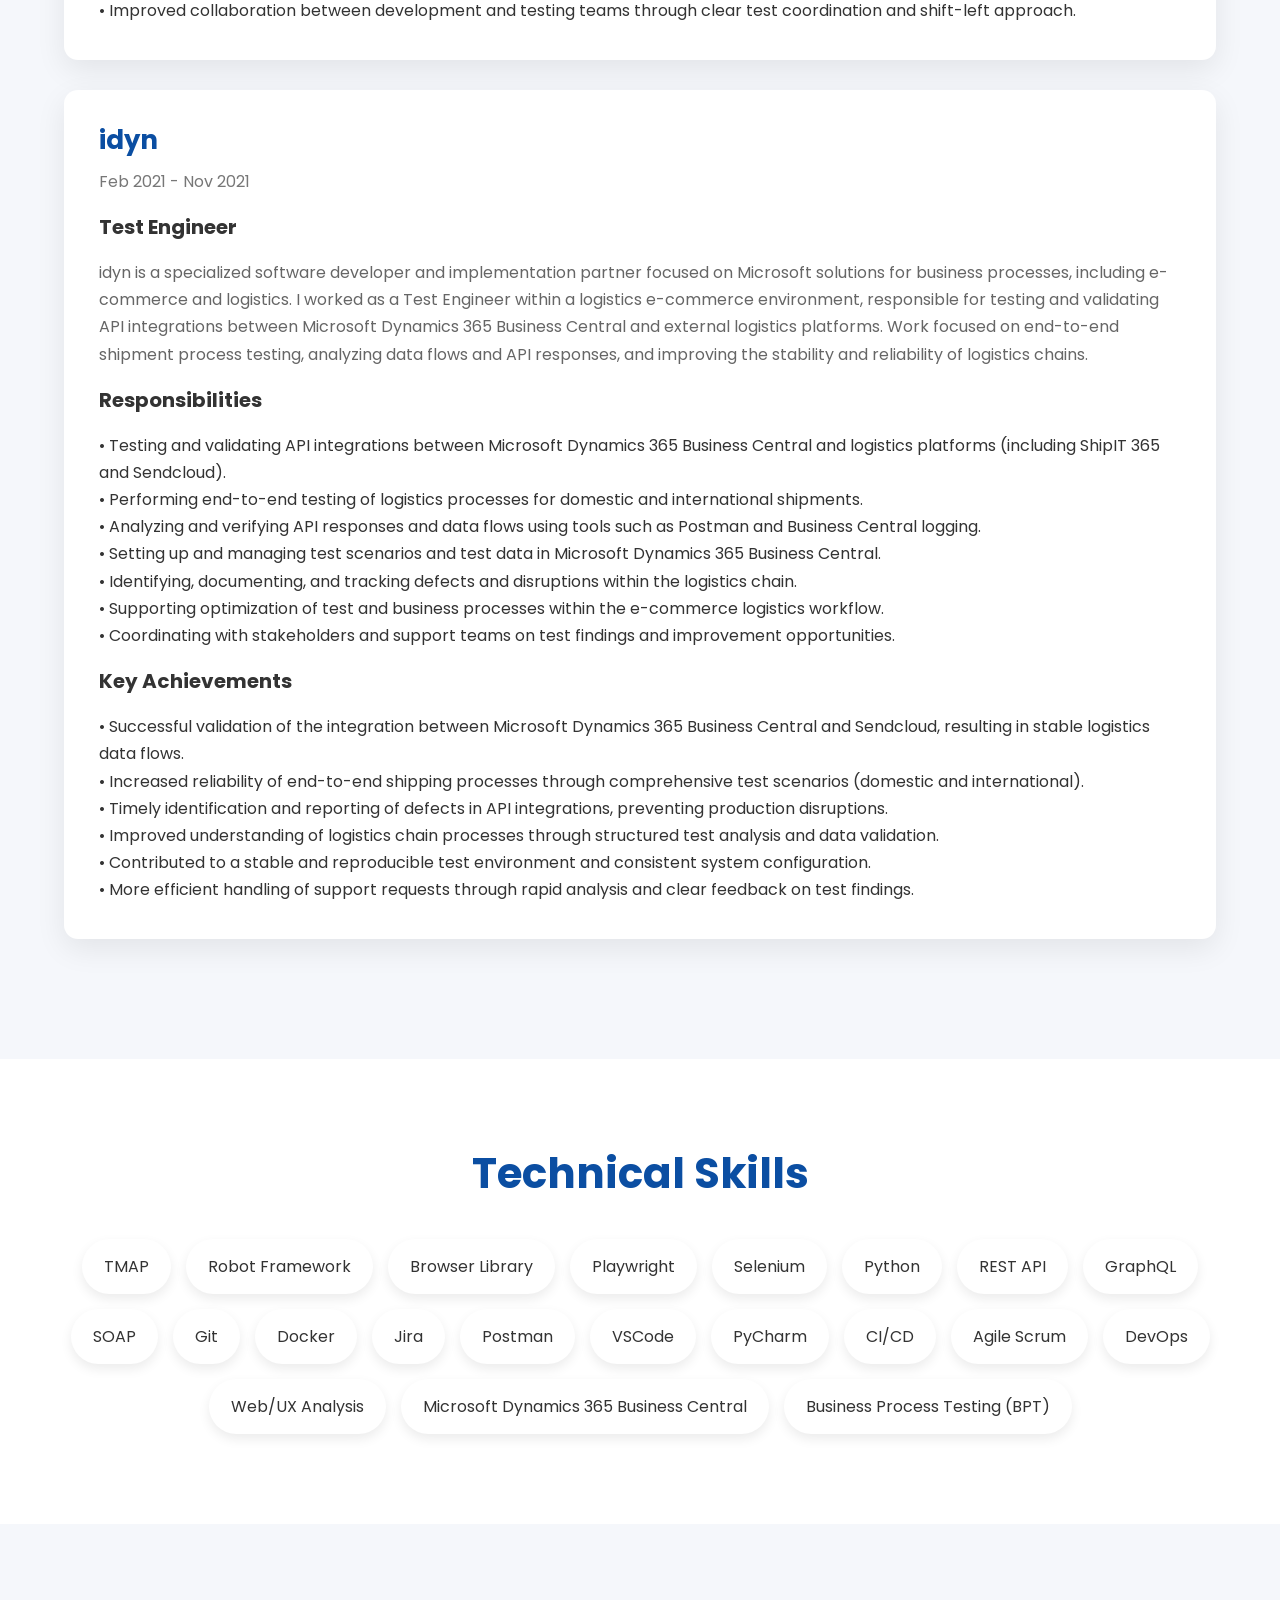
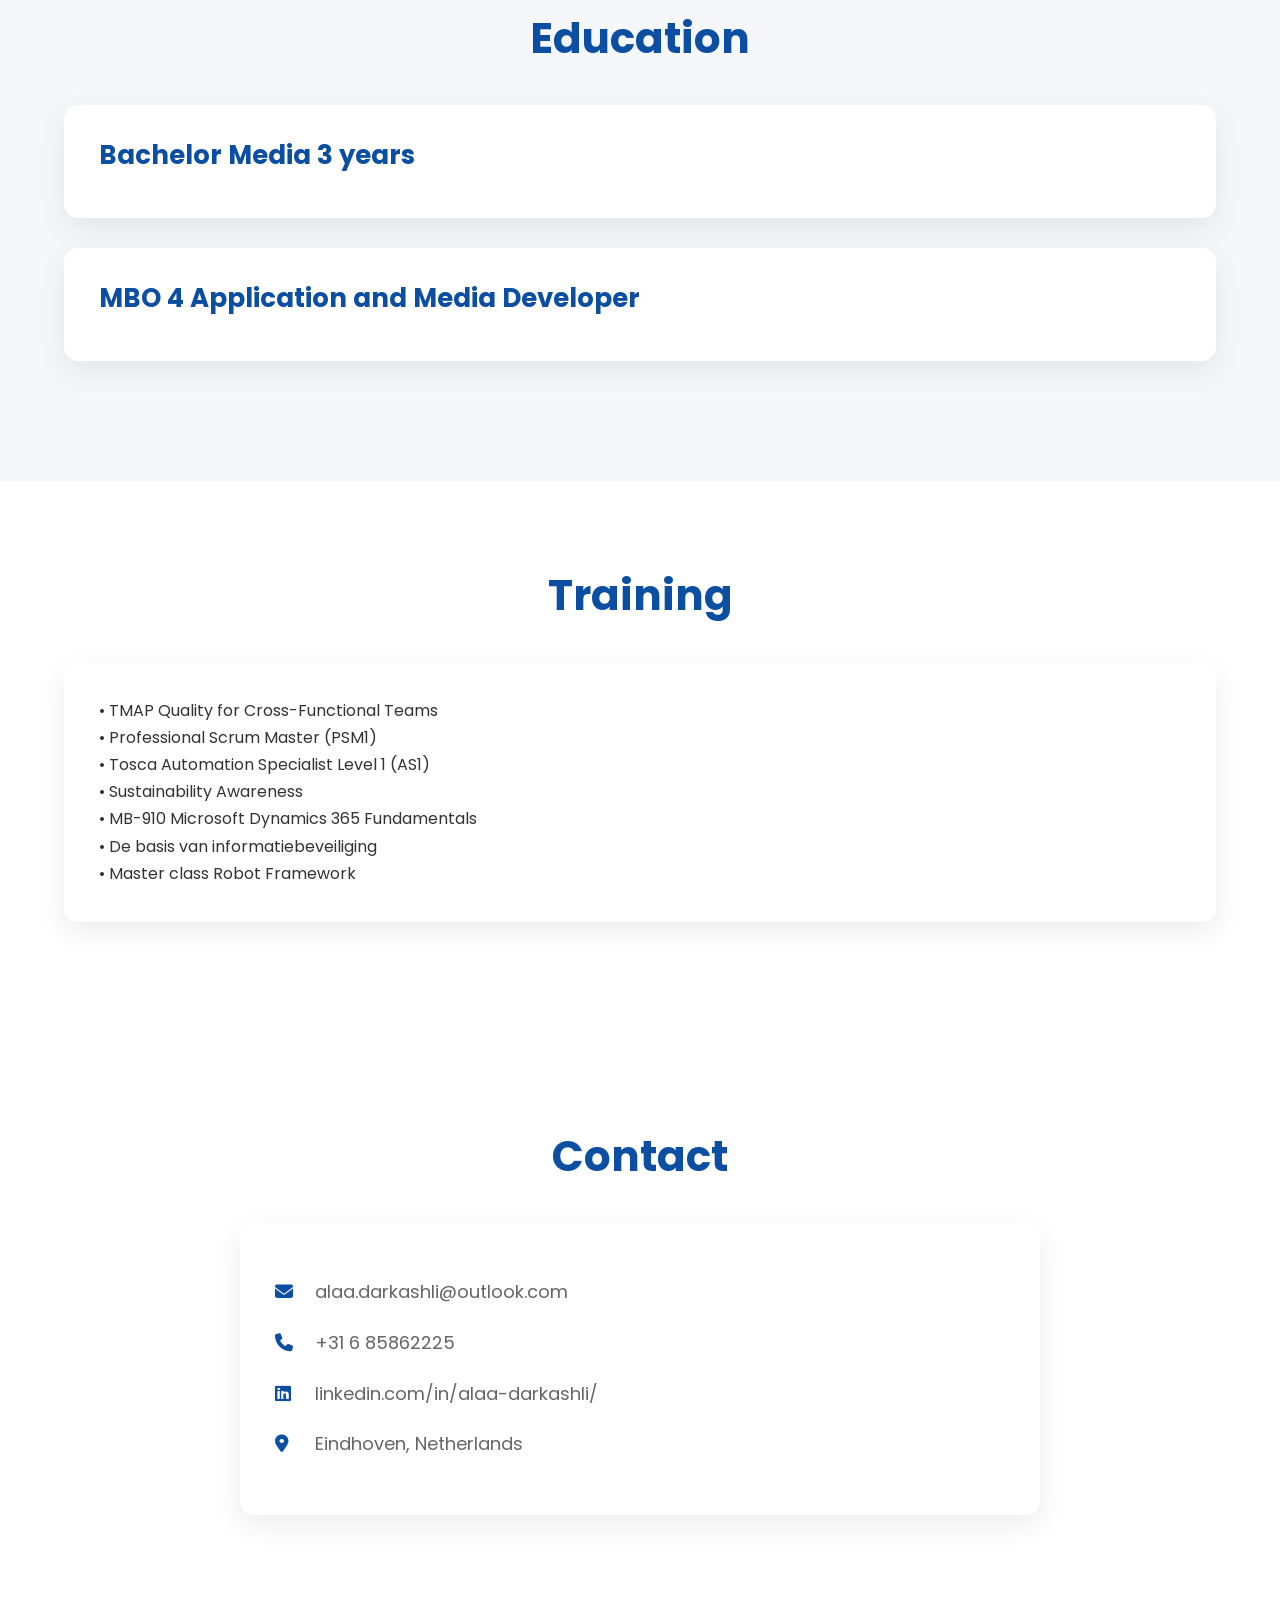
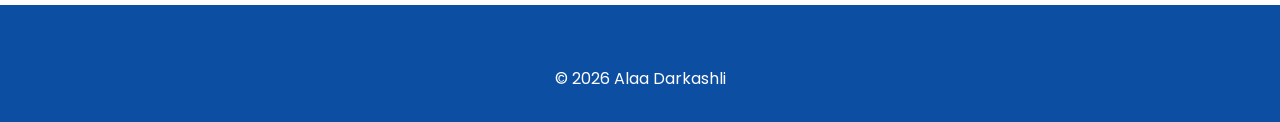
==== commit 90ea248e: "training adjusting" ====
--- a/index.html
+++ b/index.html
@@ -235,10 +235,16 @@
 	<section id="training">
 		<div class="container">
 			<h2 class="section-title">Training</h2>
-
-			<div class="card">
-				<h3>Test Automation and Software Quality Assurance</h3>
-				<p>Continuous development in test automation, API testing and quality engineering.</p>
+			<div class="card">
+				<ul>
+					<li>• TMAP Quality for Cross-Functional Teams</li>
+					<li>• Professional Scrum Master (PSM1)</li>
+					<li>• Tosca Automation Specialist Level 1 (AS1)</li>
+					<li>• Sustainability Awareness</li>
+					<li>• MB-910 Microsoft Dynamics 365 Fundamentals</li>
+					<li>• De basis van informatiebeveiliging</li>
+					<li>• Master class Robot Framework</li>
+				</ul>
 			</div>
 		</div>
 	</section>
